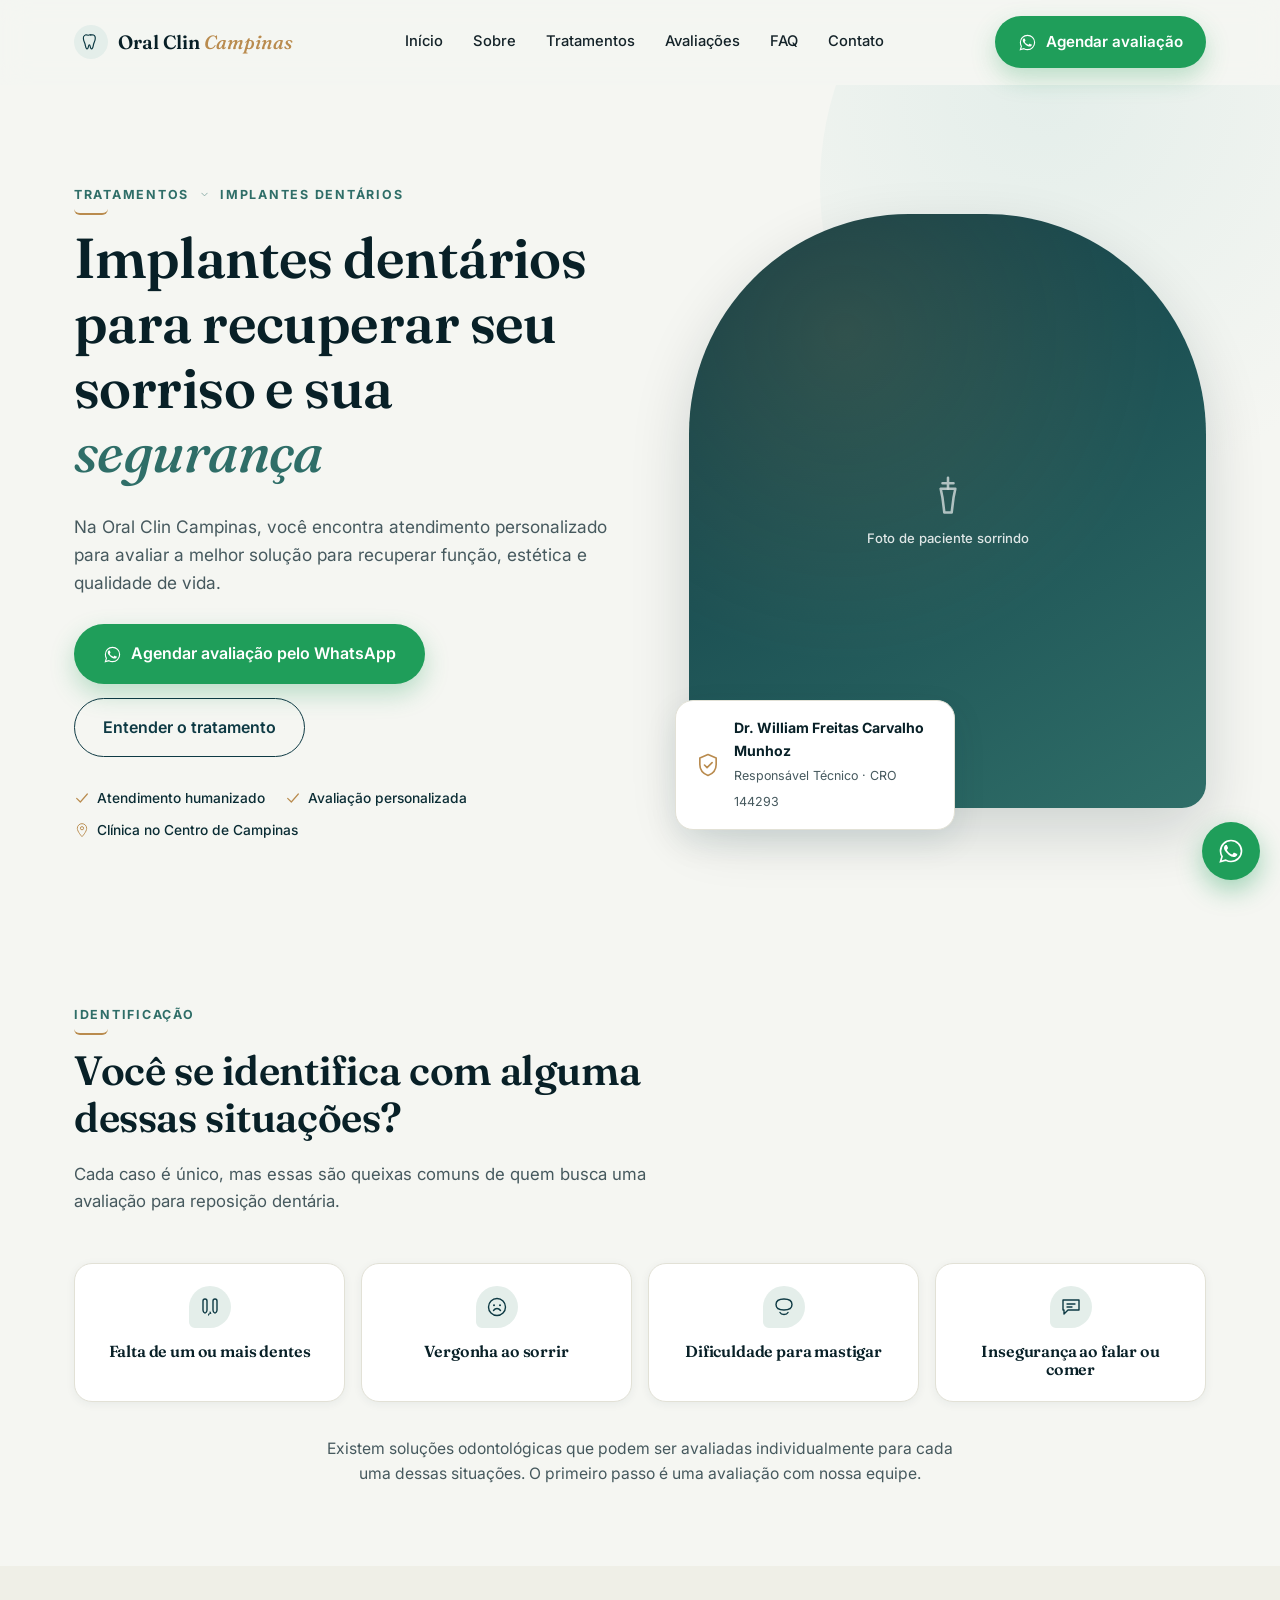
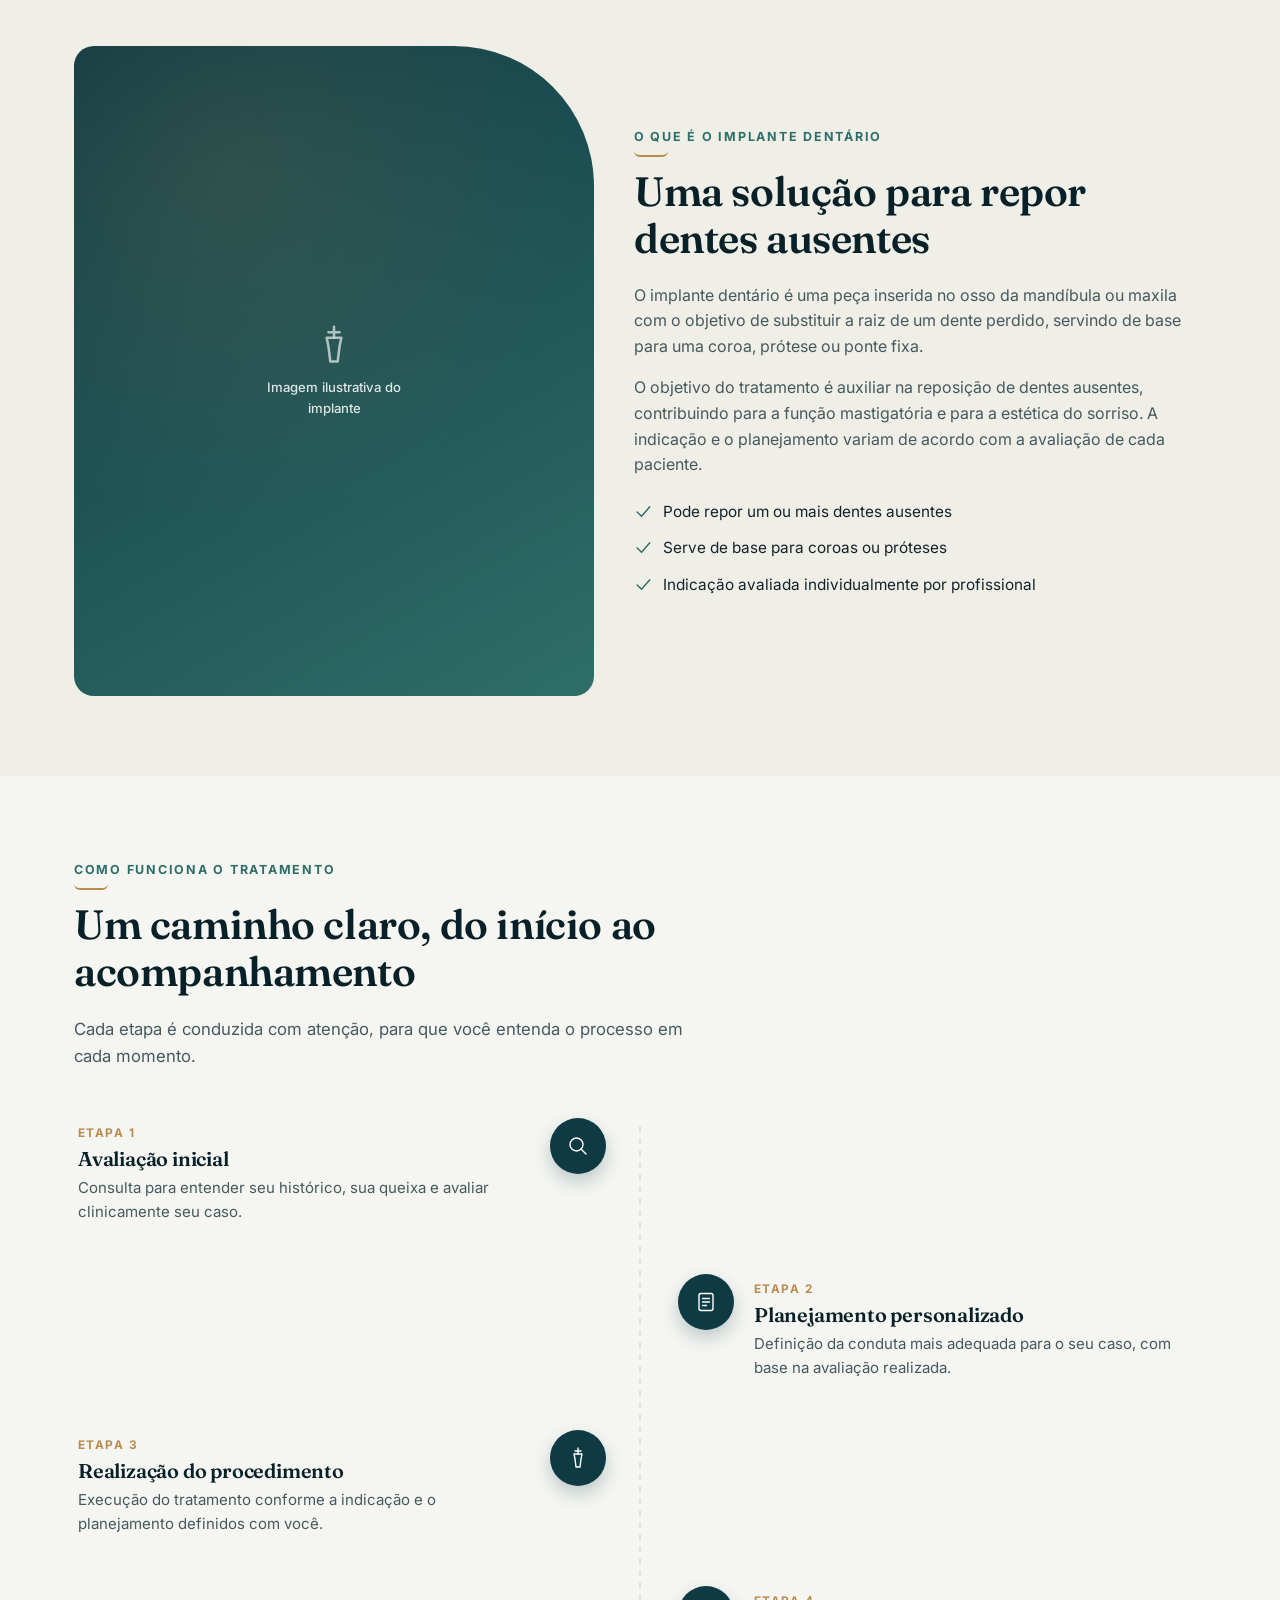
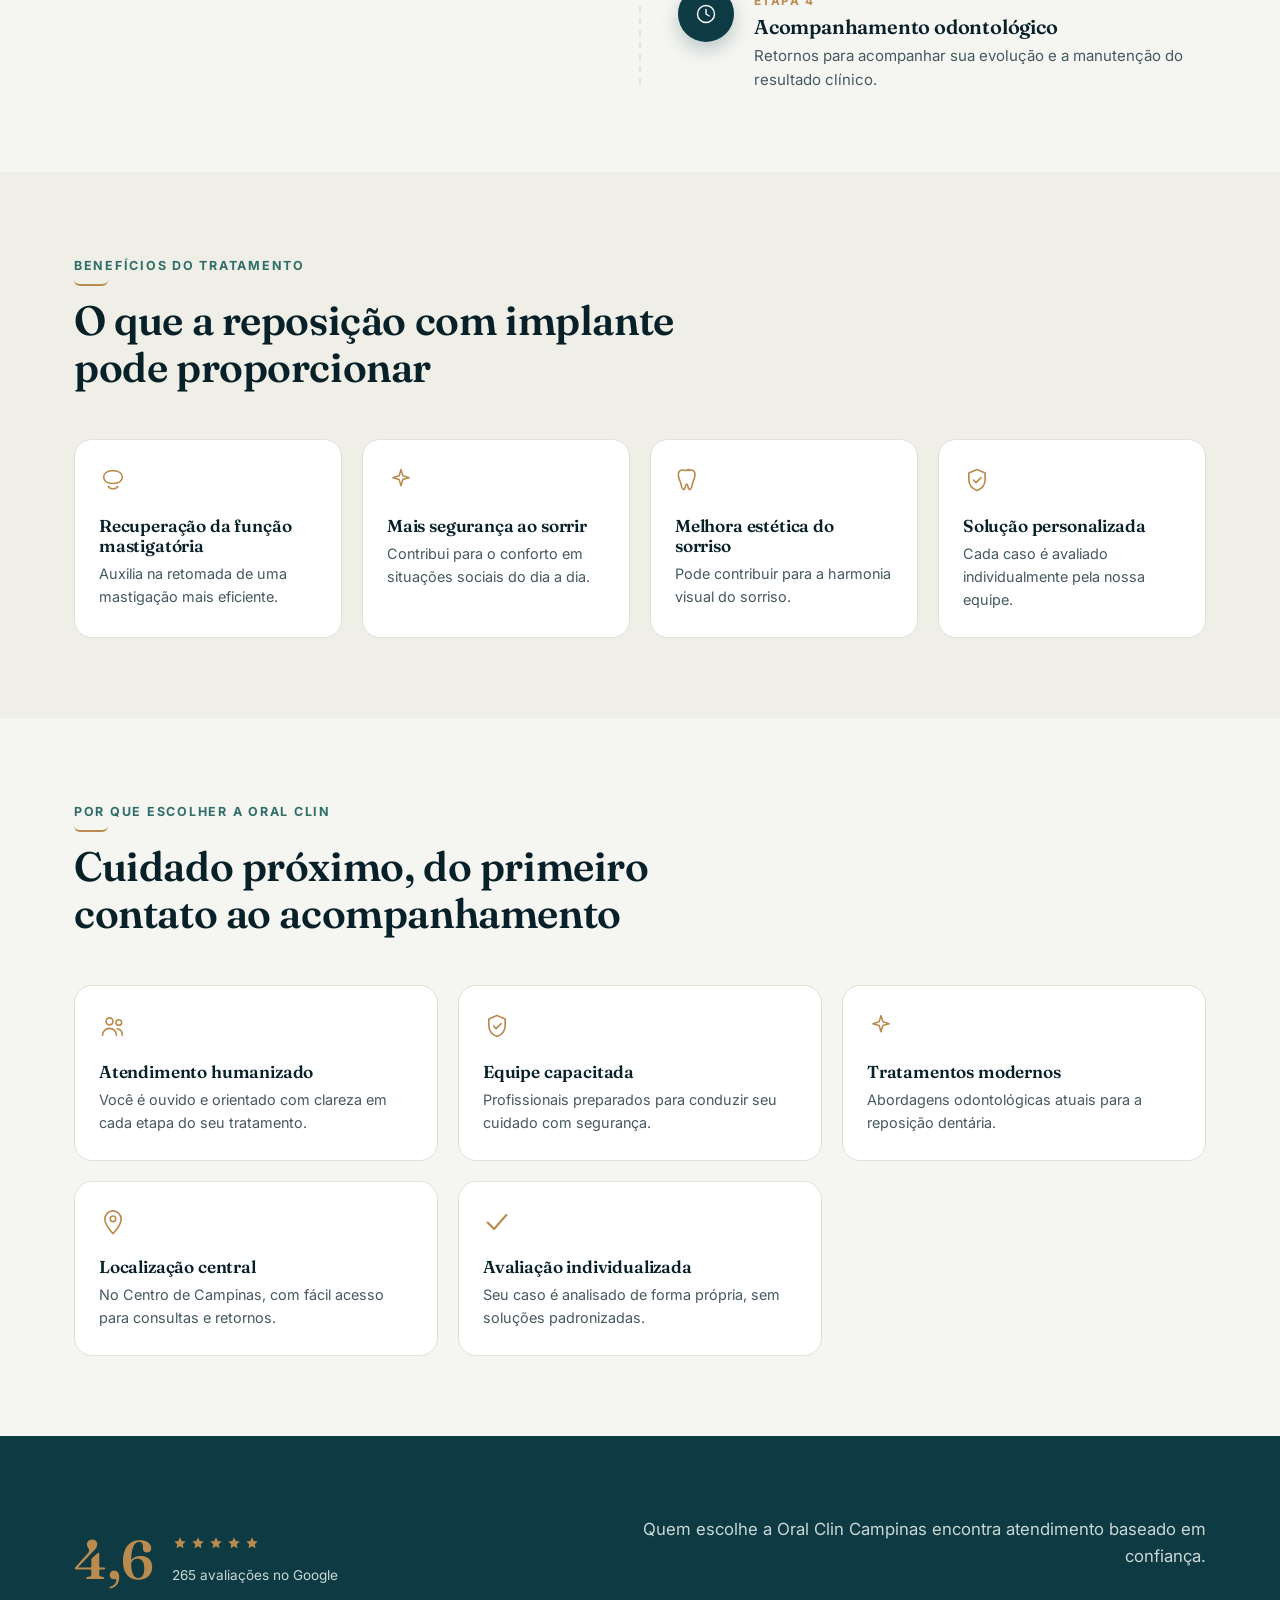
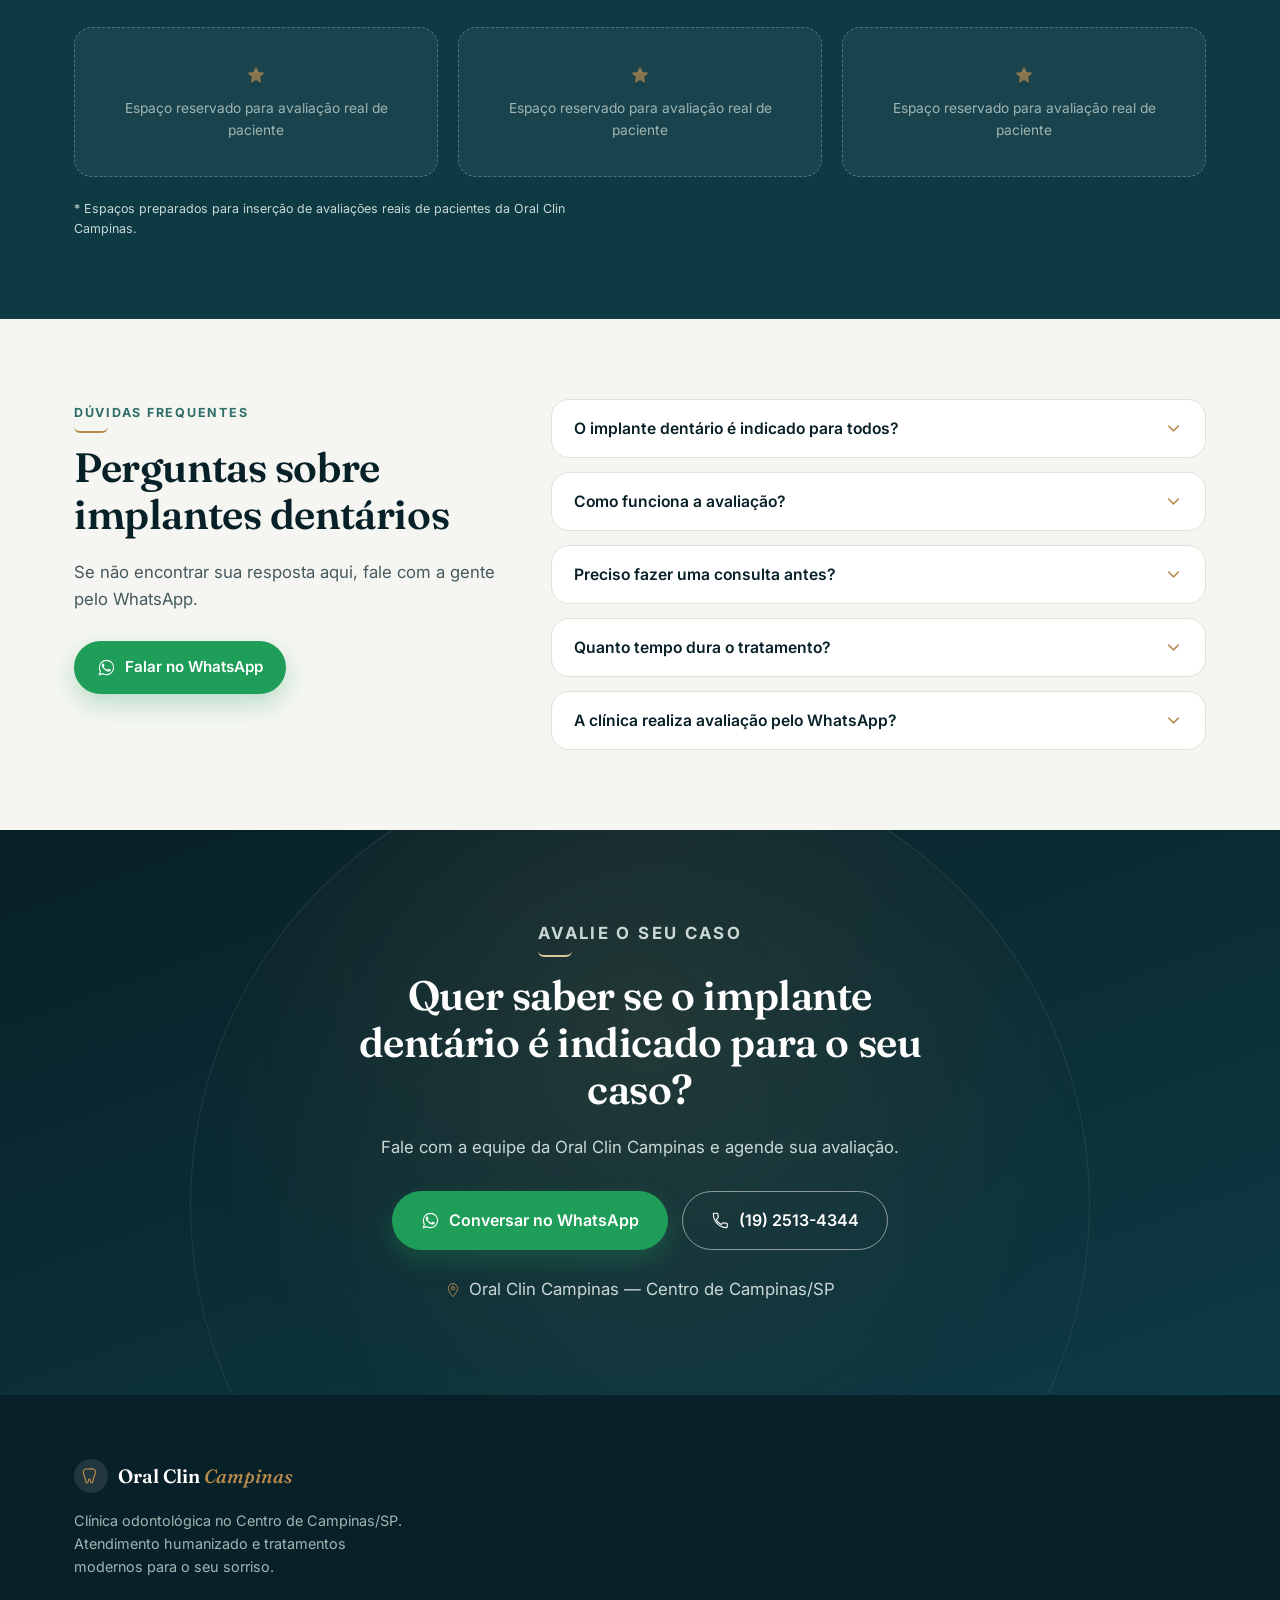
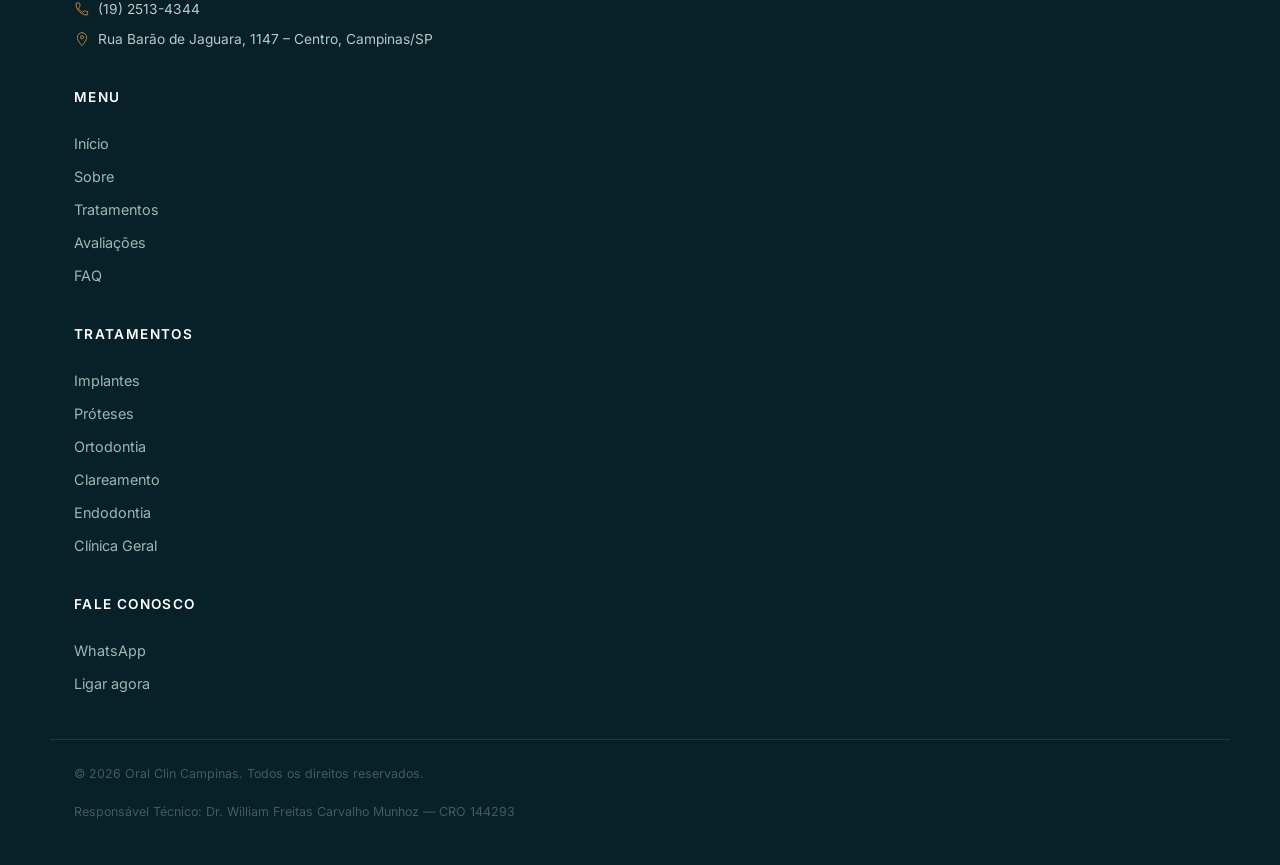
==== implantes/index.html @ 8b6126db "Add files via upload" ====
<!DOCTYPE html>
<html lang="pt-BR">
<head>
<meta charset="UTF-8">
<meta name="viewport" content="width=device-width, initial-scale=1.0">
<title>Implantes Dentários em Campinas | Oral Clin Campinas</title>
<meta name="description" content="Implantes dentários na Oral Clin Campinas: avaliação personalizada para recuperar função e estética do sorriso, com atendimento humanizado no Centro de Campinas/SP. Agende pelo WhatsApp.">
<meta name="theme-color" content="#0E3A44">

<!-- Google Fonts -->
<link rel="preconnect" href="https://fonts.googleapis.com">
<link rel="preconnect" href="https://fonts.gstatic.com" crossorigin>
<link href="https://fonts.googleapis.com/css2?family=Fraunces:ital,opsz,wght@0,9..144,400;0,9..144,500;0,9..144,600;0,9..144,700;1,9..144,500&family=Inter:wght@400;500;600;700;800&display=swap" rel="stylesheet">

<link rel="stylesheet" href="style.css">
</head>
<body>

<!-- ============ SPRITE DE ÍCONES (SVG interno, sem dependências externas) ============ -->
<svg style="display:none" aria-hidden="true">
  <symbol id="icon-tooth" viewBox="0 0 24 24"><path d="M12 3c-1.7 0-2.7.9-3.5.9C7.6 3.9 6.6 3 5 3.6 3 4.4 2.6 7 3.1 9.4c.4 2 1.4 3.6 1.9 5.6.4 1.7.5 4.2 1.8 5 .9.6 1.6-.4 1.9-1.6.3-1.2.4-3 1.3-3s1 1.8 1.3 3c.3 1.2 1 2.2 1.9 1.6 1.3-.8 1.4-3.3 1.8-5 .5-2 1.5-3.6 1.9-5.6.5-2.4.1-5-1.9-5.8-1.6-.6-2.6.3-3.5.3z" fill="none" stroke="currentColor" stroke-width="1.4" stroke-linejoin="round"/></symbol>
  <symbol id="icon-whatsapp" viewBox="0 0 24 24"><path d="M12 3C7 3 3 7 3 12c0 1.7.5 3.3 1.3 4.7L3 21l4.5-1.2C8.8 20.5 10.3 21 12 21c5 0 9-4 9-9s-4-9-9-9z" fill="none" stroke="currentColor" stroke-width="1.4"/><path d="M17 14.5c-.3-.1-1.7-.9-2-1-.3-.1-.5-.1-.7.1-.2.3-.7 1-.9 1.2-.2.2-.3.2-.6.1-.3-.1-1.3-.5-2.5-1.5-.9-.8-1.5-1.8-1.7-2.1-.2-.3 0-.5.1-.6.1-.1.3-.3.4-.5.1-.2.2-.3.3-.5.1-.2 0-.4 0-.5C9.3 9 8.8 7.8 8.6 7.3c-.2-.5-.4-.4-.5-.4h-.5c-.2 0-.5.1-.7.3-.2.3-.9.9-.9 2.2s1 2.6 1.1 2.7c.1.2 2 3 4.8 4.3.7.3 1.2.5 1.6.6.7.2 1.3.2 1.8.1.5-.1 1.7-.7 1.9-1.4.2-.7.2-1.2.2-1.3-.1-.1-.3-.2-.6-.3z" fill="currentColor" stroke="none"/></symbol>
  <symbol id="icon-phone" viewBox="0 0 24 24"><path d="M6.6 10.8c1.4 2.7 3.6 4.9 6.3 6.3l2.1-2.1c.3-.3.7-.4 1-.2 1.1.4 2.3.6 3.5.6.6 0 1 .4 1 1V20c0 .6-.4 1-1 1C10.7 21 3 13.3 3 3.9c0-.6.4-1 1-1h3.6c.6 0 1 .4 1 1 0 1.2.2 2.4.6 3.5.1.4 0 .8-.2 1z" fill="none" stroke="currentColor" stroke-width="1.4" stroke-linejoin="round"/></symbol>
  <symbol id="icon-pin" viewBox="0 0 24 24"><path d="M12 22s7-7.4 7-12.5A7 7 0 1 0 5 9.5C5 14.6 12 22 12 22z" fill="none" stroke="currentColor" stroke-width="1.4" stroke-linejoin="round"/><circle cx="12" cy="9.3" r="2.4" fill="none" stroke="currentColor" stroke-width="1.4"/></symbol>
  <symbol id="icon-check" viewBox="0 0 24 24"><path d="M4 12.5 9.5 18 20 6" fill="none" stroke="currentColor" stroke-width="1.8" stroke-linecap="round" stroke-linejoin="round"/></symbol>
  <symbol id="icon-star" viewBox="0 0 24 24"><path d="M12 3.5l2.6 5.4 5.9.8-4.3 4.2 1 5.9-5.2-2.8-5.2 2.8 1-5.9-4.3-4.2 5.9-.8L12 3.5z" fill="currentColor"/></symbol>
  <symbol id="icon-users" viewBox="0 0 24 24"><circle cx="9" cy="8" r="3" fill="none" stroke="currentColor" stroke-width="1.4"/><path d="M3 20c0-3.3 2.7-6 6-6s6 2.7 6 6" fill="none" stroke="currentColor" stroke-width="1.4" stroke-linecap="round"/><circle cx="17" cy="9" r="2.4" fill="none" stroke="currentColor" stroke-width="1.4"/><path d="M15.5 14.3c2.6.4 4.5 2.6 4.5 5.7" fill="none" stroke="currentColor" stroke-width="1.4" stroke-linecap="round"/></symbol>
  <symbol id="icon-clock" viewBox="0 0 24 24"><circle cx="12" cy="12" r="8.5" fill="none" stroke="currentColor" stroke-width="1.4"/><path d="M12 7.5V12l3.2 2" fill="none" stroke="currentColor" stroke-width="1.4" stroke-linecap="round" stroke-linejoin="round"/></symbol>
  <symbol id="icon-shield" viewBox="0 0 24 24"><path d="M12 3l7 3v5.5c0 4.8-3 7.9-7 9.5-4-1.6-7-4.7-7-9.5V6l7-3z" fill="none" stroke="currentColor" stroke-width="1.4" stroke-linejoin="round"/><path d="M9 12l2.2 2.2L15.5 10" fill="none" stroke="currentColor" stroke-width="1.4" stroke-linecap="round" stroke-linejoin="round"/></symbol>
  <symbol id="icon-chevron" viewBox="0 0 24 24"><path d="M6 9l6 6 6-6" fill="none" stroke="currentColor" stroke-width="1.8" stroke-linecap="round" stroke-linejoin="round"/></symbol>
  <symbol id="icon-menu" viewBox="0 0 24 24"><path d="M4 7h16M4 12h16M4 17h16" fill="none" stroke="currentColor" stroke-width="1.6" stroke-linecap="round"/></symbol>
  <symbol id="icon-close" viewBox="0 0 24 24"><path d="M5 5l14 14M19 5 5 19" fill="none" stroke="currentColor" stroke-width="1.6" stroke-linecap="round"/></symbol>
  <symbol id="icon-sparkle" viewBox="0 0 24 24"><path d="M12 3l1.6 5.4L19 10l-5.4 1.6L12 17l-1.6-5.4L5 10l5.4-1.6L12 3z" fill="none" stroke="currentColor" stroke-width="1.3" stroke-linejoin="round"/></symbol>
  <symbol id="icon-implant" viewBox="0 0 24 24"><path d="M12 2v6M9 5h6" fill="none" stroke="currentColor" stroke-width="1.4" stroke-linecap="round"/><path d="M8 8h8l-1 5-1 8h-4l-1-8-1-5z" fill="none" stroke="currentColor" stroke-width="1.4" stroke-linejoin="round"/></symbol>
  <symbol id="icon-gap" viewBox="0 0 24 24"><path d="M5 6c0-1.1.9-2 2-2s2 .9 2 2v9c0 1.7-1.3 3-2 3s-2-1.3-2-3V6z" fill="none" stroke="currentColor" stroke-width="1.4" stroke-linejoin="round"/><path d="M15 6c0-1.1.9-2 2-2s2 .9 2 2v9c0 1.7-1.3 3-2 3s-2-1.3-2-3V6z" fill="none" stroke="currentColor" stroke-width="1.4" stroke-linejoin="round"/><path d="M10.5 20 12 17l1.5 3" fill="none" stroke="currentColor" stroke-width="1.2" stroke-linecap="round" stroke-linejoin="round" stroke-dasharray="1.5 2"/></symbol>
  <symbol id="icon-shy" viewBox="0 0 24 24"><circle cx="12" cy="12" r="8.5" fill="none" stroke="currentColor" stroke-width="1.4"/><path d="M9 10.2h.01M15 10.2h.01" stroke="currentColor" stroke-width="2" stroke-linecap="round"/><path d="M8.5 15.5c1-1.4 2.2-2 3.5-2s2.5.6 3.5 2" fill="none" stroke="currentColor" stroke-width="1.4" stroke-linecap="round"/></symbol>
  <symbol id="icon-chew" viewBox="0 0 24 24"><path d="M4 9.5c0-3 2.7-5.5 8-5.5s8 2.5 8 5.5-2.7 5.5-8 5.5-8-2.5-8-5.5z" fill="none" stroke="currentColor" stroke-width="1.4"/><path d="M8 17.5c.6 1.3 1.8 2 4 2s3.4-.7 4-2" fill="none" stroke="currentColor" stroke-width="1.4" stroke-linecap="round"/></symbol>
  <symbol id="icon-talk" viewBox="0 0 24 24"><path d="M4 5h16v10H9l-4 4v-4H4z" fill="none" stroke="currentColor" stroke-width="1.4" stroke-linejoin="round"/><path d="M8 9h8M8 12h5" stroke="currentColor" stroke-width="1.3" stroke-linecap="round"/></symbol>
  <symbol id="icon-search" viewBox="0 0 24 24"><circle cx="10.5" cy="10.5" r="6.5" fill="none" stroke="currentColor" stroke-width="1.4"/><path d="M20 20l-5-5" stroke="currentColor" stroke-width="1.4" stroke-linecap="round"/></symbol>
  <symbol id="icon-plan" viewBox="0 0 24 24"><rect x="5" y="3.5" width="14" height="17" rx="2" fill="none" stroke="currentColor" stroke-width="1.4"/><path d="M8.5 8.5h7M8.5 12h7M8.5 15.5h4" stroke="currentColor" stroke-width="1.3" stroke-linecap="round"/></symbol>
  <symbol id="icon-arrow-right" viewBox="0 0 24 24"><path d="M4 12h15M13 6l6 6-6 6" fill="none" stroke="currentColor" stroke-width="1.6" stroke-linecap="round" stroke-linejoin="round"/></symbol>
</svg>

<!-- ============ HEADER ============ -->
<header class="site-header" id="siteHeader">
  <div class="container header-inner">
    <a href="index.html" class="logo">
      <svg class="logo-mark" viewBox="0 0 24 24" aria-hidden="true"><use href="#icon-tooth"/></svg>
      <span class="logo-text">Oral Clin <em>Campinas</em></span>
    </a>

    <nav class="nav-desktop" aria-label="Menu principal">
      <a href="index.html">Início</a>
      <a href="index.html#sobre">Sobre</a>
      <a href="index.html#tratamentos">Tratamentos</a>
      <a href="#avaliacoes">Avaliações</a>
      <a href="#faq">FAQ</a>
      <a href="#contato">Contato</a>
    </nav>

    <a href="https://wa.me/551925134344?text=Ol%C3%A1!%20Quero%20agendar%20uma%20avalia%C3%A7%C3%A3o%20sobre%20implantes%20dent%C3%A1rios%20na%20Oral%20Clin%20Campinas."
       class="btn btn-whatsapp header-cta" target="_blank" rel="noopener">
      <svg viewBox="0 0 24 24" aria-hidden="true"><use href="#icon-whatsapp"/></svg>
      <span>Agendar avaliação</span>
    </a>

    <button class="menu-toggle" id="menuToggle" aria-label="Abrir menu" aria-expanded="false" aria-controls="mobileNav">
      <svg viewBox="0 0 24 24" aria-hidden="true"><use href="#icon-menu"/></svg>
    </button>
  </div>

  <nav class="nav-mobile" id="mobileNav" aria-label="Menu mobile">
    <a href="index.html">Início</a>
    <a href="index.html#sobre">Sobre</a>
    <a href="index.html#tratamentos">Tratamentos</a>
    <a href="#avaliacoes">Avaliações</a>
    <a href="#faq">FAQ</a>
    <a href="#contato">Contato</a>
    <a href="https://wa.me/551925134344?text=Ol%C3%A1!%20Quero%20agendar%20uma%20avalia%C3%A7%C3%A3o%20sobre%20implantes%20dent%C3%A1rios%20na%20Oral%20Clin%20Campinas."
       class="btn btn-whatsapp" target="_blank" rel="noopener">
      <svg viewBox="0 0 24 24" aria-hidden="true"><use href="#icon-whatsapp"/></svg>
      <span>Agendar avaliação</span>
    </a>
  </nav>
</header>

<main>

  <!-- ============ HERO ============ -->
  <section class="hero" id="inicio">
    <div class="hero-arc" aria-hidden="true"></div>
    <div class="container hero-inner">
      <div class="hero-copy reveal">
        <p class="eyebrow"><a href="index.html#tratamentos" class="crumb-link">Tratamentos</a> <svg class="crumb-sep" viewBox="0 0 24 24" aria-hidden="true"><use href="#icon-chevron"/></svg> Implantes Dentários</p>
        <h1>Implantes dentários para recuperar seu sorriso e sua <em>segurança</em></h1>
        <p class="hero-lead">Na Oral Clin Campinas, você encontra atendimento personalizado para avaliar a melhor solução para recuperar função, estética e qualidade de vida.</p>

        <div class="hero-actions">
          <a href="https://wa.me/551925134344?text=Ol%C3%A1!%20Quero%20agendar%20uma%20avalia%C3%A7%C3%A3o%20sobre%20implantes%20dent%C3%A1rios%20na%20Oral%20Clin%20Campinas."
             class="btn btn-whatsapp btn-lg" target="_blank" rel="noopener">
            <svg viewBox="0 0 24 24" aria-hidden="true"><use href="#icon-whatsapp"/></svg>
            <span>Agendar avaliação pelo WhatsApp</span>
          </a>
          <a href="#sobre-tratamento" class="btn btn-ghost btn-lg">Entender o tratamento</a>
        </div>

        <div class="hero-trust">
          <div class="hero-quickfacts">
            <span><svg viewBox="0 0 24 24" aria-hidden="true"><use href="#icon-check"/></svg> Atendimento humanizado</span>
            <span><svg viewBox="0 0 24 24" aria-hidden="true"><use href="#icon-check"/></svg> Avaliação personalizada</span>
            <span><svg viewBox="0 0 24 24" aria-hidden="true"><use href="#icon-pin"/></svg> Clínica no Centro de Campinas</span>
          </div>
        </div>
      </div>

      <div class="hero-media reveal" style="--delay:.15s">
        <div class="hero-image-frame">
          <!-- SUBSTITUIR: foto de paciente sorrindo após tratamento / atendimento -->
          <div class="img-placeholder" role="img" aria-label="Foto de paciente sorrindo na Oral Clin Campinas">
            <svg viewBox="0 0 24 24" aria-hidden="true"><use href="#icon-implant"/></svg>
            <span>Foto de paciente sorrindo</span>
          </div>
        </div>
        <div class="hero-card">
          <svg viewBox="0 0 24 24" aria-hidden="true"><use href="#icon-shield"/></svg>
          <div>
            <strong>Dr. William Freitas Carvalho Munhoz</strong>
            <span>Responsável Técnico · CRO 144293</span>
          </div>
        </div>
      </div>
    </div>
  </section>

  <!-- ============ PROBLEMA DO PACIENTE ============ -->
  <section class="section" id="situacoes">
    <div class="container">
      <div class="section-head reveal">
        <p class="eyebrow">Identificação</p>
        <h2>Você se identifica com alguma dessas situações?</h2>
        <p class="section-lead">Cada caso é único, mas essas são queixas comuns de quem busca uma avaliação para reposição dentária.</p>
      </div>

      <div class="problem-grid">
        <div class="problem-card reveal">
          <svg viewBox="0 0 24 24" aria-hidden="true"><use href="#icon-gap"/></svg>
          <h3>Falta de um ou mais dentes</h3>
        </div>
        <div class="problem-card reveal" style="--delay:.05s">
          <svg viewBox="0 0 24 24" aria-hidden="true"><use href="#icon-shy"/></svg>
          <h3>Vergonha ao sorrir</h3>
        </div>
        <div class="problem-card reveal" style="--delay:.1s">
          <svg viewBox="0 0 24 24" aria-hidden="true"><use href="#icon-chew"/></svg>
          <h3>Dificuldade para mastigar</h3>
        </div>
        <div class="problem-card reveal" style="--delay:.15s">
          <svg viewBox="0 0 24 24" aria-hidden="true"><use href="#icon-talk"/></svg>
          <h3>Insegurança ao falar ou comer</h3>
        </div>
      </div>

      <p class="problem-note reveal" style="--delay:.2s">Existem soluções odontológicas que podem ser avaliadas individualmente para cada uma dessas situações. O primeiro passo é uma avaliação com nossa equipe.</p>
    </div>
  </section>

  <!-- ============ O QUE É O IMPLANTE ============ -->
  <section class="section section-muted" id="sobre-tratamento">
    <div class="container about-grid">
      <div class="about-media reveal">
        <!-- SUBSTITUIR: imagem ilustrativa de implante dentário -->
        <div class="img-placeholder img-placeholder--tall" role="img" aria-label="Ilustração de implante dentário">
          <svg viewBox="0 0 24 24" aria-hidden="true"><use href="#icon-implant"/></svg>
          <span>Imagem ilustrativa do implante</span>
        </div>
      </div>

      <div class="about-copy reveal" style="--delay:.1s">
        <p class="eyebrow">O que é o implante dentário</p>
        <h2>Uma solução para repor dentes ausentes</h2>
        <p>O implante dentário é uma peça inserida no osso da mandíbula ou maxila com o objetivo de substituir a raiz de um dente perdido, servindo de base para uma coroa, prótese ou ponte fixa.</p>
        <p>O objetivo do tratamento é auxiliar na reposição de dentes ausentes, contribuindo para a função mastigatória e para a estética do sorriso. A indicação e o planejamento variam de acordo com a avaliação de cada paciente.</p>

        <ul class="about-bullets">
          <li><svg viewBox="0 0 24 24" aria-hidden="true"><use href="#icon-check"/></svg> Pode repor um ou mais dentes ausentes</li>
          <li><svg viewBox="0 0 24 24" aria-hidden="true"><use href="#icon-check"/></svg> Serve de base para coroas ou próteses</li>
          <li><svg viewBox="0 0 24 24" aria-hidden="true"><use href="#icon-check"/></svg> Indicação avaliada individualmente por profissional</li>
        </ul>
      </div>
    </div>
  </section>

  <!-- ============ COMO FUNCIONA (TIMELINE) ============ -->
  <section class="section" id="como-funciona">
    <div class="container">
      <div class="section-head reveal">
        <p class="eyebrow">Como funciona o tratamento</p>
        <h2>Um caminho claro, do início ao acompanhamento</h2>
        <p class="section-lead">Cada etapa é conduzida com atenção, para que você entenda o processo em cada momento.</p>
      </div>

      <div class="timeline">
        <div class="timeline-step reveal">
          <div class="timeline-marker"><svg viewBox="0 0 24 24" aria-hidden="true"><use href="#icon-search"/></svg></div>
          <div class="timeline-content">
            <span class="timeline-number">Etapa 1</span>
            <h3>Avaliação inicial</h3>
            <p>Consulta para entender seu histórico, sua queixa e avaliar clinicamente seu caso.</p>
          </div>
        </div>
        <div class="timeline-step reveal" style="--delay:.08s">
          <div class="timeline-marker"><svg viewBox="0 0 24 24" aria-hidden="true"><use href="#icon-plan"/></svg></div>
          <div class="timeline-content">
            <span class="timeline-number">Etapa 2</span>
            <h3>Planejamento personalizado</h3>
            <p>Definição da conduta mais adequada para o seu caso, com base na avaliação realizada.</p>
          </div>
        </div>
        <div class="timeline-step reveal" style="--delay:.16s">
          <div class="timeline-marker"><svg viewBox="0 0 24 24" aria-hidden="true"><use href="#icon-implant"/></svg></div>
          <div class="timeline-content">
            <span class="timeline-number">Etapa 3</span>
            <h3>Realização do procedimento</h3>
            <p>Execução do tratamento conforme a indicação e o planejamento definidos com você.</p>
          </div>
        </div>
        <div class="timeline-step reveal" style="--delay:.24s">
          <div class="timeline-marker"><svg viewBox="0 0 24 24" aria-hidden="true"><use href="#icon-clock"/></svg></div>
          <div class="timeline-content">
            <span class="timeline-number">Etapa 4</span>
            <h3>Acompanhamento odontológico</h3>
            <p>Retornos para acompanhar sua evolução e a manutenção do resultado clínico.</p>
          </div>
        </div>
      </div>
    </div>
  </section>

  <!-- ============ BENEFÍCIOS ============ -->
  <section class="section section-muted" id="beneficios">
    <div class="container">
      <div class="section-head reveal">
        <p class="eyebrow">Benefícios do tratamento</p>
        <h2>O que a reposição com implante pode proporcionar</h2>
      </div>

      <div class="diff-grid diff-grid--4">
        <div class="diff-card reveal">
          <svg viewBox="0 0 24 24" aria-hidden="true"><use href="#icon-chew"/></svg>
          <h3>Recuperação da função mastigatória</h3>
          <p>Auxilia na retomada de uma mastigação mais eficiente.</p>
        </div>
        <div class="diff-card reveal" style="--delay:.05s">
          <svg viewBox="0 0 24 24" aria-hidden="true"><use href="#icon-sparkle"/></svg>
          <h3>Mais segurança ao sorrir</h3>
          <p>Contribui para o conforto em situações sociais do dia a dia.</p>
        </div>
        <div class="diff-card reveal" style="--delay:.1s">
          <svg viewBox="0 0 24 24" aria-hidden="true"><use href="#icon-tooth"/></svg>
          <h3>Melhora estética do sorriso</h3>
          <p>Pode contribuir para a harmonia visual do sorriso.</p>
        </div>
        <div class="diff-card reveal" style="--delay:.15s">
          <svg viewBox="0 0 24 24" aria-hidden="true"><use href="#icon-shield"/></svg>
          <h3>Solução personalizada</h3>
          <p>Cada caso é avaliado individualmente pela nossa equipe.</p>
        </div>
      </div>
    </div>
  </section>

  <!-- ============ POR QUE ESCOLHER A ORAL CLIN ============ -->
  <section class="section" id="diferenciais">
    <div class="container">
      <div class="section-head reveal">
        <p class="eyebrow">Por que escolher a Oral Clin</p>
        <h2>Cuidado próximo, do primeiro contato ao acompanhamento</h2>
      </div>

      <div class="diff-grid">
        <div class="diff-card reveal">
          <svg viewBox="0 0 24 24" aria-hidden="true"><use href="#icon-users"/></svg>
          <h3>Atendimento humanizado</h3>
          <p>Você é ouvido e orientado com clareza em cada etapa do seu tratamento.</p>
        </div>
        <div class="diff-card reveal" style="--delay:.05s">
          <svg viewBox="0 0 24 24" aria-hidden="true"><use href="#icon-shield"/></svg>
          <h3>Equipe capacitada</h3>
          <p>Profissionais preparados para conduzir seu cuidado com segurança.</p>
        </div>
        <div class="diff-card reveal" style="--delay:.1s">
          <svg viewBox="0 0 24 24" aria-hidden="true"><use href="#icon-sparkle"/></svg>
          <h3>Tratamentos modernos</h3>
          <p>Abordagens odontológicas atuais para a reposição dentária.</p>
        </div>
        <div class="diff-card reveal" style="--delay:.15s">
          <svg viewBox="0 0 24 24" aria-hidden="true"><use href="#icon-pin"/></svg>
          <h3>Localização central</h3>
          <p>No Centro de Campinas, com fácil acesso para consultas e retornos.</p>
        </div>
        <div class="diff-card reveal" style="--delay:.2s">
          <svg viewBox="0 0 24 24" aria-hidden="true"><use href="#icon-check"/></svg>
          <h3>Avaliação individualizada</h3>
          <p>Seu caso é analisado de forma própria, sem soluções padronizadas.</p>
        </div>
      </div>
    </div>
  </section>

  <!-- ============ PROVA SOCIAL ============ -->
  <section class="section section-dark" id="avaliacoes">
    <div class="container">
      <div class="reviews-head reveal">
        <div class="reviews-score">
          <span class="score-number">4,6</span>
          <div>
            <span class="stars" aria-hidden="true">
              <svg viewBox="0 0 24 24"><use href="#icon-star"/></svg>
              <svg viewBox="0 0 24 24"><use href="#icon-star"/></svg>
              <svg viewBox="0 0 24 24"><use href="#icon-star"/></svg>
              <svg viewBox="0 0 24 24"><use href="#icon-star"/></svg>
              <svg viewBox="0 0 24 24"><use href="#icon-star"/></svg>
            </span>
            <span class="score-caption">265 avaliações no Google</span>
          </div>
        </div>
        <p class="section-lead">Quem escolhe a Oral Clin Campinas encontra atendimento baseado em confiança.</p>
      </div>

      <div class="review-grid">
        <div class="review-placeholder reveal">
          <svg viewBox="0 0 24 24" aria-hidden="true"><use href="#icon-star"/></svg>
          <p>Espaço reservado para avaliação real de paciente</p>
        </div>
        <div class="review-placeholder reveal" style="--delay:.05s">
          <svg viewBox="0 0 24 24" aria-hidden="true"><use href="#icon-star"/></svg>
          <p>Espaço reservado para avaliação real de paciente</p>
        </div>
        <div class="review-placeholder reveal" style="--delay:.1s">
          <svg viewBox="0 0 24 24" aria-hidden="true"><use href="#icon-star"/></svg>
          <p>Espaço reservado para avaliação real de paciente</p>
        </div>
      </div>
      <p class="review-disclaimer">* Espaços preparados para inserção de avaliações reais de pacientes da Oral Clin Campinas.</p>
    </div>
  </section>

  <!-- ============ FAQ ============ -->
  <section class="section" id="faq">
    <div class="container faq-grid">
      <div class="faq-head reveal">
        <p class="eyebrow">Dúvidas frequentes</p>
        <h2>Perguntas sobre implantes dentários</h2>
        <p class="section-lead">Se não encontrar sua resposta aqui, fale com a gente pelo WhatsApp.</p>
        <a href="https://wa.me/551925134344?text=Ol%C3%A1!%20Tenho%20uma%20d%C3%BAvida%20sobre%20implantes%20dent%C3%A1rios%20na%20Oral%20Clin%20Campinas."
           class="btn btn-whatsapp" target="_blank" rel="noopener">
          <svg viewBox="0 0 24 24" aria-hidden="true"><use href="#icon-whatsapp"/></svg>
          <span>Falar no WhatsApp</span>
        </a>
      </div>

      <div class="faq-list reveal" style="--delay:.1s">
        <div class="faq-item">
          <button class="faq-question" aria-expanded="false">
            <span>O implante dentário é indicado para todos?</span>
            <svg viewBox="0 0 24 24" aria-hidden="true"><use href="#icon-chevron"/></svg>
          </button>
          <div class="faq-answer">
            <p>A indicação depende de uma avaliação clínica individual. Cada caso é analisado pela nossa equipe antes de qualquer definição de tratamento.</p>
          </div>
        </div>

        <div class="faq-item">
          <button class="faq-question" aria-expanded="false">
            <span>Como funciona a avaliação?</span>
            <svg viewBox="0 0 24 24" aria-hidden="true"><use href="#icon-chevron"/></svg>
          </button>
          <div class="faq-answer">
            <p>A avaliação inicial reúne seu histórico e um exame clínico, para que a equipe entenda sua situação e oriente os próximos passos.</p>
          </div>
        </div>

        <div class="faq-item">
          <button class="faq-question" aria-expanded="false">
            <span>Preciso fazer uma consulta antes?</span>
            <svg viewBox="0 0 24 24" aria-hidden="true"><use href="#icon-chevron"/></svg>
          </button>
          <div class="faq-answer">
            <p>Sim. A consulta de avaliação é a etapa inicial para que o tratamento seja planejado de acordo com o seu caso.</p>
          </div>
        </div>

        <div class="faq-item">
          <button class="faq-question" aria-expanded="false">
            <span>Quanto tempo dura o tratamento?</span>
            <svg viewBox="0 0 24 24" aria-hidden="true"><use href="#icon-chevron"/></svg>
          </button>
          <div class="faq-answer">
            <p>O tempo varia de acordo com cada caso e é definido durante o planejamento, após a avaliação inicial com a equipe.</p>
          </div>
        </div>

        <div class="faq-item">
          <button class="faq-question" aria-expanded="false">
            <span>A clínica realiza avaliação pelo WhatsApp?</span>
            <svg viewBox="0 0 24 24" aria-hidden="true"><use href="#icon-chevron"/></svg>
          </button>
          <div class="faq-answer">
            <p>Pelo WhatsApp você pode tirar dúvidas iniciais e agendar sua consulta de avaliação presencial com a nossa equipe.</p>
          </div>
        </div>
      </div>
    </div>
  </section>

  <!-- ============ CTA FINAL ============ -->
  <section class="cta-final" id="contato">
    <div class="cta-arc" aria-hidden="true"></div>
    <div class="container cta-final-inner reveal">
      <p class="eyebrow eyebrow-light">Avalie o seu caso</p>
      <h2>Quer saber se o implante dentário é indicado para o seu caso?</h2>
      <p>Fale com a equipe da Oral Clin Campinas e agende sua avaliação.</p>
      <div class="cta-final-actions">
        <a href="https://wa.me/551925134344?text=Ol%C3%A1!%20Quero%20agendar%20uma%20avalia%C3%A7%C3%A3o%20sobre%20implantes%20dent%C3%A1rios%20na%20Oral%20Clin%20Campinas."
           class="btn btn-whatsapp btn-lg" target="_blank" rel="noopener">
          <svg viewBox="0 0 24 24" aria-hidden="true"><use href="#icon-whatsapp"/></svg>
          <span>Conversar no WhatsApp</span>
        </a>
        <a href="tel:+551925134344" class="btn btn-outline-light btn-lg">
          <svg viewBox="0 0 24 24" aria-hidden="true"><use href="#icon-phone"/></svg>
          <span>(19) 2513-4344</span>
        </a>
      </div>
      <p class="cta-location"><svg viewBox="0 0 24 24" aria-hidden="true"><use href="#icon-pin"/></svg> Oral Clin Campinas — Centro de Campinas/SP</p>
    </div>
  </section>

</main>

<!-- ============ FOOTER ============ -->
<footer class="site-footer">
  <div class="container footer-grid">
    <div class="footer-brand">
      <a href="index.html" class="logo logo-footer">
        <svg class="logo-mark" viewBox="0 0 24 24" aria-hidden="true"><use href="#icon-tooth"/></svg>
        <span class="logo-text">Oral Clin <em>Campinas</em></span>
      </a>
      <p>Clínica odontológica no Centro de Campinas/SP. Atendimento humanizado e tratamentos modernos para o seu sorriso.</p>
      <div class="footer-contact">
        <span><svg viewBox="0 0 24 24" aria-hidden="true"><use href="#icon-phone"/></svg> (19) 2513-4344</span>
        <span><svg viewBox="0 0 24 24" aria-hidden="true"><use href="#icon-pin"/></svg> Rua Barão de Jaguara, 1147 – Centro, Campinas/SP</span>
      </div>
    </div>

    <div class="footer-col">
      <h4>Menu</h4>
      <a href="index.html">Início</a>
      <a href="index.html#sobre">Sobre</a>
      <a href="index.html#tratamentos">Tratamentos</a>
      <a href="#avaliacoes">Avaliações</a>
      <a href="#faq">FAQ</a>
    </div>

    <div class="footer-col">
      <h4>Tratamentos</h4>
      <a href="/implantes.html">Implantes</a>
      <a href="/proteses.html">Próteses</a>
      <a href="/ortodontia.html">Ortodontia</a>
      <a href="/clareamento.html">Clareamento</a>
      <a href="/endodontia.html">Endodontia</a>
      <a href="/clinica-geral.html">Clínica Geral</a>
    </div>

    <div class="footer-col">
      <h4>Fale conosco</h4>
      <a href="https://wa.me/551925134344" target="_blank" rel="noopener">WhatsApp</a>
      <a href="tel:+551925134344">Ligar agora</a>
    </div>
  </div>

  <div class="container footer-bottom">
    <p>&copy; <span id="year"></span> Oral Clin Campinas. Todos os direitos reservados.</p>
    <p>Responsável Técnico: Dr. William Freitas Carvalho Munhoz — CRO 144293</p>
  </div>
</footer>

<!-- ============ BOTÃO FLUTUANTE WHATSAPP ============ -->
<a href="https://wa.me/551925134344?text=Ol%C3%A1!%20Quero%20agendar%20uma%20avalia%C3%A7%C3%A3o%20sobre%20implantes%20dent%C3%A1rios%20na%20Oral%20Clin%20Campinas."
   class="whatsapp-float" target="_blank" rel="noopener" aria-label="Falar no WhatsApp">
  <svg viewBox="0 0 24 24" aria-hidden="true"><use href="#icon-whatsapp"/></svg>
</a>

<script src="script.js"></script>
</body>
</html>
---- implantes/style.css ----
/* =========================================================
   ORAL CLIN CAMPINAS — DESIGN SYSTEM
   Paleta: off-white + azul petróleo + dourado suave
   Tipografia: Fraunces (display) + Inter (corpo/UI)
   Assinatura visual: arco contínuo (referência ao arco do
   sorriso / arco dentário), usado em molduras, divisores e
   selos ao longo da página.
   ========================================================= */

:root{
  /* Cores */
  --color-paper:      #F5F6F2;
  --color-paper-alt:  #EFEFE7;
  --color-surface:    #FFFFFF;
  --color-ink:        #142329;
  --color-ink-soft:   #46595E;
  --color-border:     #E2E1D6;

  --color-primary:      #0E3A44;
  --color-primary-700:  #0A2C34;
  --color-primary-900:  #082027;
  --color-teal:          #2F6E68;
  --color-teal-soft:     #E4EEEA;
  --color-gold:           #B98B4E;
  --color-gold-soft:      #F3E7D3;

  --color-whatsapp: #1F9E5A;
  --color-whatsapp-dark: #17864B;

  /* Tipografia */
  --font-display: "Fraunces", ui-serif, Georgia, serif;
  --font-body: "Inter", ui-sans-serif, system-ui, sans-serif;

  /* Layout */
  --container-w: 1180px;
  --radius-sm: 10px;
  --radius-md: 18px;
  --radius-lg: 28px;
  --shadow-sm: 0 2px 10px rgba(14,58,68,.06);
  --shadow-md: 0 12px 32px rgba(14,58,68,.10);
  --shadow-lg: 0 24px 60px rgba(8,32,39,.16);

  --header-h: 84px;
}

/* =============== RESET =============== */
*,*::before,*::after{ box-sizing:border-box; }
html{ scroll-behavior:smooth; }
body{
  margin:0;
  font-family:var(--font-body);
  color:var(--color-ink);
  background:var(--color-paper);
  -webkit-font-smoothing:antialiased;
  line-height:1.6;
}
img{ max-width:100%; display:block; }
a{ color:inherit; text-decoration:none; }
ul{ list-style:none; margin:0; padding:0; }
button{ font-family:inherit; cursor:pointer; }
svg{ width:1em; height:1em; }

@media (prefers-reduced-motion: reduce){
  *{ animation-duration:.01ms !important; animation-iteration-count:1 !important; transition-duration:.01ms !important; scroll-behavior:auto !important; }
}

:focus-visible{
  outline:2.5px solid var(--color-gold);
  outline-offset:3px;
  border-radius:4px;
}

.container{
  width:100%;
  max-width:var(--container-w);
  margin:0 auto;
  padding:0 24px;
}

/* =============== TIPOGRAFIA =============== */
h1,h2,h3,h4{
  font-family:var(--font-display);
  color:var(--color-primary-900);
  line-height:1.15;
  margin:0 0 .5em;
  letter-spacing:-.01em;
  font-weight:600;
}
h1{ font-size:clamp(2.4rem, 4.4vw, 3.6rem); font-weight:600; }
h1 em, h2 em{ font-style:italic; font-weight:500; color:var(--color-teal); }
h2{ font-size:clamp(1.9rem, 3.2vw, 2.7rem); }
h3{ font-size:1.25rem; }
p{ margin:0 0 1em; color:var(--color-ink-soft); }

.eyebrow{
  display:inline-flex;
  align-items:center;
  gap:8px;
  font-family:var(--font-body);
  font-size:.78rem;
  font-weight:700;
  letter-spacing:.14em;
  text-transform:uppercase;
  color:var(--color-teal);
  margin:0 0 .9em;
  position:relative;
  padding-bottom:10px;
}
.eyebrow::after{
  content:"";
  position:absolute;
  left:0; bottom:0;
  width:34px; height:6px;
  background:none;
  border-bottom:2px solid var(--color-gold);
  border-radius:0 0 20px 20px;
}
.eyebrow-light{ color:#D8C69B; }
.eyebrow-light::after{ border-color:#D8C69B; }

.section-lead{ font-size:1.05rem; max-width:56ch; }

/* =============== BOTÕES =============== */
.btn{
  display:inline-flex;
  align-items:center;
  justify-content:center;
  gap:9px;
  padding:13px 22px;
  border-radius:999px;
  font-weight:600;
  font-size:.95rem;
  border:1.5px solid transparent;
  transition:transform .22s ease, box-shadow .22s ease, background .22s ease, color .22s ease, border-color .22s ease;
  white-space:nowrap;
}
.btn svg{ width:19px; height:19px; flex-shrink:0; }
.btn-lg{ padding:16px 28px; font-size:1rem; }

.btn-whatsapp{
  background:var(--color-whatsapp);
  color:#fff;
  box-shadow:0 10px 24px rgba(31,158,90,.28);
}
.btn-whatsapp:hover{ background:var(--color-whatsapp-dark); transform:translateY(-2px); box-shadow:0 14px 30px rgba(31,158,90,.34); }

.btn-ghost{
  background:transparent;
  color:var(--color-primary);
  border-color:var(--color-primary);
}
.btn-ghost:hover{ background:var(--color-primary); color:#fff; transform:translateY(-2px); }

.btn-outline{
  background:transparent;
  border-color:var(--color-primary);
  color:var(--color-primary);
}
.btn-outline:hover{ background:var(--color-primary); color:#fff; }

.btn-outline-light{
  background:transparent;
  border-color:rgba(255,255,255,.5);
  color:#fff;
}
.btn-outline-light:hover{ background:rgba(255,255,255,.12); border-color:#fff; transform:translateY(-2px); }

/* =============== HEADER =============== */
.site-header{
  position:sticky;
  top:0;
  z-index:100;
  background:rgba(245,246,242,.82);
  backdrop-filter:blur(14px) saturate(140%);
  border-bottom:1px solid transparent;
  transition:box-shadow .3s ease, border-color .3s ease, background .3s ease;
}
.site-header.is-scrolled{
  background:rgba(245,246,242,.95);
  border-color:var(--color-border);
  box-shadow:var(--shadow-sm);
}
.header-inner{
  display:flex;
  align-items:center;
  justify-content:space-between;
  gap:20px;
  height:var(--header-h);
}
.logo{ display:flex; align-items:center; gap:10px; flex-shrink:0; }
.logo-mark{
  width:34px; height:34px;
  color:var(--color-primary);
  background:var(--color-teal-soft);
  border-radius:50%;
  padding:7px;
}
.logo-text{ font-family:var(--font-display); font-weight:600; font-size:1.2rem; color:var(--color-primary-900); }
.logo-text em{ font-style:italic; color:var(--color-gold); font-weight:500; }

.nav-desktop{ display:none; align-items:center; gap:30px; }
.nav-desktop a{
  font-size:.92rem;
  font-weight:500;
  color:var(--color-ink);
  position:relative;
  padding:6px 0;
}
.nav-desktop a::after{
  content:"";
  position:absolute; left:0; right:0; bottom:0;
  height:2px; background:var(--color-gold);
  transform:scaleX(0); transform-origin:left;
  transition:transform .25s ease;
}
.nav-desktop a:hover::after{ transform:scaleX(1); }

.header-cta{ display:none; }
.menu-toggle{
  display:flex;
  align-items:center; justify-content:center;
  width:44px; height:44px;
  border-radius:50%;
  border:1.5px solid var(--color-border);
  background:var(--color-surface);
  color:var(--color-primary);
  flex-shrink:0;
}
.menu-toggle svg{ width:20px; height:20px; }

.nav-mobile{
  display:flex;
  flex-direction:column;
  gap:2px;
  max-height:0;
  overflow:hidden;
  background:var(--color-surface);
  border-top:1px solid transparent;
  transition:max-height .35s ease, border-color .35s ease;
}
.nav-mobile.is-open{
  max-height:600px;
  border-color:var(--color-border);
}
.nav-mobile a{
  padding:15px 24px;
  font-weight:500;
  border-bottom:1px solid var(--color-border);
}
.nav-mobile .btn{ margin:16px 24px; }

/* =============== HERO =============== */
.hero{
  position:relative;
  padding:64px 0 56px;
  overflow:hidden;
}
.hero-arc{
  position:absolute;
  top:-220px; right:-180px;
  width:640px; height:640px;
  border-radius:50%;
  background:radial-gradient(circle at 35% 35%, var(--color-teal-soft), transparent 70%);
  z-index:0;
}
.hero-inner{
  position:relative;
  z-index:1;
  display:grid;
  gap:44px;
}
.hero-copy .hero-lead{ font-size:1.08rem; max-width:52ch; }
.hero-actions{ display:flex; flex-wrap:wrap; gap:14px; margin:28px 0 30px; }

.hero-trust{ display:flex; flex-direction:column; gap:16px; }
.hero-rating{
  display:flex; align-items:center; gap:12px;
  font-size:.92rem;
}
.stars{ display:inline-flex; gap:2px; color:var(--color-gold); }
.stars svg{ width:16px; height:16px; }
.hero-quickfacts{ display:flex; flex-wrap:wrap; gap:10px 20px; }
.hero-quickfacts span{
  display:inline-flex; align-items:center; gap:7px;
  font-size:.86rem; font-weight:500; color:var(--color-primary-700);
}
.hero-quickfacts svg{ width:16px; height:16px; color:var(--color-gold); }

.hero-media{ position:relative; }
.hero-image-frame{
  position:relative;
  border-radius: 220px 220px 24px 24px;
  overflow:hidden;
  box-shadow:var(--shadow-lg);
  aspect-ratio: 4 / 4.6;
}
.hero-card{
  position:absolute;
  left:-14px; bottom:-22px;
  display:flex; align-items:center; gap:12px;
  background:var(--color-surface);
  padding:16px 18px;
  border-radius:var(--radius-md);
  box-shadow:var(--shadow-md);
  max-width:280px;
  border:1px solid var(--color-border);
}
.hero-card svg{ width:28px; height:28px; color:var(--color-gold); flex-shrink:0; }
.hero-card strong{ display:block; font-size:.88rem; color:var(--color-primary-900); }
.hero-card span{ font-size:.78rem; color:var(--color-ink-soft); }

/* Placeholder de imagem — estruturado para fácil substituição */
.img-placeholder{
  width:100%; height:100%;
  min-height:260px;
  display:flex; flex-direction:column; align-items:center; justify-content:center;
  gap:10px;
  background:
    radial-gradient(circle at 30% 20%, rgba(185,139,78,.16), transparent 55%),
    linear-gradient(150deg, var(--color-primary) 0%, var(--color-teal) 100%);
  color:rgba(255,255,255,.85);
  text-align:center;
  padding:24px;
}
.img-placeholder svg{ width:44px; height:44px; opacity:.75; }
.img-placeholder span{ font-size:.82rem; font-weight:500; max-width:22ch; }
.img-placeholder--tall{ border-radius:20px 140px 20px 20px; aspect-ratio:4/5; }

/* =============== TRUST BAR =============== */
.trust-bar{
  background:var(--color-primary);
  padding:26px 0;
}
.trust-grid{
  display:grid;
  grid-template-columns:1fr;
  gap:16px;
}
.trust-item{
  display:flex; align-items:center; gap:12px;
  color:#EAF1EF;
  font-weight:500;
  font-size:.92rem;
}
.trust-item svg{ width:22px; height:22px; color:var(--color-gold); flex-shrink:0; }

/* =============== SEÇÕES GERAIS =============== */
.section{ padding:80px 0; }
.section-muted{ background:var(--color-paper-alt); }
.section-dark{
  background:var(--color-primary);
  color:#fff;
}
.section-dark p{ color:#C9D8D5; }
.section-dark h2{ color:#fff; }

.section-head{ max-width:640px; margin:0 0 48px; }

/* =============== SOBRE =============== */
.about-grid{
  display:grid;
  gap:40px;
  align-items:center;
}
.about-bullets{ margin:22px 0; display:flex; flex-direction:column; gap:12px; }
.about-bullets li{ display:flex; gap:10px; align-items:flex-start; color:var(--color-ink); font-size:.96rem; }
.about-bullets svg{ width:19px; height:19px; color:var(--color-teal); flex-shrink:0; margin-top:2px; }

.rt-badge{
  display:flex; align-items:center; gap:14px;
  background:var(--color-surface);
  border:1px solid var(--color-border);
  border-radius:var(--radius-md);
  padding:16px 18px;
  margin-top:8px;
  box-shadow:var(--shadow-sm);
}
.rt-badge svg{ width:26px; height:26px; color:var(--color-gold); flex-shrink:0; }
.rt-badge strong{ display:block; font-size:.92rem; color:var(--color-primary-900); }
.rt-badge span{ font-size:.8rem; color:var(--color-ink-soft); }

/* =============== TRATAMENTOS =============== */
.treat-grid{
  display:grid;
  grid-template-columns:1fr;
  gap:22px;
}
.treat-card{
  display:flex;
  flex-direction:column;
  background:var(--color-surface);
  border:1px solid var(--color-border);
  border-radius:var(--radius-lg);
  padding:30px 26px;
  box-shadow:var(--shadow-sm);
  transition:transform .28s ease, box-shadow .28s ease, border-color .28s ease;
}
.treat-card:hover{
  transform:translateY(-6px);
  box-shadow:var(--shadow-md);
  border-color:var(--color-gold);
}
.treat-icon{
  width:54px; height:54px;
  border-radius:50% 50% 50% 6px;
  background:var(--color-teal-soft);
  color:var(--color-primary);
  display:flex; align-items:center; justify-content:center;
  margin-bottom:18px;
  transition:background .28s ease, color .28s ease;
}
.treat-icon svg{ width:26px; height:26px; }
.treat-card:hover .treat-icon{ background:var(--color-primary); color:#fff; }
.treat-card h3{ margin-bottom:.4em; }
.treat-card p{ font-size:.92rem; flex:1; }
.treat-link{
  display:inline-flex; align-items:center; gap:6px;
  font-size:.88rem; font-weight:700; color:var(--color-teal);
  margin-top:14px;
}
.treat-link svg{ width:16px; height:16px; transform:rotate(-90deg); transition:transform .25s ease; }
.treat-card:hover .treat-link svg{ transform:rotate(-90deg) translateX(3px); }

/* =============== DIFERENCIAIS =============== */
.diff-grid{
  display:grid;
  grid-template-columns:1fr;
  gap:20px;
}
.diff-card{
  background:var(--color-surface);
  border:1px solid var(--color-border);
  border-radius:var(--radius-md);
  padding:26px 24px;
}
.diff-card svg{ width:28px; height:28px; color:var(--color-gold); margin-bottom:14px; }
.diff-card h3{ font-size:1.08rem; margin-bottom:.35em; }
.diff-card p{ font-size:.9rem; margin:0; }

/* =============== AVALIAÇÕES =============== */
.reviews-head{
  display:flex;
  flex-direction:column;
  gap:26px;
  margin-bottom:40px;
}
.reviews-score{ display:flex; align-items:center; gap:18px; }
.score-number{
  font-family:var(--font-display);
  font-size:3.4rem;
  font-weight:600;
  color:var(--color-gold);
  line-height:1;
}
.score-caption{ display:block; margin-top:6px; font-size:.85rem; color:#C9D8D5; }

.review-grid{
  display:grid;
  grid-template-columns:1fr;
  gap:20px;
}
.review-card{
  background:rgba(255,255,255,.06);
  border:1px solid rgba(255,255,255,.14);
  border-radius:var(--radius-md);
  padding:26px 24px;
}
.quote-icon{ width:24px; height:24px; color:var(--color-gold); margin-bottom:12px; }
.review-card p{ color:#EAF1EF; font-size:.95rem; margin-bottom:14px; }
.review-name{ font-size:.8rem; color:#9FB6B2; font-weight:500; }

.review-disclaimer{
  font-size:.78rem;
  color:#9FB6B2;
  margin:22px 0 0;
  max-width:64ch;
}
.reviews-cta{ margin-top:34px; }

/* =============== CONVÊNIOS =============== */
.convenios{ padding:60px 0; }
.convenios-inner{
  display:flex;
  flex-direction:column;
  gap:20px;
  align-items:flex-start;
  background:var(--color-surface);
  border:1px solid var(--color-border);
  border-radius:var(--radius-lg);
  padding:34px 30px;
  box-shadow:var(--shadow-sm);
}
.convenios-inner svg{ width:36px; height:36px; color:var(--color-gold); flex-shrink:0; }
.convenios-inner h2{ font-size:1.5rem; margin-bottom:.3em; }
.convenios-inner p{ margin:0; }
.convenios-inner .btn{ flex-shrink:0; }

/* =============== FAQ =============== */
.faq-grid{
  display:grid;
  gap:40px;
}
.faq-head .btn{ margin-top:12px; }
.faq-list{ display:flex; flex-direction:column; gap:14px; }
.faq-item{
  background:var(--color-surface);
  border:1px solid var(--color-border);
  border-radius:var(--radius-md);
  overflow:hidden;
}
.faq-question{
  width:100%;
  display:flex; align-items:center; justify-content:space-between;
  gap:16px;
  background:none; border:none;
  padding:19px 22px;
  text-align:left;
  font-family:var(--font-body);
  font-weight:600;
  font-size:.98rem;
  color:var(--color-primary-900);
}
.faq-question svg{ width:19px; height:19px; color:var(--color-gold); flex-shrink:0; transition:transform .28s ease; }
.faq-item.is-open .faq-question svg{ transform:rotate(180deg); }
.faq-answer{
  max-height:0;
  overflow:hidden;
  transition:max-height .32s ease;
}
.faq-answer p{ padding:0 22px 20px; margin:0; font-size:.92rem; }
.faq-item.is-open .faq-answer{ max-height:240px; }

/* =============== CTA FINAL =============== */
.cta-final{
  position:relative;
  background:linear-gradient(160deg, var(--color-primary-900), var(--color-primary));
  padding:90px 0;
  overflow:hidden;
}
.cta-arc{
  position:absolute;
  bottom:-260px; left:50%;
  transform:translateX(-50%);
  width:900px; height:900px;
  border-radius:50%;
  border:1px solid rgba(255,255,255,.08);
  background:radial-gradient(circle at 50% 30%, rgba(185,139,78,.14), transparent 60%);
}
.cta-final-inner{
  position:relative; z-index:1;
  text-align:center;
  max-width:640px;
}
.cta-final h2{ color:#fff; }
.cta-final p{ color:#C9D8D5; font-size:1.05rem; }
.cta-final-actions{
  display:flex; flex-wrap:wrap; justify-content:center; gap:14px;
  margin:30px 0 26px;
}
.cta-location{
  display:inline-flex; align-items:center; gap:8px;
  font-size:.86rem; color:#9FB6B2; margin:0;
}
.cta-location svg{ width:16px; height:16px; color:var(--color-gold); }

/* =============== FOOTER =============== */
.site-footer{
  background:var(--color-primary-900);
  color:#B9C9C6;
  padding:64px 0 0;
}
.footer-grid{
  display:grid;
  gap:40px;
  padding-bottom:44px;
  border-bottom:1px solid rgba(255,255,255,.1);
}
.footer-brand p{ color:#9FB6B2; font-size:.9rem; max-width:38ch; margin:16px 0 20px; }
.logo-footer .logo-text{ color:#fff; }
.logo-footer .logo-mark{ background:rgba(255,255,255,.1); color:var(--color-gold); }
.footer-contact{ display:flex; flex-direction:column; gap:8px; font-size:.86rem; }
.footer-contact span{ display:flex; align-items:center; gap:8px; }
.footer-contact svg{ width:16px; height:16px; color:var(--color-gold); flex-shrink:0; }

.footer-col h4{
  color:#fff;
  font-family:var(--font-body);
  font-size:.85rem;
  text-transform:uppercase;
  letter-spacing:.1em;
  margin-bottom:16px;
}
.footer-col{ display:flex; flex-direction:column; gap:10px; }
.footer-col a{ font-size:.9rem; color:#9FB6B2; transition:color .2s ease; }
.footer-col a:hover{ color:var(--color-gold); }

.footer-bottom{
  display:flex; flex-direction:column; gap:6px;
  padding:24px 24px 30px;
  font-size:.78rem;
  color:#7E948F;
}

/* =============== BOTÃO FLUTUANTE WHATSAPP =============== */
.whatsapp-float{
  position:fixed;
  right:20px; bottom:20px;
  z-index:200;
  width:58px; height:58px;
  border-radius:50%;
  background:var(--color-whatsapp);
  color:#fff;
  display:flex; align-items:center; justify-content:center;
  box-shadow:0 10px 26px rgba(31,158,90,.4);
  animation:float-pulse 2.6s ease-in-out infinite;
}
.whatsapp-float svg{ width:28px; height:28px; }
.whatsapp-float:hover{ animation-play-state:paused; transform:scale(1.06); }
@keyframes float-pulse{
  0%,100%{ box-shadow:0 10px 26px rgba(31,158,90,.4); }
  50%{ box-shadow:0 10px 30px rgba(31,158,90,.65), 0 0 0 8px rgba(31,158,90,.12); }
}

/* =============== REVEAL ON SCROLL =============== */
.reveal{
  opacity:0;
  transform:translateY(22px);
  transition:opacity .7s ease, transform .7s ease;
  transition-delay:var(--delay, 0s);
}
.reveal.is-visible{ opacity:1; transform:translateY(0); }

/* =============================================================
   RESPONSIVIDADE
   ================================================================ */
@media (min-width: 640px){
  .trust-grid{ grid-template-columns:repeat(2,1fr); }
  .treat-grid{ grid-template-columns:repeat(2,1fr); }
  .diff-grid{ grid-template-columns:repeat(2,1fr); }
  .review-grid{ grid-template-columns:repeat(2,1fr); }
  .cta-final-actions{ flex-wrap:nowrap; }
}

@media (min-width: 860px){
  .about-grid{ grid-template-columns:1fr 1fr; }
  .convenios-inner{ flex-direction:row; align-items:center; }
}

@media (min-width: 1024px){
  .nav-desktop{ display:flex; }
  .header-cta{ display:inline-flex; }
  .menu-toggle{ display:none; }
  .nav-mobile{ display:none !important; }

  .hero-inner{ grid-template-columns:1.05fr .95fr; align-items:center; }
  .trust-grid{ grid-template-columns:repeat(4,1fr); }
  .treat-grid{ grid-template-columns:repeat(3,1fr); }
  .diff-grid{ grid-template-columns:repeat(3,1fr); }
  .review-grid{ grid-template-columns:repeat(3,1fr); }
  .reviews-head{ flex-direction:row; align-items:flex-end; justify-content:space-between; }
  .reviews-head .section-lead{ text-align:right; }
  .faq-grid{ grid-template-columns:.8fr 1.2fr; align-items:start; }
  .about-grid{ grid-template-columns:1fr 1.1fr; }
}

@media (min-width: 1180px){
  .hero{ padding:96px 0 80px; }
}

/* =========================================================
   COMPONENTES DE PÁGINAS DE TRATAMENTO (ex.: implantes.html)
   Reutilizam os tokens e componentes acima para manter a
   mesma identidade visual da home.
   ========================================================= */

/* Breadcrumb dentro do eyebrow do hero */
.crumb-link{ color:var(--color-teal); text-decoration:none; }
.crumb-link:hover{ text-decoration:underline; }
.crumb-sep{ width:11px; height:11px; margin:0 2px; vertical-align:-1px; opacity:.6; }

/* Seção "problema do paciente" */
.problem-grid{
  display:grid;
  grid-template-columns:1fr;
  gap:16px;
}
.problem-card{
  display:flex;
  align-items:center;
  gap:16px;
  background:var(--color-surface);
  border:1px solid var(--color-border);
  border-radius:var(--radius-md);
  padding:22px 22px;
  box-shadow:var(--shadow-sm);
  transition:transform .25s ease, box-shadow .25s ease, border-color .25s ease;
}
.problem-card:hover{ transform:translateY(-4px); box-shadow:var(--shadow-md); border-color:var(--color-gold); }
.problem-card svg{
  width:42px; height:42px;
  flex-shrink:0;
  color:var(--color-primary);
  background:var(--color-teal-soft);
  border-radius:50% 50% 50% 6px;
  padding:9px;
}
.problem-card h3{ margin:0; font-size:1rem; }
.problem-note{
  max-width:64ch;
  margin:34px auto 0;
  text-align:center;
  font-size:.98rem;
}

/* Timeline "como funciona o tratamento" */
.timeline{
  position:relative;
  display:flex;
  flex-direction:column;
  gap:0;
}
.timeline::before{
  content:"";
  position:absolute;
  left:27px; top:8px; bottom:8px;
  width:2px;
  background:repeating-linear-gradient(to bottom, var(--color-border) 0 6px, transparent 6px 12px);
}
.timeline-step{
  position:relative;
  display:flex;
  gap:20px;
  padding-bottom:36px;
}
.timeline-step:last-child{ padding-bottom:0; }
.timeline-marker{
  position:relative;
  z-index:1;
  flex-shrink:0;
  width:56px; height:56px;
  border-radius:50%;
  background:var(--color-primary);
  color:#fff;
  display:flex; align-items:center; justify-content:center;
  box-shadow:0 8px 18px rgba(14,58,68,.24);
}
.timeline-marker svg{ width:24px; height:24px; }
.timeline-content{ padding-top:6px; }
.timeline-number{
  display:block;
  font-size:.74rem;
  font-weight:700;
  letter-spacing:.12em;
  text-transform:uppercase;
  color:var(--color-gold);
  margin-bottom:4px;
}
.timeline-content h3{ margin-bottom:.3em; }
.timeline-content p{ margin:0; font-size:.94rem; max-width:52ch; }

/* Placeholder de avaliação real (páginas de tratamento) */
.review-placeholder{
  display:flex;
  flex-direction:column;
  align-items:center;
  justify-content:center;
  gap:10px;
  text-align:center;
  background:rgba(255,255,255,.05);
  border:1.5px dashed rgba(255,255,255,.25);
  border-radius:var(--radius-md);
  padding:34px 22px;
  min-height:150px;
}
.review-placeholder svg{ width:24px; height:24px; color:var(--color-gold); opacity:.7; }
.review-placeholder p{ margin:0; font-size:.86rem; color:#9FB6B2; }

@media (min-width: 640px){
  .problem-grid{ grid-template-columns:repeat(2,1fr); }
}

@media (min-width: 860px){
  .timeline{ padding-left:4px; }
}

@media (min-width: 1024px){
  .problem-grid{ grid-template-columns:repeat(4,1fr); }
  .problem-card{ flex-direction:column; text-align:center; gap:14px; }
  .diff-grid--4{ grid-template-columns:repeat(4,1fr); }

  .timeline::before{ left:50%; transform:translateX(-1px); }
  .timeline-step{ width:50%; padding-bottom:50px; }
  .timeline-step:nth-child(odd){ align-self:flex-start; flex-direction:row-reverse; padding-right:36px; }
  .timeline-step:nth-child(even){ align-self:flex-end; flex-direction:row; padding-left:36px; text-align:left; }
}
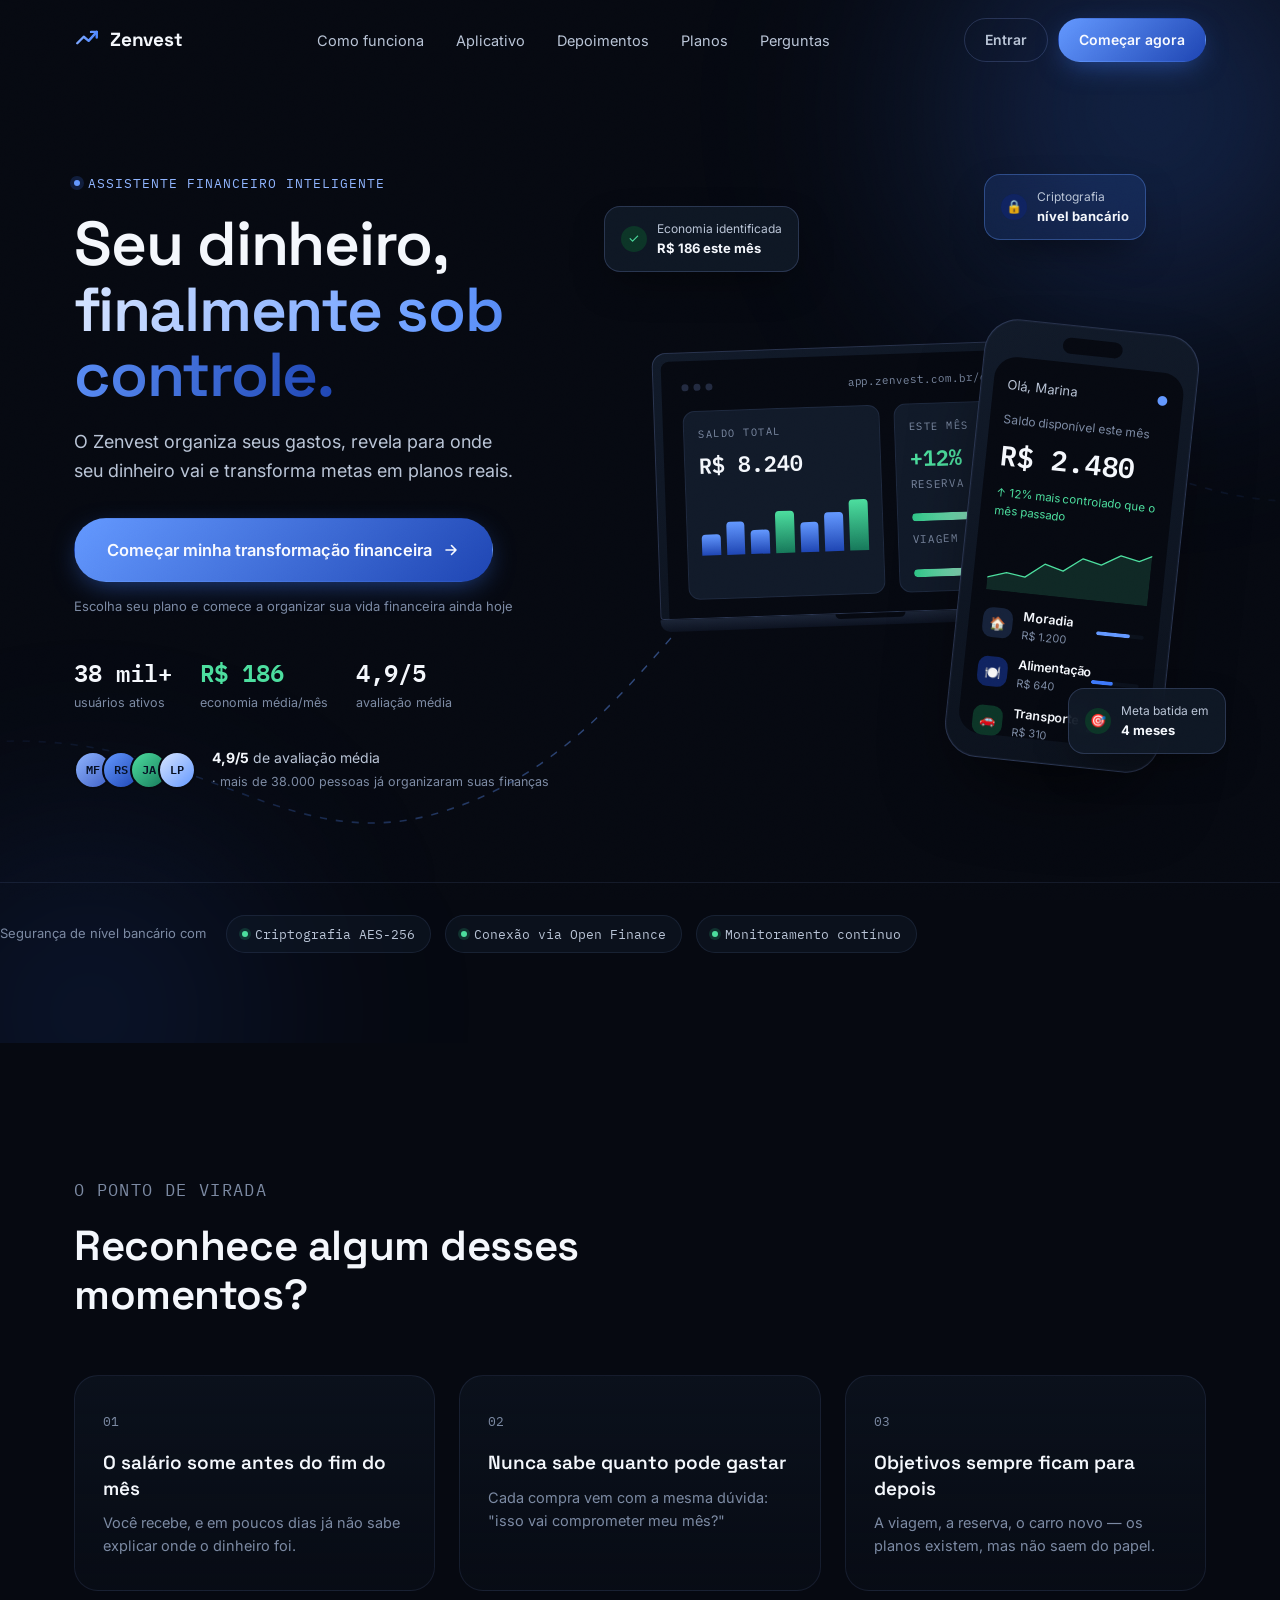
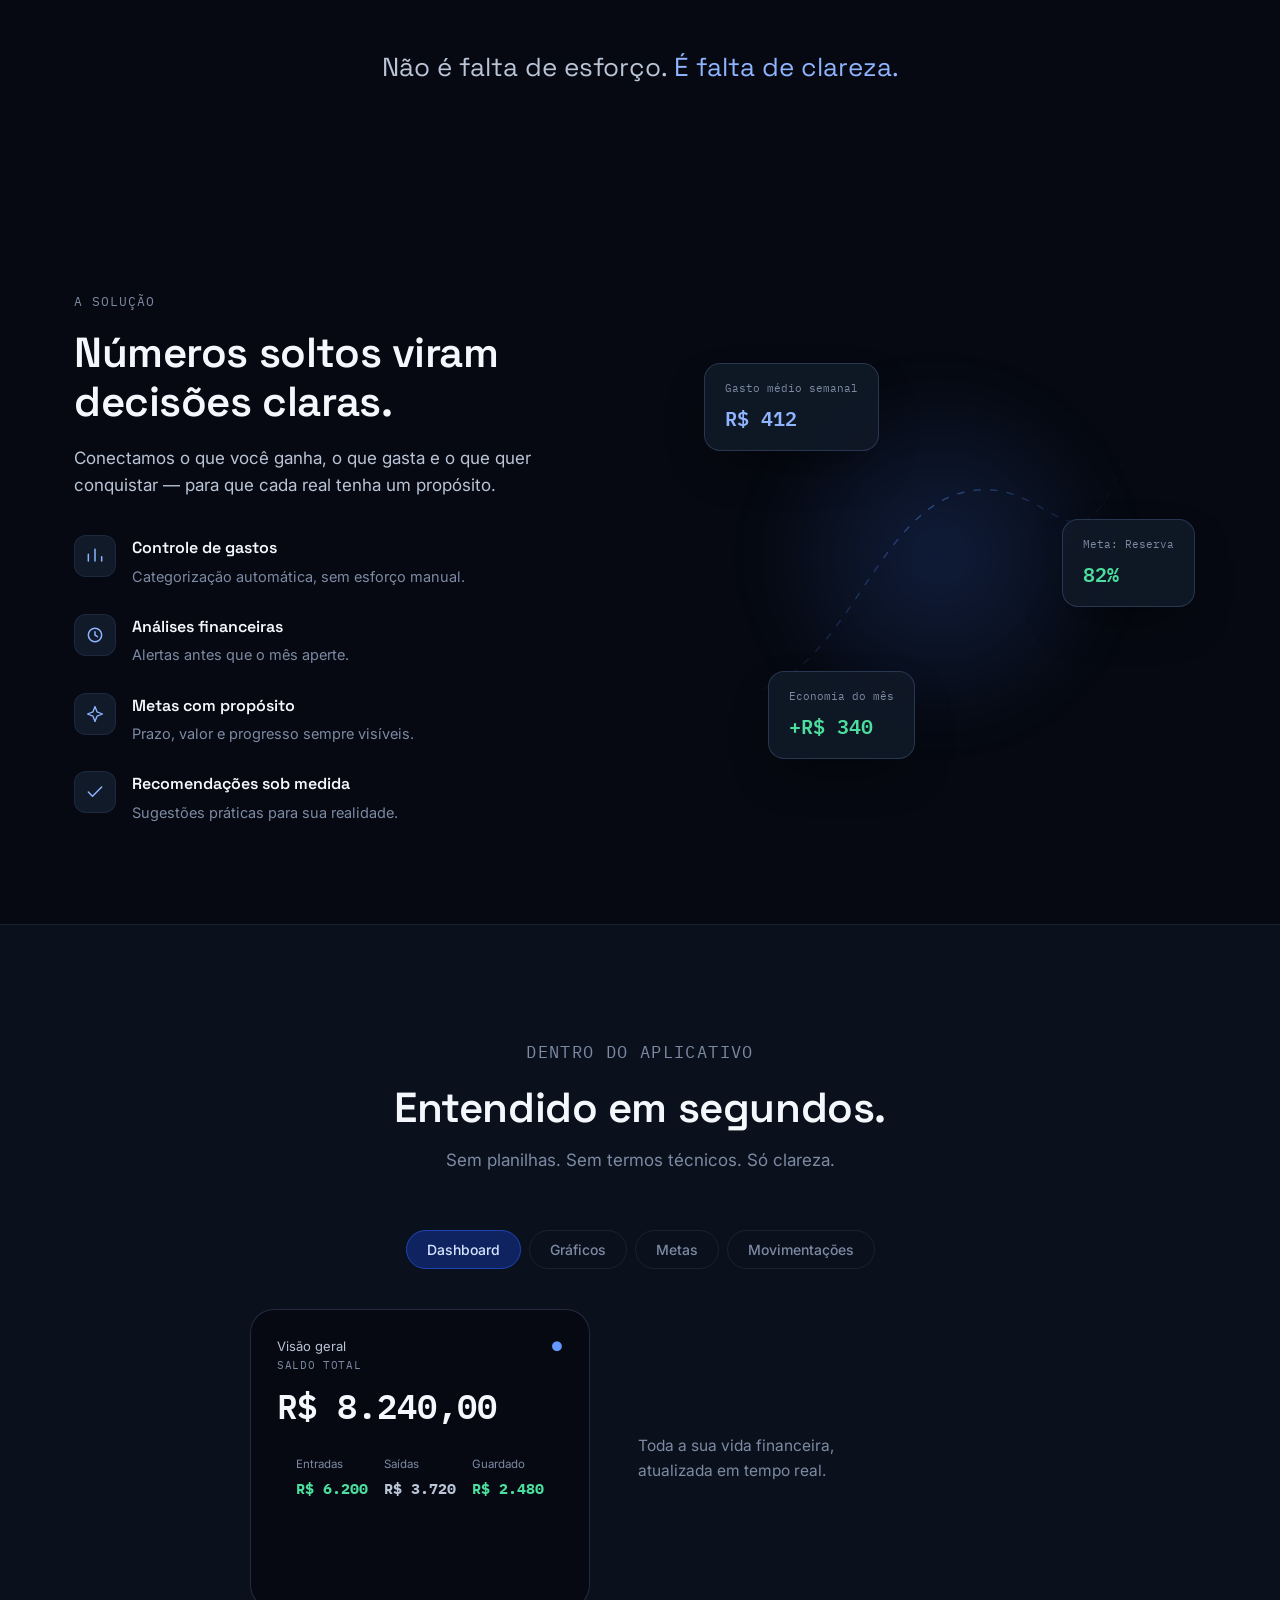
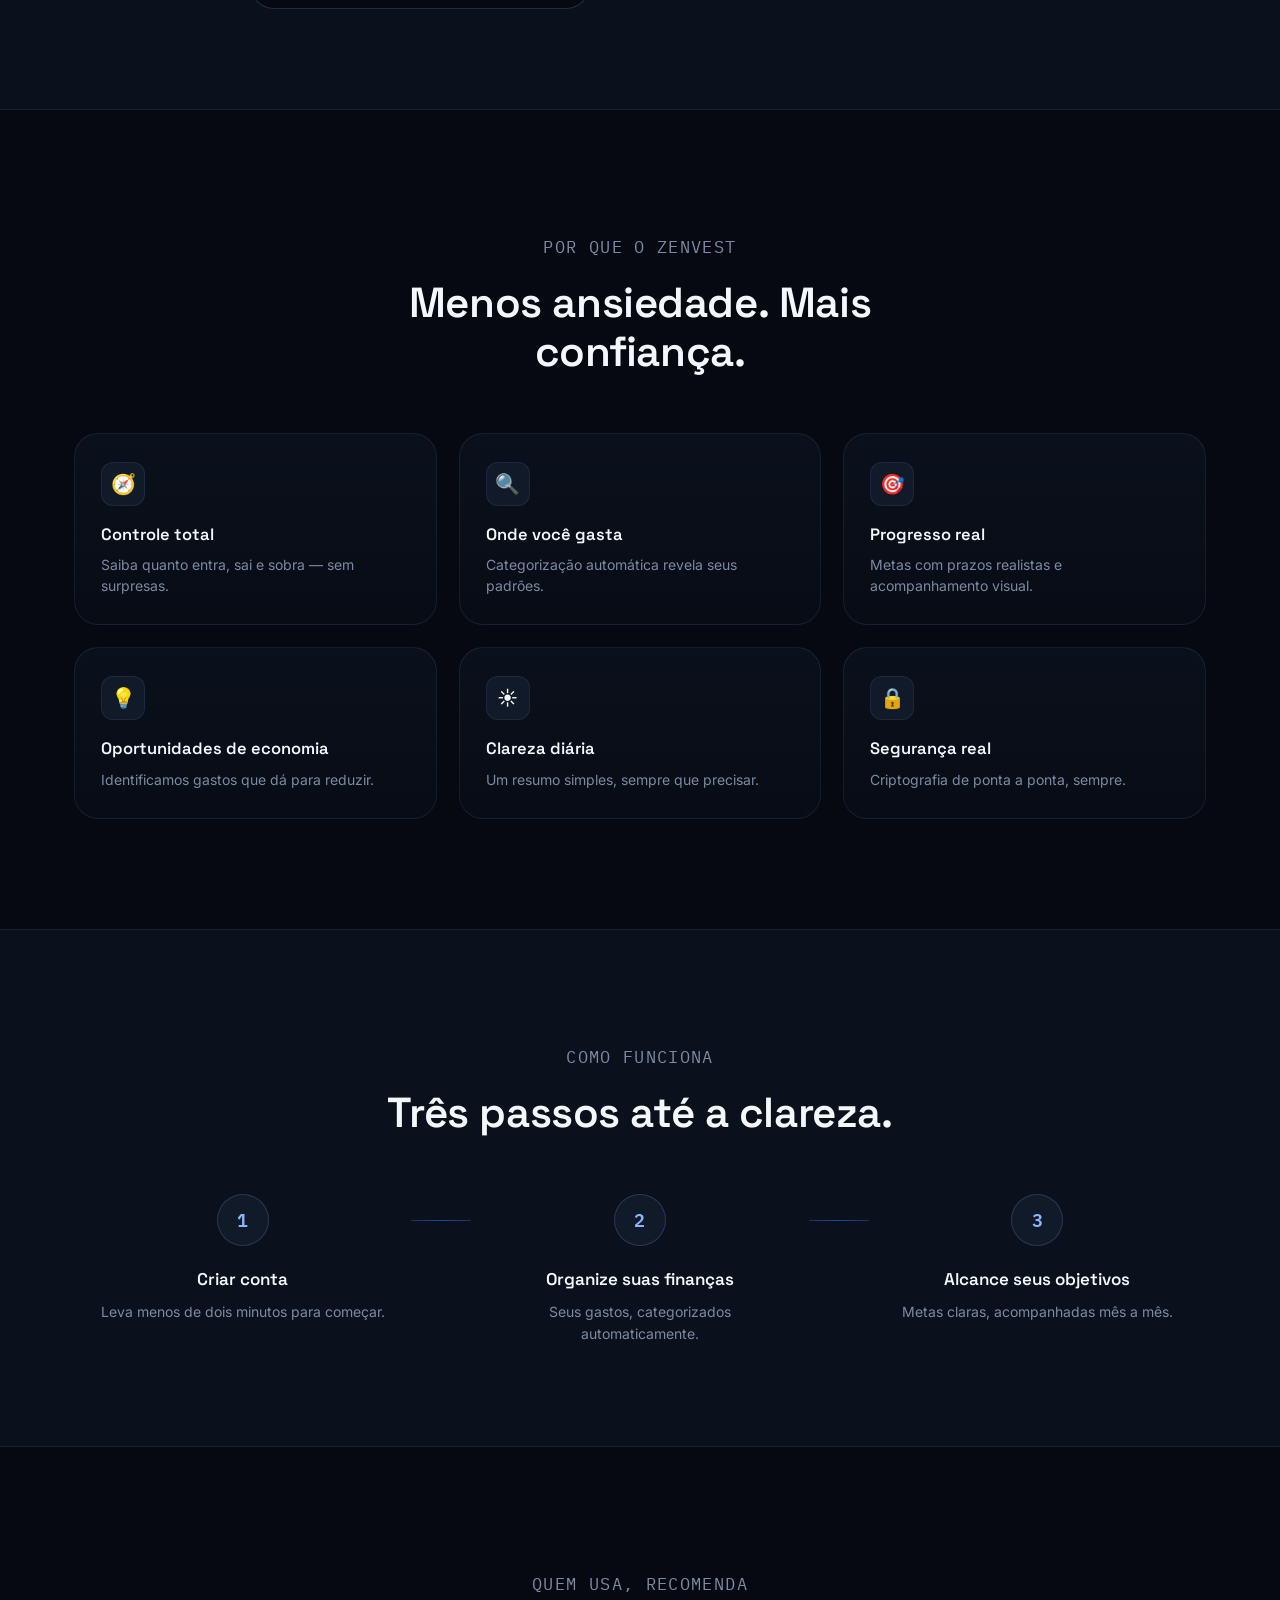
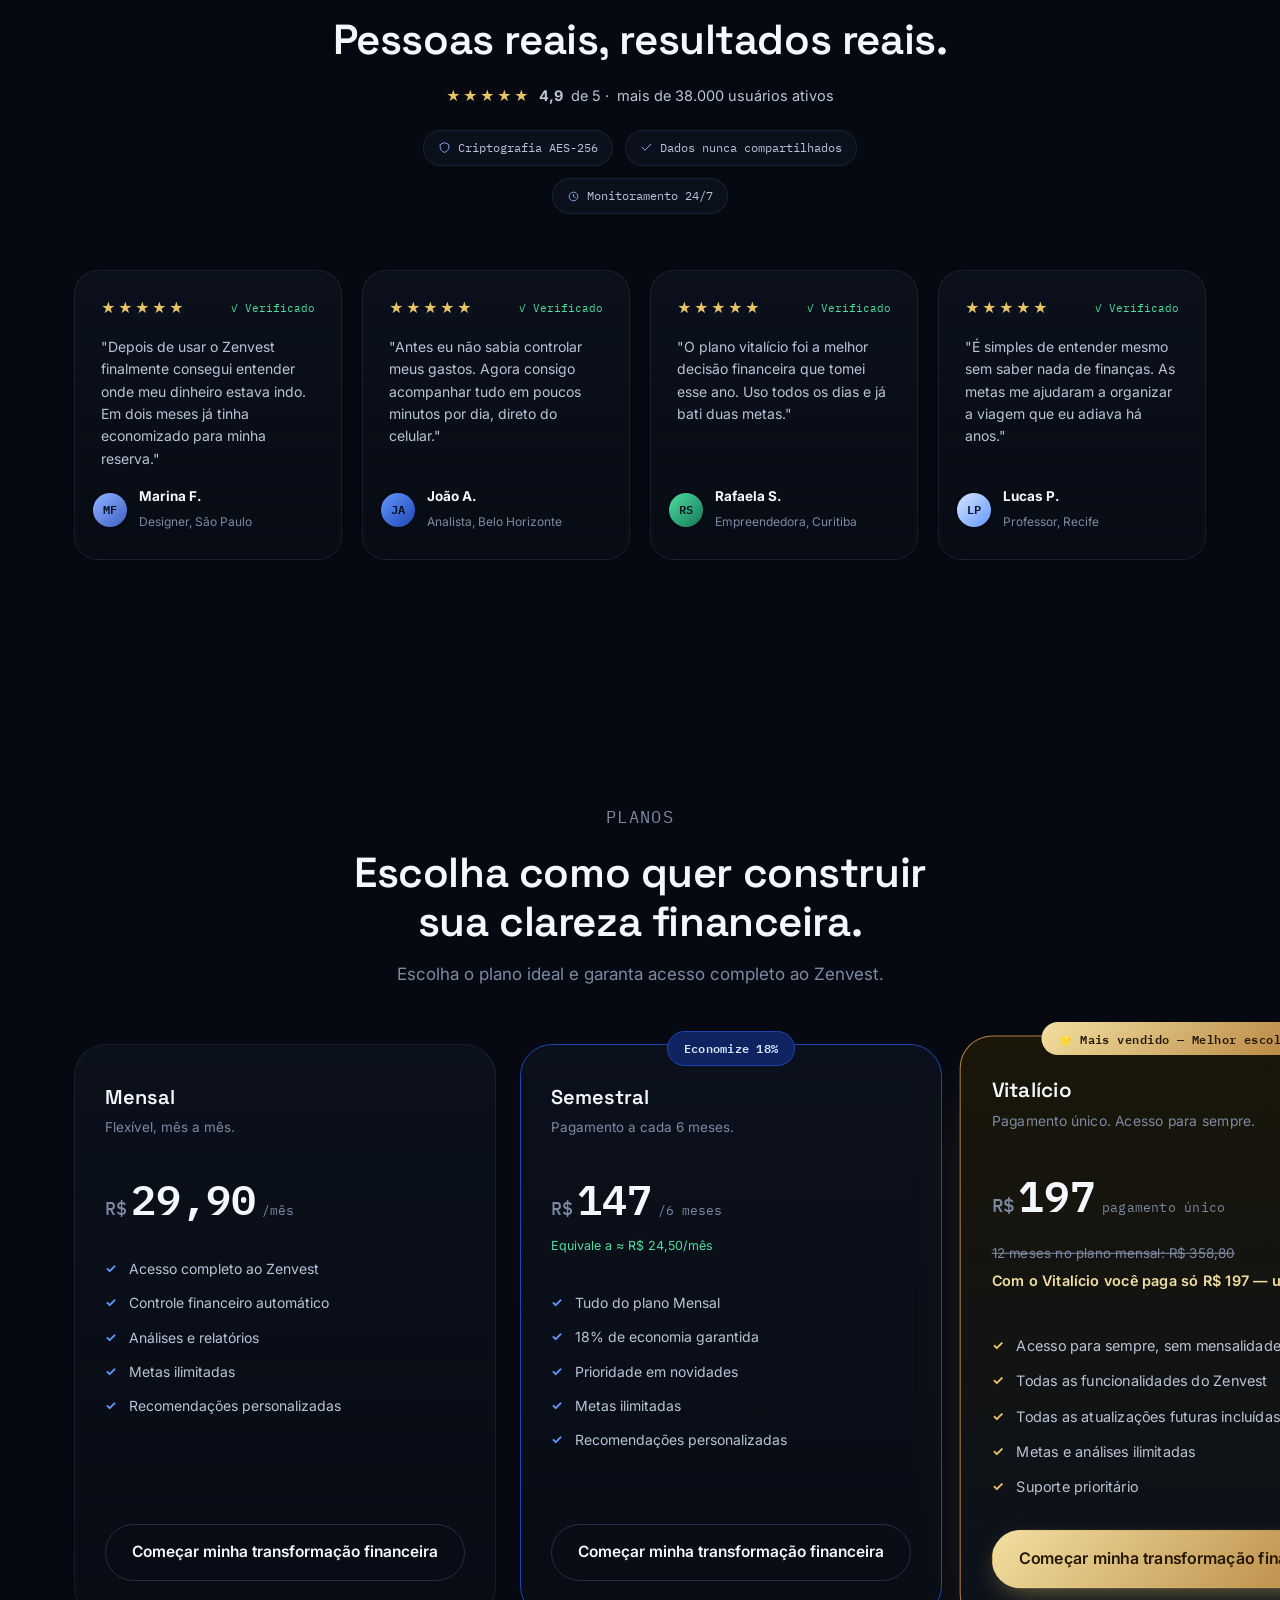
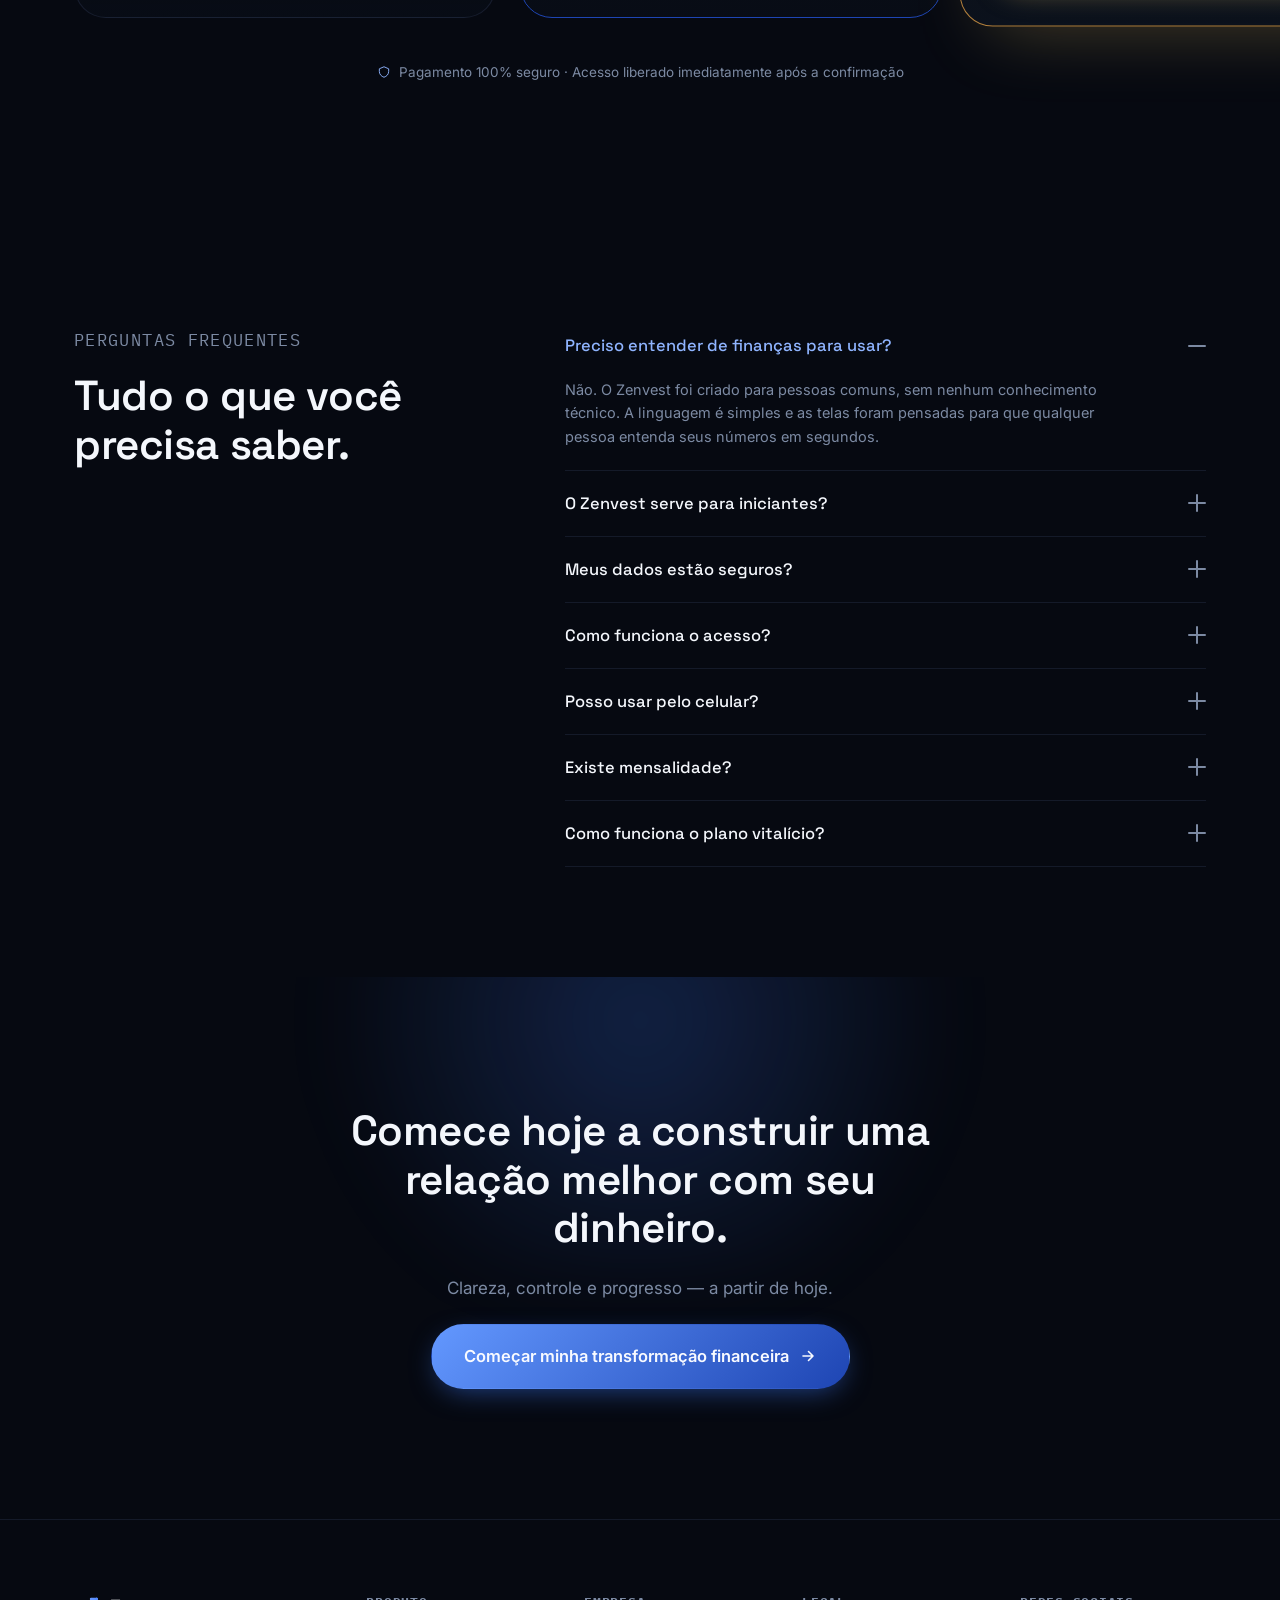
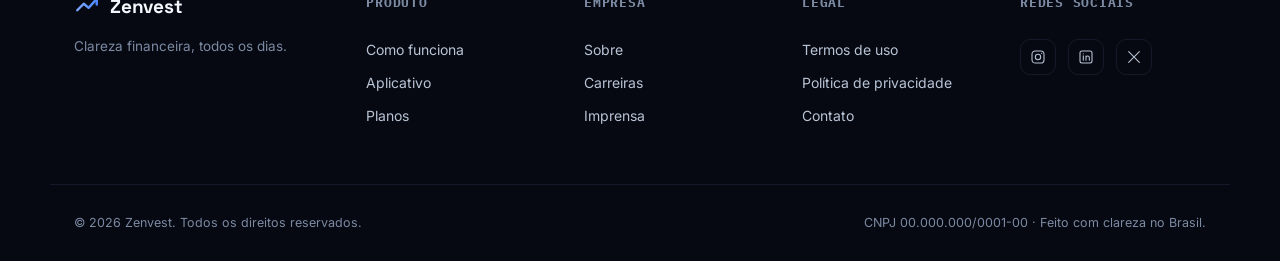
==== commit aaf271e6: "Add files via upload" ====
--- a/implantes/index.html
+++ b/implantes/index.html
@@ -3,492 +3,802 @@
 <head>
 <meta charset="UTF-8">
 <meta name="viewport" content="width=device-width, initial-scale=1.0">
-<title>Implantes Dentários em Campinas | Oral Clin Campinas</title>
-<meta name="description" content="Implantes dentários na Oral Clin Campinas: avaliação personalizada para recuperar função e estética do sorriso, com atendimento humanizado no Centro de Campinas/SP. Agende pelo WhatsApp.">
-<meta name="theme-color" content="#0E3A44">
-
-<!-- Google Fonts -->
+<title>Zenvest — Transforme seus gastos em um plano para alcançar seus objetivos</title>
+<meta name="description" content="O Zenvest organiza sua vida financeira, mostra para onde seu dinheiro vai e transforma seus objetivos em planos reais. Clareza, controle e liberdade financeira.">
+<meta name="theme-color" content="#060911">
+
+<!-- Open Graph -->
+<meta property="og:title" content="Zenvest — Clareza financeira, todos os dias.">
+<meta property="og:description" content="Transforme seus gastos em um plano para alcançar seus objetivos.">
+<meta property="og:type" content="website">
+
 <link rel="preconnect" href="https://fonts.googleapis.com">
 <link rel="preconnect" href="https://fonts.gstatic.com" crossorigin>
-<link href="https://fonts.googleapis.com/css2?family=Fraunces:ital,opsz,wght@0,9..144,400;0,9..144,500;0,9..144,600;0,9..144,700;1,9..144,500&family=Inter:wght@400;500;600;700;800&display=swap" rel="stylesheet">
+<link href="https://fonts.googleapis.com/css2?family=Space+Grotesk:wght@400;500;600;700&family=Inter:wght@400;500;600;700;800&family=IBM+Plex+Mono:wght@400;500;600&display=swap" rel="stylesheet">
 
 <link rel="stylesheet" href="style.css">
 </head>
 <body>
 
-<!-- ============ SPRITE DE ÍCONES (SVG interno, sem dependências externas) ============ -->
-<svg style="display:none" aria-hidden="true">
-  <symbol id="icon-tooth" viewBox="0 0 24 24"><path d="M12 3c-1.7 0-2.7.9-3.5.9C7.6 3.9 6.6 3 5 3.6 3 4.4 2.6 7 3.1 9.4c.4 2 1.4 3.6 1.9 5.6.4 1.7.5 4.2 1.8 5 .9.6 1.6-.4 1.9-1.6.3-1.2.4-3 1.3-3s1 1.8 1.3 3c.3 1.2 1 2.2 1.9 1.6 1.3-.8 1.4-3.3 1.8-5 .5-2 1.5-3.6 1.9-5.6.5-2.4.1-5-1.9-5.8-1.6-.6-2.6.3-3.5.3z" fill="none" stroke="currentColor" stroke-width="1.4" stroke-linejoin="round"/></symbol>
-  <symbol id="icon-whatsapp" viewBox="0 0 24 24"><path d="M12 3C7 3 3 7 3 12c0 1.7.5 3.3 1.3 4.7L3 21l4.5-1.2C8.8 20.5 10.3 21 12 21c5 0 9-4 9-9s-4-9-9-9z" fill="none" stroke="currentColor" stroke-width="1.4"/><path d="M17 14.5c-.3-.1-1.7-.9-2-1-.3-.1-.5-.1-.7.1-.2.3-.7 1-.9 1.2-.2.2-.3.2-.6.1-.3-.1-1.3-.5-2.5-1.5-.9-.8-1.5-1.8-1.7-2.1-.2-.3 0-.5.1-.6.1-.1.3-.3.4-.5.1-.2.2-.3.3-.5.1-.2 0-.4 0-.5C9.3 9 8.8 7.8 8.6 7.3c-.2-.5-.4-.4-.5-.4h-.5c-.2 0-.5.1-.7.3-.2.3-.9.9-.9 2.2s1 2.6 1.1 2.7c.1.2 2 3 4.8 4.3.7.3 1.2.5 1.6.6.7.2 1.3.2 1.8.1.5-.1 1.7-.7 1.9-1.4.2-.7.2-1.2.2-1.3-.1-.1-.3-.2-.6-.3z" fill="currentColor" stroke="none"/></symbol>
-  <symbol id="icon-phone" viewBox="0 0 24 24"><path d="M6.6 10.8c1.4 2.7 3.6 4.9 6.3 6.3l2.1-2.1c.3-.3.7-.4 1-.2 1.1.4 2.3.6 3.5.6.6 0 1 .4 1 1V20c0 .6-.4 1-1 1C10.7 21 3 13.3 3 3.9c0-.6.4-1 1-1h3.6c.6 0 1 .4 1 1 0 1.2.2 2.4.6 3.5.1.4 0 .8-.2 1z" fill="none" stroke="currentColor" stroke-width="1.4" stroke-linejoin="round"/></symbol>
-  <symbol id="icon-pin" viewBox="0 0 24 24"><path d="M12 22s7-7.4 7-12.5A7 7 0 1 0 5 9.5C5 14.6 12 22 12 22z" fill="none" stroke="currentColor" stroke-width="1.4" stroke-linejoin="round"/><circle cx="12" cy="9.3" r="2.4" fill="none" stroke="currentColor" stroke-width="1.4"/></symbol>
-  <symbol id="icon-check" viewBox="0 0 24 24"><path d="M4 12.5 9.5 18 20 6" fill="none" stroke="currentColor" stroke-width="1.8" stroke-linecap="round" stroke-linejoin="round"/></symbol>
-  <symbol id="icon-star" viewBox="0 0 24 24"><path d="M12 3.5l2.6 5.4 5.9.8-4.3 4.2 1 5.9-5.2-2.8-5.2 2.8 1-5.9-4.3-4.2 5.9-.8L12 3.5z" fill="currentColor"/></symbol>
-  <symbol id="icon-users" viewBox="0 0 24 24"><circle cx="9" cy="8" r="3" fill="none" stroke="currentColor" stroke-width="1.4"/><path d="M3 20c0-3.3 2.7-6 6-6s6 2.7 6 6" fill="none" stroke="currentColor" stroke-width="1.4" stroke-linecap="round"/><circle cx="17" cy="9" r="2.4" fill="none" stroke="currentColor" stroke-width="1.4"/><path d="M15.5 14.3c2.6.4 4.5 2.6 4.5 5.7" fill="none" stroke="currentColor" stroke-width="1.4" stroke-linecap="round"/></symbol>
-  <symbol id="icon-clock" viewBox="0 0 24 24"><circle cx="12" cy="12" r="8.5" fill="none" stroke="currentColor" stroke-width="1.4"/><path d="M12 7.5V12l3.2 2" fill="none" stroke="currentColor" stroke-width="1.4" stroke-linecap="round" stroke-linejoin="round"/></symbol>
-  <symbol id="icon-shield" viewBox="0 0 24 24"><path d="M12 3l7 3v5.5c0 4.8-3 7.9-7 9.5-4-1.6-7-4.7-7-9.5V6l7-3z" fill="none" stroke="currentColor" stroke-width="1.4" stroke-linejoin="round"/><path d="M9 12l2.2 2.2L15.5 10" fill="none" stroke="currentColor" stroke-width="1.4" stroke-linecap="round" stroke-linejoin="round"/></symbol>
-  <symbol id="icon-chevron" viewBox="0 0 24 24"><path d="M6 9l6 6 6-6" fill="none" stroke="currentColor" stroke-width="1.8" stroke-linecap="round" stroke-linejoin="round"/></symbol>
-  <symbol id="icon-menu" viewBox="0 0 24 24"><path d="M4 7h16M4 12h16M4 17h16" fill="none" stroke="currentColor" stroke-width="1.6" stroke-linecap="round"/></symbol>
-  <symbol id="icon-close" viewBox="0 0 24 24"><path d="M5 5l14 14M19 5 5 19" fill="none" stroke="currentColor" stroke-width="1.6" stroke-linecap="round"/></symbol>
-  <symbol id="icon-sparkle" viewBox="0 0 24 24"><path d="M12 3l1.6 5.4L19 10l-5.4 1.6L12 17l-1.6-5.4L5 10l5.4-1.6L12 3z" fill="none" stroke="currentColor" stroke-width="1.3" stroke-linejoin="round"/></symbol>
-  <symbol id="icon-implant" viewBox="0 0 24 24"><path d="M12 2v6M9 5h6" fill="none" stroke="currentColor" stroke-width="1.4" stroke-linecap="round"/><path d="M8 8h8l-1 5-1 8h-4l-1-8-1-5z" fill="none" stroke="currentColor" stroke-width="1.4" stroke-linejoin="round"/></symbol>
-  <symbol id="icon-gap" viewBox="0 0 24 24"><path d="M5 6c0-1.1.9-2 2-2s2 .9 2 2v9c0 1.7-1.3 3-2 3s-2-1.3-2-3V6z" fill="none" stroke="currentColor" stroke-width="1.4" stroke-linejoin="round"/><path d="M15 6c0-1.1.9-2 2-2s2 .9 2 2v9c0 1.7-1.3 3-2 3s-2-1.3-2-3V6z" fill="none" stroke="currentColor" stroke-width="1.4" stroke-linejoin="round"/><path d="M10.5 20 12 17l1.5 3" fill="none" stroke="currentColor" stroke-width="1.2" stroke-linecap="round" stroke-linejoin="round" stroke-dasharray="1.5 2"/></symbol>
-  <symbol id="icon-shy" viewBox="0 0 24 24"><circle cx="12" cy="12" r="8.5" fill="none" stroke="currentColor" stroke-width="1.4"/><path d="M9 10.2h.01M15 10.2h.01" stroke="currentColor" stroke-width="2" stroke-linecap="round"/><path d="M8.5 15.5c1-1.4 2.2-2 3.5-2s2.5.6 3.5 2" fill="none" stroke="currentColor" stroke-width="1.4" stroke-linecap="round"/></symbol>
-  <symbol id="icon-chew" viewBox="0 0 24 24"><path d="M4 9.5c0-3 2.7-5.5 8-5.5s8 2.5 8 5.5-2.7 5.5-8 5.5-8-2.5-8-5.5z" fill="none" stroke="currentColor" stroke-width="1.4"/><path d="M8 17.5c.6 1.3 1.8 2 4 2s3.4-.7 4-2" fill="none" stroke="currentColor" stroke-width="1.4" stroke-linecap="round"/></symbol>
-  <symbol id="icon-talk" viewBox="0 0 24 24"><path d="M4 5h16v10H9l-4 4v-4H4z" fill="none" stroke="currentColor" stroke-width="1.4" stroke-linejoin="round"/><path d="M8 9h8M8 12h5" stroke="currentColor" stroke-width="1.3" stroke-linecap="round"/></symbol>
-  <symbol id="icon-search" viewBox="0 0 24 24"><circle cx="10.5" cy="10.5" r="6.5" fill="none" stroke="currentColor" stroke-width="1.4"/><path d="M20 20l-5-5" stroke="currentColor" stroke-width="1.4" stroke-linecap="round"/></symbol>
-  <symbol id="icon-plan" viewBox="0 0 24 24"><rect x="5" y="3.5" width="14" height="17" rx="2" fill="none" stroke="currentColor" stroke-width="1.4"/><path d="M8.5 8.5h7M8.5 12h7M8.5 15.5h4" stroke="currentColor" stroke-width="1.3" stroke-linecap="round"/></symbol>
-  <symbol id="icon-arrow-right" viewBox="0 0 24 24"><path d="M4 12h15M13 6l6 6-6 6" fill="none" stroke="currentColor" stroke-width="1.6" stroke-linecap="round" stroke-linejoin="round"/></symbol>
+<!-- ================= NOISE / GRAIN OVERLAY ================= -->
+<div class="grain" aria-hidden="true"></div>
+
+<svg width="0" height="0" style="position:absolute" aria-hidden="true">
+  <defs>
+    <linearGradient id="flowGrad" x1="0" y1="0" x2="1" y2="0">
+      <stop offset="0%" stop-color="#3E7BFF" stop-opacity="0"/>
+      <stop offset="50%" stop-color="#6398FF" stop-opacity="0.9"/>
+      <stop offset="100%" stop-color="#3E7BFF" stop-opacity="0"/>
+    </linearGradient>
+  </defs>
 </svg>
 
-<!-- ============ HEADER ============ -->
-<header class="site-header" id="siteHeader">
-  <div class="container header-inner">
-    <a href="index.html" class="logo">
-      <svg class="logo-mark" viewBox="0 0 24 24" aria-hidden="true"><use href="#icon-tooth"/></svg>
-      <span class="logo-text">Oral Clin <em>Campinas</em></span>
+<!-- ================= HEADER ================= -->
+<header class="header" id="header">
+  <div class="container header__inner">
+    <a href="#top" class="logo" aria-label="Zenvest — página inicial">
+      <span class="logo__mark" aria-hidden="true">
+        <svg viewBox="0 0 32 32" fill="none" xmlns="http://www.w3.org/2000/svg">
+          <path d="M4 20L12 12L18 17L28 6" stroke="url(#logoGrad)" stroke-width="3" stroke-linecap="round" stroke-linejoin="round"/>
+          <path d="M21 6H28V13" stroke="url(#logoGrad)" stroke-width="3" stroke-linecap="round" stroke-linejoin="round"/>
+          <defs>
+            <linearGradient id="logoGrad" x1="4" y1="6" x2="28" y2="20" gradientUnits="userSpaceOnUse">
+              <stop stop-color="#8FB4FF"/>
+              <stop offset="1" stop-color="#3E7BFF"/>
+            </linearGradient>
+          </defs>
+        </svg>
+      </span>
+      <span class="logo__text">Zenvest</span>
     </a>
 
-    <nav class="nav-desktop" aria-label="Menu principal">
-      <a href="index.html">Início</a>
-      <a href="index.html#sobre">Sobre</a>
-      <a href="index.html#tratamentos">Tratamentos</a>
-      <a href="#avaliacoes">Avaliações</a>
-      <a href="#faq">FAQ</a>
-      <a href="#contato">Contato</a>
+    <nav class="nav" aria-label="Navegação principal">
+      <a href="#solucao">Como funciona</a>
+      <a href="#demonstracao">Aplicativo</a>
+      <a href="#depoimentos">Depoimentos</a>
+      <a href="#planos">Planos</a>
+      <a href="#faq">Perguntas</a>
     </nav>
 
-    <a href="https://wa.me/551925134344?text=Ol%C3%A1!%20Quero%20agendar%20uma%20avalia%C3%A7%C3%A3o%20sobre%20implantes%20dent%C3%A1rios%20na%20Oral%20Clin%20Campinas."
-       class="btn btn-whatsapp header-cta" target="_blank" rel="noopener">
-      <svg viewBox="0 0 24 24" aria-hidden="true"><use href="#icon-whatsapp"/></svg>
-      <span>Agendar avaliação</span>
-    </a>
-
-    <button class="menu-toggle" id="menuToggle" aria-label="Abrir menu" aria-expanded="false" aria-controls="mobileNav">
-      <svg viewBox="0 0 24 24" aria-hidden="true"><use href="#icon-menu"/></svg>
+    <div class="header__cta">
+      <a href="#planos" class="btn btn--ghost btn--sm">Entrar</a>
+      <a href="#planos" class="btn btn--primary btn--sm">Começar agora</a>
+    </div>
+
+    <button class="menu-toggle" id="menuToggle" aria-label="Abrir menu" aria-expanded="false">
+      <span></span><span></span><span></span>
     </button>
   </div>
 
-  <nav class="nav-mobile" id="mobileNav" aria-label="Menu mobile">
-    <a href="index.html">Início</a>
-    <a href="index.html#sobre">Sobre</a>
-    <a href="index.html#tratamentos">Tratamentos</a>
-    <a href="#avaliacoes">Avaliações</a>
-    <a href="#faq">FAQ</a>
-    <a href="#contato">Contato</a>
-    <a href="https://wa.me/551925134344?text=Ol%C3%A1!%20Quero%20agendar%20uma%20avalia%C3%A7%C3%A3o%20sobre%20implantes%20dent%C3%A1rios%20na%20Oral%20Clin%20Campinas."
-       class="btn btn-whatsapp" target="_blank" rel="noopener">
-      <svg viewBox="0 0 24 24" aria-hidden="true"><use href="#icon-whatsapp"/></svg>
-      <span>Agendar avaliação</span>
-    </a>
-  </nav>
+  <div class="mobile-nav" id="mobileNav">
+    <a href="#solucao">Como funciona</a>
+    <a href="#demonstracao">Aplicativo</a>
+    <a href="#depoimentos">Depoimentos</a>
+    <a href="#planos">Planos</a>
+    <a href="#faq">Perguntas</a>
+    <a href="#planos" class="btn btn--primary">Começar agora</a>
+  </div>
 </header>
 
-<main>
-
-  <!-- ============ HERO ============ -->
-  <section class="hero" id="inicio">
-    <div class="hero-arc" aria-hidden="true"></div>
-    <div class="container hero-inner">
-      <div class="hero-copy reveal">
-        <p class="eyebrow"><a href="index.html#tratamentos" class="crumb-link">Tratamentos</a> <svg class="crumb-sep" viewBox="0 0 24 24" aria-hidden="true"><use href="#icon-chevron"/></svg> Implantes Dentários</p>
-        <h1>Implantes dentários para recuperar seu sorriso e sua <em>segurança</em></h1>
-        <p class="hero-lead">Na Oral Clin Campinas, você encontra atendimento personalizado para avaliar a melhor solução para recuperar função, estética e qualidade de vida.</p>
-
-        <div class="hero-actions">
-          <a href="https://wa.me/551925134344?text=Ol%C3%A1!%20Quero%20agendar%20uma%20avalia%C3%A7%C3%A3o%20sobre%20implantes%20dent%C3%A1rios%20na%20Oral%20Clin%20Campinas."
-             class="btn btn-whatsapp btn-lg" target="_blank" rel="noopener">
-            <svg viewBox="0 0 24 24" aria-hidden="true"><use href="#icon-whatsapp"/></svg>
-            <span>Agendar avaliação pelo WhatsApp</span>
+<main id="top">
+
+  <!-- ================= HERO ================= -->
+  <section class="hero" id="hero">
+    <div class="hero__glow hero__glow--a" aria-hidden="true"></div>
+    <div class="hero__glow hero__glow--b" aria-hidden="true"></div>
+
+    <svg class="flow-line flow-line--hero" viewBox="0 0 1440 900" preserveAspectRatio="none" aria-hidden="true">
+      <path id="flowPathHero" d="M-100,650 C 200,600 300,750 500,700 C 750,640 800,420 1050,380 C 1250,350 1350,470 1550,420" />
+    </svg>
+
+    <div class="container hero__inner">
+      <div class="hero__copy">
+        <p class="eyebrow" data-reveal>
+          <span class="eyebrow__dot"></span>Assistente financeiro inteligente
+        </p>
+        <h1 class="hero__title" data-reveal>
+          Seu dinheiro,<br>
+          <span class="text-gradient">finalmente sob controle.</span>
+        </h1>
+        <p class="hero__subtitle" data-reveal>
+          O Zenvest organiza seus gastos, revela para onde seu dinheiro vai
+          e transforma metas em planos reais.
+        </p>
+
+        <div class="hero__actions" data-reveal>
+          <a href="#planos" class="btn btn--primary btn--lg">
+            Começar minha transformação financeira
+            <svg width="18" height="18" viewBox="0 0 18 18" fill="none"><path d="M4 9H14M14 9L9.5 4.5M14 9L9.5 13.5" stroke="currentColor" stroke-width="1.6" stroke-linecap="round" stroke-linejoin="round"/></svg>
           </a>
-          <a href="#sobre-tratamento" class="btn btn-ghost btn-lg">Entender o tratamento</a>
-        </div>
-
-        <div class="hero-trust">
-          <div class="hero-quickfacts">
-            <span><svg viewBox="0 0 24 24" aria-hidden="true"><use href="#icon-check"/></svg> Atendimento humanizado</span>
-            <span><svg viewBox="0 0 24 24" aria-hidden="true"><use href="#icon-check"/></svg> Avaliação personalizada</span>
-            <span><svg viewBox="0 0 24 24" aria-hidden="true"><use href="#icon-pin"/></svg> Clínica no Centro de Campinas</span>
-          </div>
-        </div>
-      </div>
-
-      <div class="hero-media reveal" style="--delay:.15s">
-        <div class="hero-image-frame">
-          <!-- SUBSTITUIR: foto de paciente sorrindo após tratamento / atendimento -->
-          <div class="img-placeholder" role="img" aria-label="Foto de paciente sorrindo na Oral Clin Campinas">
-            <svg viewBox="0 0 24 24" aria-hidden="true"><use href="#icon-implant"/></svg>
-            <span>Foto de paciente sorrindo</span>
-          </div>
-        </div>
-        <div class="hero-card">
-          <svg viewBox="0 0 24 24" aria-hidden="true"><use href="#icon-shield"/></svg>
-          <div>
-            <strong>Dr. William Freitas Carvalho Munhoz</strong>
-            <span>Responsável Técnico · CRO 144293</span>
-          </div>
-        </div>
-      </div>
-    </div>
-  </section>
-
-  <!-- ============ PROBLEMA DO PACIENTE ============ -->
-  <section class="section" id="situacoes">
+          <p class="hero__microcopy">Escolha seu plano e comece a organizar sua vida financeira ainda hoje</p>
+        </div>
+
+        <div class="hero__stats" data-reveal>
+          <div class="hero__stat">
+            <strong>38 mil+</strong>
+            <span>usuários ativos</span>
+          </div>
+          <div class="hero__stat">
+            <strong class="is-positive">R$ 186</strong>
+            <span>economia média/mês</span>
+          </div>
+          <div class="hero__stat">
+            <strong>4,9/5</strong>
+            <span>avaliação média</span>
+          </div>
+        </div>
+
+        <div class="hero__proof" data-reveal>
+          <div class="avatar-stack" aria-hidden="true">
+            <span class="avatar" style="--c1:#8FB4FF;--c2:#3E5FC4;">MF</span>
+            <span class="avatar" style="--c1:#6398FF;--c2:#1E45B3;">RS</span>
+            <span class="avatar" style="--c1:#4CDE9E;--c2:#16785A;">JA</span>
+            <span class="avatar" style="--c1:#D6E4FF;--c2:#6398FF;">LP</span>
+          </div>
+          <div class="hero__proof-text">
+            <strong>4,9/5</strong> de avaliação média
+            <span>· mais de 38.000 pessoas já organizaram suas finanças</span>
+          </div>
+        </div>
+      </div>
+
+      <div class="hero__visual" data-reveal>
+        <div class="device-stage">
+          <!-- Laptop: dashboard view -->
+          <div class="laptop">
+            <div class="laptop__screen">
+              <div class="laptop__inner">
+                <div class="laptop__topbar">
+                  <div class="laptop__dots"><span></span><span></span><span></span></div>
+                  <span class="laptop__label">app.zenvest.com.br/dashboard</span>
+                </div>
+                <div class="laptop__grid">
+                  <div class="laptop__card">
+                    <p class="laptop__card-label">Saldo total</p>
+                    <p class="laptop__card-value">R$ 8.240</p>
+                    <div class="laptop__bars" aria-hidden="true">
+                      <span style="height:35%"></span>
+                      <span style="height:55%"></span>
+                      <span style="height:40%"></span>
+                      <span style="height:70%"></span>
+                      <span style="height:50%"></span>
+                      <span style="height:65%"></span>
+                      <span style="height:85%"></span>
+                    </div>
+                  </div>
+                  <div class="laptop__card">
+                    <p class="laptop__card-label">Este mês</p>
+                    <p class="laptop__card-value is-positive">+12%</p>
+                    <div class="laptop__goal">
+                      <p class="mini-label">Reserva</p>
+                      <div class="mini-progress"><span style="width:82%"></span></div>
+                    </div>
+                    <div class="laptop__goal">
+                      <p class="mini-label">Viagem</p>
+                      <div class="mini-progress"><span style="width:64%"></span></div>
+                    </div>
+                  </div>
+                </div>
+              </div>
+            </div>
+            <div class="laptop__base" aria-hidden="true"></div>
+          </div>
+
+          <!-- Phone: mobile app view -->
+          <div class="phone">
+            <div class="phone__notch"></div>
+            <div class="phone__screen">
+              <div class="app-topbar">
+                <span>Olá, Marina</span>
+                <span class="app-topbar__icon" aria-hidden="true">●</span>
+              </div>
+
+              <div class="app-balance">
+                <p class="app-balance__label">Saldo disponível este mês</p>
+                <p class="app-balance__value">R$ <span id="counterBalance">2.480</span></p>
+                <p class="app-balance__delta">↑ 12% mais controlado que o mês passado</p>
+              </div>
+
+              <div class="app-chart" aria-hidden="true">
+                <svg viewBox="0 0 260 90" preserveAspectRatio="none">
+                  <path class="app-chart__area" d="M0,70 L30,60 L60,64 L90,40 L120,48 L150,25 L180,32 L210,14 L240,20 L260,10 L260,90 L0,90 Z"/>
+                  <path class="app-chart__line" d="M0,70 L30,60 L60,64 L90,40 L120,48 L150,25 L180,32 L210,14 L240,20 L260,10"/>
+                </svg>
+              </div>
+
+              <div class="app-list">
+                <div class="app-list__item">
+                  <span class="app-list__icon" style="--bg:#16223A;--fg:#8FB4FF;">🏠</span>
+                  <span class="app-list__info"><strong>Moradia</strong><em>R$ 1.200</em></span>
+                  <span class="app-list__bar"><i style="width:70%;background:#6398FF;"></i></span>
+                </div>
+                <div class="app-list__item">
+                  <span class="app-list__icon" style="--bg:#0F2361;--fg:#3E7BFF;">🍽️</span>
+                  <span class="app-list__info"><strong>Alimentação</strong><em>R$ 640</em></span>
+                  <span class="app-list__bar"><i style="width:45%;background:#3E7BFF;"></i></span>
+                </div>
+                <div class="app-list__item">
+                  <span class="app-list__icon" style="--bg:#0C3527;--fg:#4CDE9E;">🚗</span>
+                  <span class="app-list__info"><strong>Transporte</strong><em>R$ 310</em></span>
+                  <span class="app-list__bar"><i style="width:24%;background:#4CDE9E;"></i></span>
+                </div>
+              </div>
+            </div>
+          </div>
+
+          <!-- Floating chips -->
+          <div class="float-chip float-chip--save">
+            <span class="float-chip__icon">✓</span>
+            <span>Economia identificada<br><strong>R$ 186 este mês</strong></span>
+          </div>
+          <div class="float-chip float-chip--goal">
+            <span class="float-chip__icon">🎯</span>
+            <span>Meta batida em<br><strong>4 meses</strong></span>
+          </div>
+          <div class="float-chip float-chip--badge">
+            <span class="float-chip__icon">🔒</span>
+            <span>Criptografia<br><strong>nível bancário</strong></span>
+          </div>
+        </div>
+      </div>
+    </div>
+
+    <div class="hero__logos" data-reveal>
+      <p>Segurança de nível bancário com</p>
+      <div class="hero__logos-row">
+        <span>Criptografia AES-256</span>
+        <span>Conexão via Open Finance</span>
+        <span>Monitoramento contínuo</span>
+      </div>
+    </div>
+  </section>
+
+  <!-- ================= PROBLEMA ================= -->
+  <section class="problem" id="problema">
     <div class="container">
-      <div class="section-head reveal">
-        <p class="eyebrow">Identificação</p>
-        <h2>Você se identifica com alguma dessas situações?</h2>
-        <p class="section-lead">Cada caso é único, mas essas são queixas comuns de quem busca uma avaliação para reposição dentária.</p>
-      </div>
-
-      <div class="problem-grid">
-        <div class="problem-card reveal">
-          <svg viewBox="0 0 24 24" aria-hidden="true"><use href="#icon-gap"/></svg>
-          <h3>Falta de um ou mais dentes</h3>
-        </div>
-        <div class="problem-card reveal" style="--delay:.05s">
-          <svg viewBox="0 0 24 24" aria-hidden="true"><use href="#icon-shy"/></svg>
-          <h3>Vergonha ao sorrir</h3>
-        </div>
-        <div class="problem-card reveal" style="--delay:.1s">
-          <svg viewBox="0 0 24 24" aria-hidden="true"><use href="#icon-chew"/></svg>
-          <h3>Dificuldade para mastigar</h3>
-        </div>
-        <div class="problem-card reveal" style="--delay:.15s">
-          <svg viewBox="0 0 24 24" aria-hidden="true"><use href="#icon-talk"/></svg>
-          <h3>Insegurança ao falar ou comer</h3>
-        </div>
-      </div>
-
-      <p class="problem-note reveal" style="--delay:.2s">Existem soluções odontológicas que podem ser avaliadas individualmente para cada uma dessas situações. O primeiro passo é uma avaliação com nossa equipe.</p>
-    </div>
-  </section>
-
-  <!-- ============ O QUE É O IMPLANTE ============ -->
-  <section class="section section-muted" id="sobre-tratamento">
-    <div class="container about-grid">
-      <div class="about-media reveal">
-        <!-- SUBSTITUIR: imagem ilustrativa de implante dentário -->
-        <div class="img-placeholder img-placeholder--tall" role="img" aria-label="Ilustração de implante dentário">
-          <svg viewBox="0 0 24 24" aria-hidden="true"><use href="#icon-implant"/></svg>
-          <span>Imagem ilustrativa do implante</span>
-        </div>
-      </div>
-
-      <div class="about-copy reveal" style="--delay:.1s">
-        <p class="eyebrow">O que é o implante dentário</p>
-        <h2>Uma solução para repor dentes ausentes</h2>
-        <p>O implante dentário é uma peça inserida no osso da mandíbula ou maxila com o objetivo de substituir a raiz de um dente perdido, servindo de base para uma coroa, prótese ou ponte fixa.</p>
-        <p>O objetivo do tratamento é auxiliar na reposição de dentes ausentes, contribuindo para a função mastigatória e para a estética do sorriso. A indicação e o planejamento variam de acordo com a avaliação de cada paciente.</p>
-
-        <ul class="about-bullets">
-          <li><svg viewBox="0 0 24 24" aria-hidden="true"><use href="#icon-check"/></svg> Pode repor um ou mais dentes ausentes</li>
-          <li><svg viewBox="0 0 24 24" aria-hidden="true"><use href="#icon-check"/></svg> Serve de base para coroas ou próteses</li>
-          <li><svg viewBox="0 0 24 24" aria-hidden="true"><use href="#icon-check"/></svg> Indicação avaliada individualmente por profissional</li>
+      <div class="section-head" data-reveal>
+        <p class="eyebrow eyebrow--muted">O ponto de virada</p>
+        <h2>Reconhece algum desses momentos?</h2>
+      </div>
+
+      <div class="problem__grid">
+        <article class="problem__card" data-reveal>
+          <span class="problem__mark">01</span>
+          <h3>O salário some antes do fim do mês</h3>
+          <p>Você recebe, e em poucos dias já não sabe explicar onde o dinheiro foi.</p>
+        </article>
+        <article class="problem__card" data-reveal>
+          <span class="problem__mark">02</span>
+          <h3>Nunca sabe quanto pode gastar</h3>
+          <p>Cada compra vem com a mesma dúvida: "isso vai comprometer meu mês?"</p>
+        </article>
+        <article class="problem__card" data-reveal>
+          <span class="problem__mark">03</span>
+          <h3>Objetivos sempre ficam para depois</h3>
+          <p>A viagem, a reserva, o carro novo — os planos existem, mas não saem do papel.</p>
+        </article>
+      </div>
+
+      <p class="problem__bridge" data-reveal>
+        Não é falta de esforço. <span>É falta de clareza.</span>
+      </p>
+    </div>
+  </section>
+
+  <!-- ================= SOLUÇÃO ================= -->
+  <section class="solution" id="solucao">
+    <div class="container solution__inner">
+      <div class="solution__copy" data-reveal>
+        <p class="eyebrow eyebrow--muted">A solução</p>
+        <h2>Números soltos viram decisões claras.</h2>
+        <p class="solution__lede">
+          Conectamos o que você ganha, o que gasta e o que quer conquistar —
+          para que cada real tenha um propósito.
+        </p>
+
+        <ul class="solution__list">
+          <li>
+            <span class="solution__icon">
+              <svg viewBox="0 0 24 24" fill="none"><path d="M4 18V10M12 18V4M20 18V13" stroke="currentColor" stroke-width="1.8" stroke-linecap="round"/></svg>
+            </span>
+            <div><strong>Controle de gastos</strong><p>Categorização automática, sem esforço manual.</p></div>
+          </li>
+          <li>
+            <span class="solution__icon">
+              <svg viewBox="0 0 24 24" fill="none"><circle cx="12" cy="12" r="8" stroke="currentColor" stroke-width="1.8"/><path d="M12 8V12L15 14" stroke="currentColor" stroke-width="1.8" stroke-linecap="round"/></svg>
+            </span>
+            <div><strong>Análises financeiras</strong><p>Alertas antes que o mês aperte.</p></div>
+          </li>
+          <li>
+            <span class="solution__icon">
+              <svg viewBox="0 0 24 24" fill="none"><path d="M12 3L14.5 9.5L21 12L14.5 14.5L12 21L9.5 14.5L3 12L9.5 9.5L12 3Z" stroke="currentColor" stroke-width="1.6" stroke-linejoin="round"/></svg>
+            </span>
+            <div><strong>Metas com propósito</strong><p>Prazo, valor e progresso sempre visíveis.</p></div>
+          </li>
+          <li>
+            <span class="solution__icon">
+              <svg viewBox="0 0 24 24" fill="none"><path d="M4 12L9 17L20 6" stroke="currentColor" stroke-width="1.8" stroke-linecap="round" stroke-linejoin="round"/></svg>
+            </span>
+            <div><strong>Recomendações sob medida</strong><p>Sugestões práticas para sua realidade.</p></div>
+          </li>
         </ul>
       </div>
-    </div>
-  </section>
-
-  <!-- ============ COMO FUNCIONA (TIMELINE) ============ -->
-  <section class="section" id="como-funciona">
+
+      <div class="solution__visual" data-reveal>
+        <div class="orbit-card orbit-card--1">
+          <span class="orbit-card__label">Gasto médio semanal</span>
+          <span class="orbit-card__value">R$ 412</span>
+        </div>
+        <div class="orbit-card orbit-card--2">
+          <span class="orbit-card__label">Meta: Reserva</span>
+          <span class="orbit-card__value">82%</span>
+        </div>
+        <div class="orbit-card orbit-card--3">
+          <span class="orbit-card__label">Economia do mês</span>
+          <span class="orbit-card__value">+R$ 340</span>
+        </div>
+        <svg class="flow-line flow-line--solution" viewBox="0 0 500 500" aria-hidden="true">
+          <path d="M40,400 C 150,380 180,200 280,180 C 380,160 400,300 460,120" />
+        </svg>
+        <div class="ring-glow" aria-hidden="true"></div>
+      </div>
+    </div>
+  </section>
+
+  <!-- ================= DEMONSTRAÇÃO DO APLICATIVO ================= -->
+  <section class="demo" id="demonstracao">
     <div class="container">
-      <div class="section-head reveal">
-        <p class="eyebrow">Como funciona o tratamento</p>
-        <h2>Um caminho claro, do início ao acompanhamento</h2>
-        <p class="section-lead">Cada etapa é conduzida com atenção, para que você entenda o processo em cada momento.</p>
-      </div>
-
-      <div class="timeline">
-        <div class="timeline-step reveal">
-          <div class="timeline-marker"><svg viewBox="0 0 24 24" aria-hidden="true"><use href="#icon-search"/></svg></div>
-          <div class="timeline-content">
-            <span class="timeline-number">Etapa 1</span>
-            <h3>Avaliação inicial</h3>
-            <p>Consulta para entender seu histórico, sua queixa e avaliar clinicamente seu caso.</p>
-          </div>
-        </div>
-        <div class="timeline-step reveal" style="--delay:.08s">
-          <div class="timeline-marker"><svg viewBox="0 0 24 24" aria-hidden="true"><use href="#icon-plan"/></svg></div>
-          <div class="timeline-content">
-            <span class="timeline-number">Etapa 2</span>
-            <h3>Planejamento personalizado</h3>
-            <p>Definição da conduta mais adequada para o seu caso, com base na avaliação realizada.</p>
-          </div>
-        </div>
-        <div class="timeline-step reveal" style="--delay:.16s">
-          <div class="timeline-marker"><svg viewBox="0 0 24 24" aria-hidden="true"><use href="#icon-implant"/></svg></div>
-          <div class="timeline-content">
-            <span class="timeline-number">Etapa 3</span>
-            <h3>Realização do procedimento</h3>
-            <p>Execução do tratamento conforme a indicação e o planejamento definidos com você.</p>
-          </div>
-        </div>
-        <div class="timeline-step reveal" style="--delay:.24s">
-          <div class="timeline-marker"><svg viewBox="0 0 24 24" aria-hidden="true"><use href="#icon-clock"/></svg></div>
-          <div class="timeline-content">
-            <span class="timeline-number">Etapa 4</span>
-            <h3>Acompanhamento odontológico</h3>
-            <p>Retornos para acompanhar sua evolução e a manutenção do resultado clínico.</p>
-          </div>
-        </div>
-      </div>
-    </div>
-  </section>
-
-  <!-- ============ BENEFÍCIOS ============ -->
-  <section class="section section-muted" id="beneficios">
+      <div class="section-head section-head--center" data-reveal>
+        <p class="eyebrow eyebrow--muted">Dentro do aplicativo</p>
+        <h2>Entendido em segundos.</h2>
+        <p>Sem planilhas. Sem termos técnicos. Só clareza.</p>
+      </div>
+
+      <div class="demo__tabs" role="tablist" data-reveal>
+        <button class="demo__tab is-active" data-tab="dashboard" role="tab" aria-selected="true">Dashboard</button>
+        <button class="demo__tab" data-tab="graficos" role="tab" aria-selected="false">Gráficos</button>
+        <button class="demo__tab" data-tab="metas" role="tab" aria-selected="false">Metas</button>
+        <button class="demo__tab" data-tab="movimentacoes" role="tab" aria-selected="false">Movimentações</button>
+      </div>
+
+      <div class="demo__stage" data-reveal>
+        <div class="demo__panel is-active" data-panel="dashboard">
+          <div class="demo__frame">
+            <div class="app-topbar"><span>Visão geral</span><span class="app-topbar__icon">●</span></div>
+            <p class="mini-label">Saldo total</p>
+            <p class="app-balance__value app-balance__value--dark">R$ 8.240,00</p>
+            <div class="demo__row">
+              <div class="demo__stat"><em>Entradas</em><strong class="up">R$ 6.200</strong></div>
+              <div class="demo__stat"><em>Saídas</em><strong class="down">R$ 3.720</strong></div>
+              <div class="demo__stat"><em>Guardado</em><strong class="up">R$ 2.480</strong></div>
+            </div>
+          </div>
+          <p class="demo__caption">Toda a sua vida financeira, atualizada em tempo real.</p>
+        </div>
+
+        <div class="demo__panel" data-panel="graficos">
+          <div class="demo__frame">
+            <div class="app-topbar"><span>Gastos por categoria</span><span class="app-topbar__icon">●</span></div>
+            <div class="donut-wrap">
+              <svg viewBox="0 0 120 120" class="donut">
+                <circle cx="60" cy="60" r="46" fill="none" stroke="#111A29" stroke-width="16"/>
+                <circle cx="60" cy="60" r="46" fill="none" stroke="#3E7BFF" stroke-width="16" stroke-dasharray="289" stroke-dashoffset="120" stroke-linecap="round" transform="rotate(-90 60 60)"/>
+                <circle cx="60" cy="60" r="46" fill="none" stroke="#8FB4FF" stroke-width="16" stroke-dasharray="289" stroke-dashoffset="230" stroke-linecap="round" transform="rotate(45 60 60)"/>
+              </svg>
+              <ul class="donut__legend">
+                <li><i style="background:#3E7BFF"></i>Moradia — 41%</li>
+                <li><i style="background:#8FB4FF"></i>Alimentação — 26%</li>
+                <li><i style="background:#111A29;border:1px solid #26324a"></i>Outros — 33%</li>
+              </ul>
+            </div>
+          </div>
+          <p class="demo__caption">Gráficos simples que mostram para onde seu dinheiro vai.</p>
+        </div>
+
+        <div class="demo__panel" data-panel="metas">
+          <div class="demo__frame">
+            <div class="app-topbar"><span>Minhas metas</span><span class="app-topbar__icon">●</span></div>
+            <div class="goal-row">
+              <p class="mini-title">Reserva de emergência</p>
+              <div class="mini-progress"><span style="width:82%"></span></div>
+              <p class="mini-value">R$ 8.200 <em>de R$ 10.000</em></p>
+            </div>
+            <div class="goal-row">
+              <p class="mini-title">Viagem para Lisboa</p>
+              <div class="mini-progress"><span style="width:64%"></span></div>
+              <p class="mini-value">R$ 3.840 <em>de R$ 6.000</em></p>
+            </div>
+          </div>
+          <p class="demo__caption">Cada objetivo com prazo e valor sempre à vista.</p>
+        </div>
+
+        <div class="demo__panel" data-panel="movimentacoes">
+          <div class="demo__frame">
+            <div class="app-topbar"><span>Movimentações</span><span class="app-topbar__icon">●</span></div>
+            <div class="app-list">
+              <div class="app-list__item"><span class="app-list__icon" style="--bg:#16223A;--fg:#8FB4FF;">💳</span><span class="app-list__info"><strong>Supermercado</strong><em>Hoje, 14:20</em></span><span class="app-list__value down">-R$ 186</span></div>
+              <div class="app-list__item"><span class="app-list__icon" style="--bg:#0C3527;--fg:#4CDE9E;">💼</span><span class="app-list__info"><strong>Salário</strong><em>Ontem, 09:00</em></span><span class="app-list__value up">+R$ 4.800</span></div>
+              <div class="app-list__item"><span class="app-list__icon" style="--bg:#0F2361;--fg:#3E7BFF;">☕</span><span class="app-list__info"><strong>Cafeteria</strong><em>Ontem, 08:15</em></span><span class="app-list__value down">-R$ 24</span></div>
+            </div>
+          </div>
+          <p class="demo__caption">Transações organizadas automaticamente, sem lançar nada na mão.</p>
+        </div>
+      </div>
+    </div>
+  </section>
+
+  <!-- ================= BENEFÍCIOS ================= -->
+  <section class="benefits" id="beneficios">
     <div class="container">
-      <div class="section-head reveal">
-        <p class="eyebrow">Benefícios do tratamento</p>
-        <h2>O que a reposição com implante pode proporcionar</h2>
-      </div>
-
-      <div class="diff-grid diff-grid--4">
-        <div class="diff-card reveal">
-          <svg viewBox="0 0 24 24" aria-hidden="true"><use href="#icon-chew"/></svg>
-          <h3>Recuperação da função mastigatória</h3>
-          <p>Auxilia na retomada de uma mastigação mais eficiente.</p>
-        </div>
-        <div class="diff-card reveal" style="--delay:.05s">
-          <svg viewBox="0 0 24 24" aria-hidden="true"><use href="#icon-sparkle"/></svg>
-          <h3>Mais segurança ao sorrir</h3>
-          <p>Contribui para o conforto em situações sociais do dia a dia.</p>
-        </div>
-        <div class="diff-card reveal" style="--delay:.1s">
-          <svg viewBox="0 0 24 24" aria-hidden="true"><use href="#icon-tooth"/></svg>
-          <h3>Melhora estética do sorriso</h3>
-          <p>Pode contribuir para a harmonia visual do sorriso.</p>
-        </div>
-        <div class="diff-card reveal" style="--delay:.15s">
-          <svg viewBox="0 0 24 24" aria-hidden="true"><use href="#icon-shield"/></svg>
-          <h3>Solução personalizada</h3>
-          <p>Cada caso é avaliado individualmente pela nossa equipe.</p>
-        </div>
-      </div>
-    </div>
-  </section>
-
-  <!-- ============ POR QUE ESCOLHER A ORAL CLIN ============ -->
-  <section class="section" id="diferenciais">
+      <div class="section-head section-head--center" data-reveal>
+        <p class="eyebrow eyebrow--muted">Por que o Zenvest</p>
+        <h2>Menos ansiedade. Mais confiança.</h2>
+      </div>
+
+      <div class="benefits__grid">
+        <article class="benefit-card" data-reveal>
+          <span class="benefit-card__icon">🧭</span>
+          <h3>Controle total</h3>
+          <p>Saiba quanto entra, sai e sobra — sem surpresas.</p>
+        </article>
+        <article class="benefit-card" data-reveal>
+          <span class="benefit-card__icon">🔍</span>
+          <h3>Onde você gasta</h3>
+          <p>Categorização automática revela seus padrões.</p>
+        </article>
+        <article class="benefit-card" data-reveal>
+          <span class="benefit-card__icon">🎯</span>
+          <h3>Progresso real</h3>
+          <p>Metas com prazos realistas e acompanhamento visual.</p>
+        </article>
+        <article class="benefit-card" data-reveal>
+          <span class="benefit-card__icon">💡</span>
+          <h3>Oportunidades de economia</h3>
+          <p>Identificamos gastos que dá para reduzir.</p>
+        </article>
+        <article class="benefit-card" data-reveal>
+          <span class="benefit-card__icon">☀️</span>
+          <h3>Clareza diária</h3>
+          <p>Um resumo simples, sempre que precisar.</p>
+        </article>
+        <article class="benefit-card" data-reveal>
+          <span class="benefit-card__icon">🔒</span>
+          <h3>Segurança real</h3>
+          <p>Criptografia de ponta a ponta, sempre.</p>
+        </article>
+      </div>
+    </div>
+  </section>
+
+  <!-- ================= COMO FUNCIONA ================= -->
+  <section class="how" id="como-funciona">
     <div class="container">
-      <div class="section-head reveal">
-        <p class="eyebrow">Por que escolher a Oral Clin</p>
-        <h2>Cuidado próximo, do primeiro contato ao acompanhamento</h2>
-      </div>
-
-      <div class="diff-grid">
-        <div class="diff-card reveal">
-          <svg viewBox="0 0 24 24" aria-hidden="true"><use href="#icon-users"/></svg>
-          <h3>Atendimento humanizado</h3>
-          <p>Você é ouvido e orientado com clareza em cada etapa do seu tratamento.</p>
-        </div>
-        <div class="diff-card reveal" style="--delay:.05s">
-          <svg viewBox="0 0 24 24" aria-hidden="true"><use href="#icon-shield"/></svg>
-          <h3>Equipe capacitada</h3>
-          <p>Profissionais preparados para conduzir seu cuidado com segurança.</p>
-        </div>
-        <div class="diff-card reveal" style="--delay:.1s">
-          <svg viewBox="0 0 24 24" aria-hidden="true"><use href="#icon-sparkle"/></svg>
-          <h3>Tratamentos modernos</h3>
-          <p>Abordagens odontológicas atuais para a reposição dentária.</p>
-        </div>
-        <div class="diff-card reveal" style="--delay:.15s">
-          <svg viewBox="0 0 24 24" aria-hidden="true"><use href="#icon-pin"/></svg>
-          <h3>Localização central</h3>
-          <p>No Centro de Campinas, com fácil acesso para consultas e retornos.</p>
-        </div>
-        <div class="diff-card reveal" style="--delay:.2s">
-          <svg viewBox="0 0 24 24" aria-hidden="true"><use href="#icon-check"/></svg>
-          <h3>Avaliação individualizada</h3>
-          <p>Seu caso é analisado de forma própria, sem soluções padronizadas.</p>
-        </div>
-      </div>
-    </div>
-  </section>
-
-  <!-- ============ PROVA SOCIAL ============ -->
-  <section class="section section-dark" id="avaliacoes">
+      <div class="section-head section-head--center" data-reveal>
+        <p class="eyebrow eyebrow--muted">Como funciona</p>
+        <h2>Três passos até a clareza.</h2>
+      </div>
+
+      <div class="how__steps">
+        <div class="how__step" data-reveal>
+          <span class="how__num">1</span>
+          <h3>Criar conta</h3>
+          <p>Leva menos de dois minutos para começar.</p>
+        </div>
+        <div class="how__connector" aria-hidden="true"></div>
+        <div class="how__step" data-reveal>
+          <span class="how__num">2</span>
+          <h3>Organize suas finanças</h3>
+          <p>Seus gastos, categorizados automaticamente.</p>
+        </div>
+        <div class="how__connector" aria-hidden="true"></div>
+        <div class="how__step" data-reveal>
+          <span class="how__num">3</span>
+          <h3>Alcance seus objetivos</h3>
+          <p>Metas claras, acompanhadas mês a mês.</p>
+        </div>
+      </div>
+    </div>
+  </section>
+
+  <!-- ================= PROVA SOCIAL ================= -->
+  <section class="social" id="depoimentos">
     <div class="container">
-      <div class="reviews-head reveal">
-        <div class="reviews-score">
-          <span class="score-number">4,6</span>
-          <div>
-            <span class="stars" aria-hidden="true">
-              <svg viewBox="0 0 24 24"><use href="#icon-star"/></svg>
-              <svg viewBox="0 0 24 24"><use href="#icon-star"/></svg>
-              <svg viewBox="0 0 24 24"><use href="#icon-star"/></svg>
-              <svg viewBox="0 0 24 24"><use href="#icon-star"/></svg>
-              <svg viewBox="0 0 24 24"><use href="#icon-star"/></svg>
-            </span>
-            <span class="score-caption">265 avaliações no Google</span>
-          </div>
-        </div>
-        <p class="section-lead">Quem escolhe a Oral Clin Campinas encontra atendimento baseado em confiança.</p>
-      </div>
-
-      <div class="review-grid">
-        <div class="review-placeholder reveal">
-          <svg viewBox="0 0 24 24" aria-hidden="true"><use href="#icon-star"/></svg>
-          <p>Espaço reservado para avaliação real de paciente</p>
-        </div>
-        <div class="review-placeholder reveal" style="--delay:.05s">
-          <svg viewBox="0 0 24 24" aria-hidden="true"><use href="#icon-star"/></svg>
-          <p>Espaço reservado para avaliação real de paciente</p>
-        </div>
-        <div class="review-placeholder reveal" style="--delay:.1s">
-          <svg viewBox="0 0 24 24" aria-hidden="true"><use href="#icon-star"/></svg>
-          <p>Espaço reservado para avaliação real de paciente</p>
-        </div>
-      </div>
-      <p class="review-disclaimer">* Espaços preparados para inserção de avaliações reais de pacientes da Oral Clin Campinas.</p>
-    </div>
-  </section>
-
-  <!-- ============ FAQ ============ -->
-  <section class="section" id="faq">
-    <div class="container faq-grid">
-      <div class="faq-head reveal">
-        <p class="eyebrow">Dúvidas frequentes</p>
-        <h2>Perguntas sobre implantes dentários</h2>
-        <p class="section-lead">Se não encontrar sua resposta aqui, fale com a gente pelo WhatsApp.</p>
-        <a href="https://wa.me/551925134344?text=Ol%C3%A1!%20Tenho%20uma%20d%C3%BAvida%20sobre%20implantes%20dent%C3%A1rios%20na%20Oral%20Clin%20Campinas."
-           class="btn btn-whatsapp" target="_blank" rel="noopener">
-          <svg viewBox="0 0 24 24" aria-hidden="true"><use href="#icon-whatsapp"/></svg>
-          <span>Falar no WhatsApp</span>
+      <div class="section-head section-head--center" data-reveal>
+        <p class="eyebrow eyebrow--muted">Quem usa, recomenda</p>
+        <h2>Pessoas reais, resultados reais.</h2>
+        <div class="rating-summary">
+          <div class="stars" aria-hidden="true">★★★★★</div>
+          <strong>4,9</strong> de 5 · <span>mais de 38.000 usuários ativos</span>
+        </div>
+        <div class="trust-badges">
+          <span class="trust-badge"><svg viewBox="0 0 24 24" fill="none"><path d="M12 3L20 6.5V11C20 16 16.5 19.5 12 21C7.5 19.5 4 16 4 11V6.5L12 3Z" stroke="currentColor" stroke-width="1.6" stroke-linejoin="round"/></svg>Criptografia AES-256</span>
+          <span class="trust-badge"><svg viewBox="0 0 24 24" fill="none"><path d="M4 12L9 17L20 6" stroke="currentColor" stroke-width="1.8" stroke-linecap="round" stroke-linejoin="round"/></svg>Dados nunca compartilhados</span>
+          <span class="trust-badge"><svg viewBox="0 0 24 24" fill="none"><circle cx="12" cy="12" r="8" stroke="currentColor" stroke-width="1.6"/><path d="M12 8V12L15 14" stroke="currentColor" stroke-width="1.6" stroke-linecap="round"/></svg>Monitoramento 24/7</span>
+        </div>
+      </div>
+
+      <div class="testimonials" data-reveal>
+        <article class="testimonial-card">
+          <div class="testimonial-card__top">
+            <div class="stars" aria-hidden="true">★★★★★</div>
+            <span class="verified-badge">✓ Verificado</span>
+          </div>
+          <p>"Depois de usar o Zenvest finalmente consegui entender onde meu dinheiro estava indo. Em dois meses já tinha economizado para minha reserva."</p>
+          <div class="testimonial-card__author">
+            <span class="avatar" style="--c1:#8FB4FF;--c2:#3E5FC4;">MF</span>
+            <div><strong>Marina F.</strong><em>Designer, São Paulo</em></div>
+          </div>
+        </article>
+        <article class="testimonial-card">
+          <div class="testimonial-card__top">
+            <div class="stars" aria-hidden="true">★★★★★</div>
+            <span class="verified-badge">✓ Verificado</span>
+          </div>
+          <p>"Antes eu não sabia controlar meus gastos. Agora consigo acompanhar tudo em poucos minutos por dia, direto do celular."</p>
+          <div class="testimonial-card__author">
+            <span class="avatar" style="--c1:#6398FF;--c2:#1E45B3;">JA</span>
+            <div><strong>João A.</strong><em>Analista, Belo Horizonte</em></div>
+          </div>
+        </article>
+        <article class="testimonial-card">
+          <div class="testimonial-card__top">
+            <div class="stars" aria-hidden="true">★★★★★</div>
+            <span class="verified-badge">✓ Verificado</span>
+          </div>
+          <p>"O plano vitalício foi a melhor decisão financeira que tomei esse ano. Uso todos os dias e já bati duas metas."</p>
+          <div class="testimonial-card__author">
+            <span class="avatar" style="--c1:#4CDE9E;--c2:#16785A;">RS</span>
+            <div><strong>Rafaela S.</strong><em>Empreendedora, Curitiba</em></div>
+          </div>
+        </article>
+        <article class="testimonial-card">
+          <div class="testimonial-card__top">
+            <div class="stars" aria-hidden="true">★★★★★</div>
+            <span class="verified-badge">✓ Verificado</span>
+          </div>
+          <p>"É simples de entender mesmo sem saber nada de finanças. As metas me ajudaram a organizar a viagem que eu adiava há anos."</p>
+          <div class="testimonial-card__author">
+            <span class="avatar" style="--c1:#D6E4FF;--c2:#6398FF;">LP</span>
+            <div><strong>Lucas P.</strong><em>Professor, Recife</em></div>
+          </div>
+        </article>
+      </div>
+    </div>
+  </section>
+
+  <!-- ================= PLANOS ================= -->
+  <section class="pricing" id="planos">
+    <div class="container">
+      <div class="section-head section-head--center" data-reveal>
+        <p class="eyebrow eyebrow--muted">Planos</p>
+        <h2>Escolha como quer construir sua clareza financeira.</h2>
+        <p>Escolha o plano ideal e garanta acesso completo ao Zenvest.</p>
+      </div>
+
+      <div class="pricing__grid" data-reveal>
+        <!-- MENSAL -->
+        <article class="plan-card">
+          <div class="plan-card__head">
+            <h3>Mensal</h3>
+            <p>Flexível, mês a mês.</p>
+          </div>
+          <p class="plan-card__price"><span>R$</span>29,90<em>/mês</em></p>
+          <ul class="plan-card__list">
+            <li>Acesso completo ao Zenvest</li>
+            <li>Controle financeiro automático</li>
+            <li>Análises e relatórios</li>
+            <li>Metas ilimitadas</li>
+            <li>Recomendações personalizadas</li>
+          </ul>
+          <a href="/mensal" class="btn btn--outline btn--block">Começar minha transformação financeira</a>
+        </article>
+
+        <!-- SEMESTRAL -->
+        <article class="plan-card plan-card--highlight-secondary">
+          <span class="plan-card__badge plan-card__badge--secondary">Economize 18%</span>
+          <div class="plan-card__head">
+            <h3>Semestral</h3>
+            <p>Pagamento a cada 6 meses.</p>
+          </div>
+          <p class="plan-card__price"><span>R$</span>147<em>/6 meses</em></p>
+          <p class="plan-card__equiv">Equivale a ≈ R$ 24,50/mês</p>
+          <ul class="plan-card__list">
+            <li>Tudo do plano Mensal</li>
+            <li>18% de economia garantida</li>
+            <li>Prioridade em novidades</li>
+            <li>Metas ilimitadas</li>
+            <li>Recomendações personalizadas</li>
+          </ul>
+          <a href="/semestral" class="btn btn--outline btn--block">Começar minha transformação financeira</a>
+        </article>
+
+        <!-- VITALÍCIO -->
+        <article class="plan-card plan-card--featured">
+          <span class="plan-card__badge">⭐ Mais vendido — Melhor escolha</span>
+          <div class="plan-card__head">
+            <h3>Vitalício</h3>
+            <p>Pagamento único. Acesso para sempre.</p>
+          </div>
+          <p class="plan-card__price"><span>R$</span>197<em>pagamento único</em></p>
+          <div class="plan-card__compare">
+            <p><s>12 meses no plano mensal: R$ 358,80</s></p>
+            <p class="plan-card__save">Com o Vitalício você paga só R$ 197 — uma vez.</p>
+          </div>
+          <ul class="plan-card__list">
+            <li>Acesso para sempre, sem mensalidades</li>
+            <li>Todas as funcionalidades do Zenvest</li>
+            <li>Todas as atualizações futuras incluídas</li>
+            <li>Metas e análises ilimitadas</li>
+            <li>Suporte prioritário</li>
+          </ul>
+          <a href="/vitalicio" class="btn btn--gold btn--block">Começar minha transformação financeira</a>
+        </article>
+      </div>
+
+      <p class="pricing__footnote" data-reveal>
+        <svg viewBox="0 0 24 24" fill="none"><path d="M12 3L20 6.5V11C20 16 16.5 19.5 12 21C7.5 19.5 4 16 4 11V6.5L12 3Z" stroke="currentColor" stroke-width="1.6" stroke-linejoin="round"/></svg>
+        Pagamento 100% seguro · Acesso liberado imediatamente após a confirmação
+      </p>
+    </div>
+  </section>
+
+  <!-- ================= FAQ ================= -->
+  <section class="faq" id="faq">
+    <div class="container faq__inner">
+      <div class="section-head" data-reveal>
+        <p class="eyebrow eyebrow--muted">Perguntas frequentes</p>
+        <h2>Tudo o que você precisa saber.</h2>
+      </div>
+
+      <div class="accordion" data-reveal>
+        <div class="accordion__item is-open">
+          <button class="accordion__trigger" aria-expanded="true">
+            Preciso entender de finanças para usar?
+            <span class="accordion__icon"></span>
+          </button>
+          <div class="accordion__panel">
+            <p>Não. O Zenvest foi criado para pessoas comuns, sem nenhum conhecimento técnico. A linguagem é simples e as telas foram pensadas para que qualquer pessoa entenda seus números em segundos.</p>
+          </div>
+        </div>
+        <div class="accordion__item">
+          <button class="accordion__trigger" aria-expanded="false">
+            O Zenvest serve para iniciantes?
+            <span class="accordion__icon"></span>
+          </button>
+          <div class="accordion__panel">
+            <p>Sim, principalmente. A maioria das pessoas que usam o Zenvest nunca tinha controlado as finanças antes. O aplicativo guia você passo a passo, desde o primeiro dia.</p>
+          </div>
+        </div>
+        <div class="accordion__item">
+          <button class="accordion__trigger" aria-expanded="false">
+            Meus dados estão seguros?
+            <span class="accordion__icon"></span>
+          </button>
+          <div class="accordion__panel">
+            <p>Sim. Usamos criptografia de nível bancário e nunca compartilhamos suas informações com terceiros. A segurança dos seus dados é prioridade em cada decisão que tomamos.</p>
+          </div>
+        </div>
+        <div class="accordion__item">
+          <button class="accordion__trigger" aria-expanded="false">
+            Como funciona o acesso?
+            <span class="accordion__icon"></span>
+          </button>
+          <div class="accordion__panel">
+            <p>Após escolher seu plano, você recebe acesso imediato ao aplicativo Zenvest, disponível para uso em qualquer dispositivo conectado à internet.</p>
+          </div>
+        </div>
+        <div class="accordion__item">
+          <button class="accordion__trigger" aria-expanded="false">
+            Posso usar pelo celular?
+            <span class="accordion__icon"></span>
+          </button>
+          <div class="accordion__panel">
+            <p>Sim. O Zenvest foi desenhado primeiro para o celular, para que você acompanhe suas finanças de onde estiver, a qualquer momento.</p>
+          </div>
+        </div>
+        <div class="accordion__item">
+          <button class="accordion__trigger" aria-expanded="false">
+            Existe mensalidade?
+            <span class="accordion__icon"></span>
+          </button>
+          <div class="accordion__panel">
+            <p>Depende do plano escolhido. Os planos Mensal e Semestral são assinaturas com cobrança recorrente, feita automaticamente no período contratado. O plano Vitalício é pago uma única vez e não gera nenhuma cobrança recorrente.</p>
+          </div>
+        </div>
+        <div class="accordion__item">
+          <button class="accordion__trigger" aria-expanded="false">
+            Como funciona o plano vitalício?
+            <span class="accordion__icon"></span>
+          </button>
+          <div class="accordion__panel">
+            <p>Você paga uma única vez e garante acesso ao Zenvest para sempre, incluindo todas as atualizações e funcionalidades futuras — sem nenhuma cobrança adicional.</p>
+          </div>
+        </div>
+      </div>
+    </div>
+  </section>
+
+  <!-- ================= CTA FINAL ================= -->
+  <section class="final-cta">
+    <div class="final-cta__glow" aria-hidden="true"></div>
+    <div class="container final-cta__inner" data-reveal>
+      <h2>Comece hoje a construir uma relação melhor com seu dinheiro.</h2>
+      <p>Clareza, controle e progresso — a partir de hoje.</p>
+      <a href="#planos" class="btn btn--primary btn--lg">
+        Começar minha transformação financeira
+        <svg width="18" height="18" viewBox="0 0 18 18" fill="none"><path d="M4 9H14M14 9L9.5 4.5M14 9L9.5 13.5" stroke="currentColor" stroke-width="1.6" stroke-linecap="round" stroke-linejoin="round"/></svg>
+      </a>
+    </div>
+  </section>
+
+</main>
+
+<!-- ================= FOOTER ================= -->
+<footer class="footer">
+  <div class="container footer__inner">
+    <div class="footer__brand">
+      <a href="#top" class="logo">
+        <span class="logo__mark" aria-hidden="true">
+          <svg viewBox="0 0 32 32" fill="none" xmlns="http://www.w3.org/2000/svg">
+            <path d="M4 20L12 12L18 17L28 6" stroke="url(#logoGradFooter)" stroke-width="3" stroke-linecap="round" stroke-linejoin="round"/>
+            <path d="M21 6H28V13" stroke="url(#logoGradFooter)" stroke-width="3" stroke-linecap="round" stroke-linejoin="round"/>
+            <defs>
+              <linearGradient id="logoGradFooter" x1="4" y1="6" x2="28" y2="20" gradientUnits="userSpaceOnUse">
+                <stop stop-color="#8FB4FF"/><stop offset="1" stop-color="#3E7BFF"/>
+              </linearGradient>
+            </defs>
+          </svg>
+        </span>
+        <span class="logo__text">Zenvest</span>
+      </a>
+      <p>Clareza financeira, todos os dias.</p>
+    </div>
+
+    <nav class="footer__col" aria-label="Produto">
+      <h4>Produto</h4>
+      <a href="#solucao">Como funciona</a>
+      <a href="#demonstracao">Aplicativo</a>
+      <a href="#planos">Planos</a>
+    </nav>
+
+    <nav class="footer__col" aria-label="Empresa">
+      <h4>Empresa</h4>
+      <a href="#">Sobre</a>
+      <a href="#">Carreiras</a>
+      <a href="#">Imprensa</a>
+    </nav>
+
+    <nav class="footer__col" aria-label="Legal">
+      <h4>Legal</h4>
+      <a href="#">Termos de uso</a>
+      <a href="#">Política de privacidade</a>
+      <a href="#">Contato</a>
+    </nav>
+
+    <div class="footer__col footer__col--social">
+      <h4>Redes sociais</h4>
+      <div class="social-icons">
+        <a href="#" aria-label="Instagram">
+          <svg viewBox="0 0 24 24" fill="none"><rect x="3" y="3" width="18" height="18" rx="5" stroke="currentColor" stroke-width="1.6"/><circle cx="12" cy="12" r="4" stroke="currentColor" stroke-width="1.6"/><circle cx="17.5" cy="6.5" r="1" fill="currentColor"/></svg>
         </a>
-      </div>
-
-      <div class="faq-list reveal" style="--delay:.1s">
-        <div class="faq-item">
-          <button class="faq-question" aria-expanded="false">
-            <span>O implante dentário é indicado para todos?</span>
-            <svg viewBox="0 0 24 24" aria-hidden="true"><use href="#icon-chevron"/></svg>
-          </button>
-          <div class="faq-answer">
-            <p>A indicação depende de uma avaliação clínica individual. Cada caso é analisado pela nossa equipe antes de qualquer definição de tratamento.</p>
-          </div>
-        </div>
-
-        <div class="faq-item">
-          <button class="faq-question" aria-expanded="false">
-            <span>Como funciona a avaliação?</span>
-            <svg viewBox="0 0 24 24" aria-hidden="true"><use href="#icon-chevron"/></svg>
-          </button>
-          <div class="faq-answer">
-            <p>A avaliação inicial reúne seu histórico e um exame clínico, para que a equipe entenda sua situação e oriente os próximos passos.</p>
-          </div>
-        </div>
-
-        <div class="faq-item">
-          <button class="faq-question" aria-expanded="false">
-            <span>Preciso fazer uma consulta antes?</span>
-            <svg viewBox="0 0 24 24" aria-hidden="true"><use href="#icon-chevron"/></svg>
-          </button>
-          <div class="faq-answer">
-            <p>Sim. A consulta de avaliação é a etapa inicial para que o tratamento seja planejado de acordo com o seu caso.</p>
-          </div>
-        </div>
-
-        <div class="faq-item">
-          <button class="faq-question" aria-expanded="false">
-            <span>Quanto tempo dura o tratamento?</span>
-            <svg viewBox="0 0 24 24" aria-hidden="true"><use href="#icon-chevron"/></svg>
-          </button>
-          <div class="faq-answer">
-            <p>O tempo varia de acordo com cada caso e é definido durante o planejamento, após a avaliação inicial com a equipe.</p>
-          </div>
-        </div>
-
-        <div class="faq-item">
-          <button class="faq-question" aria-expanded="false">
-            <span>A clínica realiza avaliação pelo WhatsApp?</span>
-            <svg viewBox="0 0 24 24" aria-hidden="true"><use href="#icon-chevron"/></svg>
-          </button>
-          <div class="faq-answer">
-            <p>Pelo WhatsApp você pode tirar dúvidas iniciais e agendar sua consulta de avaliação presencial com a nossa equipe.</p>
-          </div>
-        </div>
-      </div>
-    </div>
-  </section>
-
-  <!-- ============ CTA FINAL ============ -->
-  <section class="cta-final" id="contato">
-    <div class="cta-arc" aria-hidden="true"></div>
-    <div class="container cta-final-inner reveal">
-      <p class="eyebrow eyebrow-light">Avalie o seu caso</p>
-      <h2>Quer saber se o implante dentário é indicado para o seu caso?</h2>
-      <p>Fale com a equipe da Oral Clin Campinas e agende sua avaliação.</p>
-      <div class="cta-final-actions">
-        <a href="https://wa.me/551925134344?text=Ol%C3%A1!%20Quero%20agendar%20uma%20avalia%C3%A7%C3%A3o%20sobre%20implantes%20dent%C3%A1rios%20na%20Oral%20Clin%20Campinas."
-           class="btn btn-whatsapp btn-lg" target="_blank" rel="noopener">
-          <svg viewBox="0 0 24 24" aria-hidden="true"><use href="#icon-whatsapp"/></svg>
-          <span>Conversar no WhatsApp</span>
+        <a href="#" aria-label="LinkedIn">
+          <svg viewBox="0 0 24 24" fill="none"><rect x="3" y="3" width="18" height="18" rx="3" stroke="currentColor" stroke-width="1.6"/><path d="M8 10V17M8 7V7.01M12 17V13C12 11.5 13 10.5 14.5 10.5C16 10.5 17 11.5 17 13V17M12 10.5V17" stroke="currentColor" stroke-width="1.6" stroke-linecap="round"/></svg>
         </a>
-        <a href="tel:+551925134344" class="btn btn-outline-light btn-lg">
-          <svg viewBox="0 0 24 24" aria-hidden="true"><use href="#icon-phone"/></svg>
-          <span>(19) 2513-4344</span>
+        <a href="#" aria-label="X / Twitter">
+          <svg viewBox="0 0 24 24" fill="none"><path d="M4 4L20 20M20 4L4 20" stroke="currentColor" stroke-width="1.6" stroke-linecap="round"/></svg>
         </a>
       </div>
-      <p class="cta-location"><svg viewBox="0 0 24 24" aria-hidden="true"><use href="#icon-pin"/></svg> Oral Clin Campinas — Centro de Campinas/SP</p>
-    </div>
-  </section>
-
-</main>
-
-<!-- ============ FOOTER ============ -->
-<footer class="site-footer">
-  <div class="container footer-grid">
-    <div class="footer-brand">
-      <a href="index.html" class="logo logo-footer">
-        <svg class="logo-mark" viewBox="0 0 24 24" aria-hidden="true"><use href="#icon-tooth"/></svg>
-        <span class="logo-text">Oral Clin <em>Campinas</em></span>
-      </a>
-      <p>Clínica odontológica no Centro de Campinas/SP. Atendimento humanizado e tratamentos modernos para o seu sorriso.</p>
-      <div class="footer-contact">
-        <span><svg viewBox="0 0 24 24" aria-hidden="true"><use href="#icon-phone"/></svg> (19) 2513-4344</span>
-        <span><svg viewBox="0 0 24 24" aria-hidden="true"><use href="#icon-pin"/></svg> Rua Barão de Jaguara, 1147 – Centro, Campinas/SP</span>
-      </div>
-    </div>
-
-    <div class="footer-col">
-      <h4>Menu</h4>
-      <a href="index.html">Início</a>
-      <a href="index.html#sobre">Sobre</a>
-      <a href="index.html#tratamentos">Tratamentos</a>
-      <a href="#avaliacoes">Avaliações</a>
-      <a href="#faq">FAQ</a>
-    </div>
-
-    <div class="footer-col">
-      <h4>Tratamentos</h4>
-      <a href="/implantes.html">Implantes</a>
-      <a href="/proteses.html">Próteses</a>
-      <a href="/ortodontia.html">Ortodontia</a>
-      <a href="/clareamento.html">Clareamento</a>
-      <a href="/endodontia.html">Endodontia</a>
-      <a href="/clinica-geral.html">Clínica Geral</a>
-    </div>
-
-    <div class="footer-col">
-      <h4>Fale conosco</h4>
-      <a href="https://wa.me/551925134344" target="_blank" rel="noopener">WhatsApp</a>
-      <a href="tel:+551925134344">Ligar agora</a>
     </div>
   </div>
 
-  <div class="container footer-bottom">
-    <p>&copy; <span id="year"></span> Oral Clin Campinas. Todos os direitos reservados.</p>
-    <p>Responsável Técnico: Dr. William Freitas Carvalho Munhoz — CRO 144293</p>
+  <div class="container footer__bottom">
+    <p>© 2026 Zenvest. Todos os direitos reservados.</p>
+    <p>CNPJ 00.000.000/0001-00 · Feito com clareza no Brasil.</p>
   </div>
 </footer>
 
-<!-- ============ BOTÃO FLUTUANTE WHATSAPP ============ -->
-<a href="https://wa.me/551925134344?text=Ol%C3%A1!%20Quero%20agendar%20uma%20avalia%C3%A7%C3%A3o%20sobre%20implantes%20dent%C3%A1rios%20na%20Oral%20Clin%20Campinas."
-   class="whatsapp-float" target="_blank" rel="noopener" aria-label="Falar no WhatsApp">
-  <svg viewBox="0 0 24 24" aria-hidden="true"><use href="#icon-whatsapp"/></svg>
-</a>
+<!-- Botão flutuante mobile -->
+<a href="#planos" class="sticky-cta">Começar minha transformação financeira</a>
 
 <script src="script.js"></script>
 </body>
--- a/implantes/style.css
+++ b/implantes/style.css
@@ -1,795 +1,1016 @@
 /* =========================================================
-   ORAL CLIN CAMPINAS — DESIGN SYSTEM
-   Paleta: off-white + azul petróleo + dourado suave
-   Tipografia: Fraunces (display) + Inter (corpo/UI)
-   Assinatura visual: arco contínuo (referência ao arco do
-   sorriso / arco dentário), usado em molduras, divisores e
-   selos ao longo da página.
+   ZENVEST — Design tokens
+   Palette: deep tech-navy void + electric blue as the ONE
+   dominant brand color (buttons, gradients, glow, highlights).
+   Green is reserved exclusively for positive financial signals:
+   balance growth, savings found, goals reached, income up.
+   Gold stays isolated to the lifetime plan only.
+   Type: Space Grotesk (display) / Inter (body) / IBM Plex Mono (numbers)
    ========================================================= */
 
 :root{
-  /* Cores */
-  --color-paper:      #F5F6F2;
-  --color-paper-alt:  #EFEFE7;
-  --color-surface:    #FFFFFF;
-  --color-ink:        #142329;
-  --color-ink-soft:   #46595E;
-  --color-border:     #E2E1D6;
-
-  --color-primary:      #0E3A44;
-  --color-primary-700:  #0A2C34;
-  --color-primary-900:  #082027;
-  --color-teal:          #2F6E68;
-  --color-teal-soft:     #E4EEEA;
-  --color-gold:           #B98B4E;
-  --color-gold-soft:      #F3E7D3;
-
-  --color-whatsapp: #1F9E5A;
-  --color-whatsapp-dark: #17864B;
-
-  /* Tipografia */
-  --font-display: "Fraunces", ui-serif, Georgia, serif;
-  --font-body: "Inter", ui-sans-serif, system-ui, sans-serif;
+  /* Core surfaces */
+  --bg-void:      #060911;
+  --bg-surface:   #0B111C;
+  --bg-elevated:  #111A29;
+  --bg-elevated-2:#16223357;
+  --line:         rgba(148,177,255,0.10);
+  --line-strong:  rgba(148,177,255,0.20);
+
+  --text-primary: #F4F7FC;
+  --text-secondary:#B9C4D6;
+  --text-muted:   #7C8AA3;
+
+  /* Brand blue — dominant color */
+  --blue-100:     #D6E4FF;
+  --blue-300:     #8FB4FF;
+  --blue-400:     #6398FF;
+  --blue-500:     #3E7BFF;
+  --blue-600:     #2C5FE0;
+  --blue-700:     #1E45B3;
+  --blue-900:     #0F2361;
+
+  /* Positive financial indicator ONLY (growth, savings, goals hit) */
+  --positive-100: #C9FBE6;
+  --positive-400: #4CDE9E;
+  --positive-500: #2FC788;
+  --positive-700: #16785A;
+  --positive-900: #0C3527;
+
+  /* Lifetime plan accent only */
+  --gold-300:     #F2DFA0;
+  --gold-500:     #E8C468;
+  --gold-700:     #B4813C;
+
+  --danger:       #FF8577;
+
+  /* Type */
+  --font-display: 'Space Grotesk', 'Inter', sans-serif;
+  --font-body:    'Inter', sans-serif;
+  --font-mono:    'IBM Plex Mono', monospace;
 
   /* Layout */
-  --container-w: 1180px;
+  --container: 1180px;
   --radius-sm: 10px;
-  --radius-md: 18px;
-  --radius-lg: 28px;
-  --shadow-sm: 0 2px 10px rgba(14,58,68,.06);
-  --shadow-md: 0 12px 32px rgba(14,58,68,.10);
-  --shadow-lg: 0 24px 60px rgba(8,32,39,.16);
-
-  --header-h: 84px;
-}
-
-/* =============== RESET =============== */
-*,*::before,*::after{ box-sizing:border-box; }
-html{ scroll-behavior:smooth; }
+  --radius-md: 16px;
+  --radius-lg: 24px;
+  --radius-xl: 32px;
+
+  --ease: cubic-bezier(.22,.61,.36,1);
+  --ease-spring: cubic-bezier(.34,1.56,.64,1);
+}
+
+/* =========================================================
+   RESET
+   ========================================================= */
+*, *::before, *::after{ box-sizing: border-box; }
+html{
+  scroll-behavior: smooth;
+  overflow-x: hidden;
+  width: 100%;
+}
 body{
   margin:0;
-  font-family:var(--font-body);
-  color:var(--color-ink);
-  background:var(--color-paper);
-  -webkit-font-smoothing:antialiased;
-  line-height:1.6;
+  background: var(--bg-void);
+  color: var(--text-primary);
+  font-family: var(--font-body);
+  font-size: 16px;
+  line-height: 1.6;
+  -webkit-font-smoothing: antialiased;
+  overflow-x: hidden;
+  width: 100%;
+  position: relative;
 }
 img{ max-width:100%; display:block; }
-a{ color:inherit; text-decoration:none; }
-ul{ list-style:none; margin:0; padding:0; }
-button{ font-family:inherit; cursor:pointer; }
-svg{ width:1em; height:1em; }
+svg{ display:block; max-width: 100%; }
+a{ color: inherit; text-decoration: none; }
+ul{ margin:0; padding:0; list-style:none; }
+button{ font-family: inherit; cursor:pointer; }
+h1,h2,h3,h4,p{ margin:0; }
 
 @media (prefers-reduced-motion: reduce){
-  *{ animation-duration:.01ms !important; animation-iteration-count:1 !important; transition-duration:.01ms !important; scroll-behavior:auto !important; }
+  *{ animation-duration: 0.001ms !important; animation-iteration-count: 1 !important; transition-duration: 0.001ms !important; scroll-behavior:auto !important; }
 }
 
 :focus-visible{
-  outline:2.5px solid var(--color-gold);
-  outline-offset:3px;
-  border-radius:4px;
+  outline: 2px solid var(--blue-400);
+  outline-offset: 3px;
+  border-radius: 4px;
 }
 
 .container{
+  width: 100%;
+  max-width: var(--container);
+  margin: 0 auto;
+  padding: 0 20px;
+}
+@media (min-width: 640px){
+  .container{ padding: 0 32px; }
+}
+@media (min-width: 1080px){
+  .container{ padding: 0 24px; }
+}
+
+/* subtle film grain for a premium, non-flat surface */
+.grain{
+  position: fixed; inset:0; pointer-events:none; z-index: 999;
+  opacity: 0.03;
+  background-image: url("data:image/svg+xml,%3Csvg xmlns='http://www.w3.org/2000/svg' width='120' height='120'%3E%3Cfilter id='n'%3E%3CfeTurbulence type='fractalNoise' baseFrequency='0.85' numOctaves='2' stitchTiles='stitch'/%3E%3C/filter%3E%3Crect width='100%25' height='100%25' filter='url(%23n)'/%3E%3C/svg%3E");
+  mix-blend-mode: overlay;
+}
+
+/* =========================================================
+   TYPOGRAPHY
+   ========================================================= */
+.eyebrow{
+  display:inline-flex; align-items:center; gap:8px;
+  font-family: var(--font-mono);
+  font-size: 12.5px;
+  letter-spacing: 0.08em;
+  text-transform: uppercase;
+  color: var(--blue-300);
+  margin-bottom: 18px;
+}
+.eyebrow__dot{
+  width:6px; height:6px; border-radius:50%;
+  background: var(--blue-400);
+  box-shadow: 0 0 0 4px rgba(62,123,255,0.18);
+}
+.eyebrow--muted{ color: var(--text-muted); }
+.eyebrow--muted .eyebrow__dot{ background: var(--text-muted); box-shadow:0 0 0 4px rgba(124,138,163,0.14); }
+
+h2{
+  font-family: var(--font-display);
+  font-weight: 600;
+  font-size: clamp(28px, 4vw, 42px);
+  line-height: 1.16;
+  letter-spacing: -0.01em;
+  color: var(--text-primary);
+}
+
+.text-gradient{
+  background: linear-gradient(100deg, var(--blue-100), var(--blue-400) 55%, var(--blue-700));
+  -webkit-background-clip: text;
+  background-clip: text;
+  color: transparent;
+}
+
+.section-head{ max-width: 640px; margin-bottom: 56px; }
+.section-head p{ color: var(--text-muted); font-size: 17px; margin-top: 14px; }
+.section-head--center{ max-width: 620px; margin-left:auto; margin-right:auto; text-align:center; }
+
+/* =========================================================
+   BUTTONS
+   ========================================================= */
+.btn{
+  display:inline-flex; align-items:center; justify-content:center; gap:10px;
+  font-family: var(--font-body);
+  font-weight: 600;
+  font-size: 15.5px;
+  padding: 15px 26px;
+  border-radius: 100px;
+  border: 1px solid transparent;
+  position: relative;
+  transition: transform .35s var(--ease), box-shadow .35s var(--ease), background .35s var(--ease), border-color .35s var(--ease);
+  white-space: nowrap;
+}
+.btn svg{ transition: transform .3s var(--ease); }
+.btn:hover svg{ transform: translateX(3px); }
+.btn:active{ transform: scale(0.97); }
+
+.btn--primary{
+  background: linear-gradient(135deg, var(--blue-400), var(--blue-700));
+  color: #F8FAFF;
+  box-shadow: 0 8px 28px -8px rgba(62,123,255,0.55);
+}
+.btn--primary:hover{
+  transform: translateY(-2px) scale(1.015);
+  box-shadow: 0 18px 42px -12px rgba(62,123,255,0.7), 0 0 0 1px rgba(143,180,255,0.35) inset;
+}
+
+.btn--ghost{
+  background: transparent; color: var(--text-secondary); border-color: var(--line-strong);
+}
+.btn--ghost:hover{ color: var(--text-primary); border-color: var(--blue-300); }
+
+.btn--outline{
   width:100%;
-  max-width:var(--container-w);
-  margin:0 auto;
-  padding:0 24px;
-}
-
-/* =============== TIPOGRAFIA =============== */
-h1,h2,h3,h4{
-  font-family:var(--font-display);
-  color:var(--color-primary-900);
-  line-height:1.15;
-  margin:0 0 .5em;
-  letter-spacing:-.01em;
-  font-weight:600;
-}
-h1{ font-size:clamp(2.4rem, 4.4vw, 3.6rem); font-weight:600; }
-h1 em, h2 em{ font-style:italic; font-weight:500; color:var(--color-teal); }
-h2{ font-size:clamp(1.9rem, 3.2vw, 2.7rem); }
-h3{ font-size:1.25rem; }
-p{ margin:0 0 1em; color:var(--color-ink-soft); }
-
-.eyebrow{
-  display:inline-flex;
-  align-items:center;
-  gap:8px;
-  font-family:var(--font-body);
-  font-size:.78rem;
-  font-weight:700;
-  letter-spacing:.14em;
-  text-transform:uppercase;
-  color:var(--color-teal);
-  margin:0 0 .9em;
+  background: transparent;
+  color: var(--text-primary);
+  border-color: var(--line-strong);
+}
+.btn--outline:hover{ border-color: var(--blue-400); color: var(--blue-100); background: rgba(62,123,255,0.08); transform: translateY(-2px); }
+
+.btn--gold{
+  width:100%;
+  background: linear-gradient(135deg, var(--gold-300), var(--gold-700));
+  color: #241804;
+  box-shadow: 0 10px 28px -10px rgba(232,196,104,0.55);
+}
+.btn--gold:hover{ transform: translateY(-2px) scale(1.015); box-shadow: 0 20px 44px -12px rgba(232,196,104,0.7); }
+
+.btn--block{ width:100%; }
+.btn--sm{ padding: 10px 20px; font-size: 14px; }
+.btn--lg{ padding: 18px 32px; font-size: 16.5px; }
+
+/* =========================================================
+   HEADER
+   ========================================================= */
+.header{
+  position: fixed; top:0; left:0; right:0; z-index: 500;
+  padding: 18px 0;
+  transition: background .4s var(--ease), border-color .4s var(--ease), padding .4s var(--ease);
+  border-bottom: 1px solid transparent;
+}
+.header.is-scrolled{
+  background: rgba(6,9,17,0.78);
+  backdrop-filter: blur(18px) saturate(150%);
+  -webkit-backdrop-filter: blur(18px) saturate(150%);
+  border-bottom: 1px solid var(--line);
+  padding: 12px 0;
+}
+.header__inner{ display:flex; align-items:center; justify-content:space-between; gap: 24px; }
+
+.logo{ display:flex; align-items:center; gap:10px; }
+.logo__mark{ width:26px; height:26px; }
+.logo__mark svg{ width:100%; height:100%; }
+.logo__text{ font-family: var(--font-display); font-weight:700; font-size: 19px; letter-spacing: -0.01em; }
+
+.nav{ display:flex; align-items:center; gap: 32px; }
+.nav a{ font-size: 14.5px; color: var(--text-secondary); position:relative; transition: color .3s; }
+.nav a::after{
+  content:''; position:absolute; left:0; bottom:-6px; width:0; height:1px; background: var(--blue-400);
+  transition: width .3s var(--ease);
+}
+.nav a:hover{ color: var(--text-primary); }
+.nav a:hover::after{ width:100%; }
+
+.header__cta{ display:flex; align-items:center; gap:10px; }
+
+.menu-toggle{ display:none; flex-direction:column; gap:5px; background:none; border:none; padding:6px; }
+.menu-toggle span{ width:22px; height:2px; background: var(--text-primary); border-radius: 2px; transition: transform .3s, opacity .3s; }
+.menu-toggle[aria-expanded="true"] span:nth-child(1){ transform: translateY(7px) rotate(45deg); }
+.menu-toggle[aria-expanded="true"] span:nth-child(2){ opacity:0; }
+.menu-toggle[aria-expanded="true"] span:nth-child(3){ transform: translateY(-7px) rotate(-45deg); }
+
+.mobile-nav{
+  display:none; flex-direction:column; gap:2px;
+  position: fixed; top:64px; left:16px; right:16px; z-index: 499;
+  background: var(--bg-elevated); border:1px solid var(--line); border-radius: var(--radius-md);
+  padding: 12px; box-shadow: 0 20px 50px -20px rgba(0,0,0,0.6);
+  transform: translateY(-12px); opacity:0; pointer-events:none;
+  transition: transform .3s var(--ease), opacity .3s var(--ease);
+}
+.mobile-nav.is-open{ transform: translateY(0); opacity:1; pointer-events:auto; }
+.mobile-nav a{ padding: 12px 10px; font-size:15px; color: var(--text-secondary); border-radius:8px; }
+.mobile-nav a:hover{ background: var(--bg-elevated-2); color: var(--text-primary); }
+.mobile-nav .btn{ margin-top:8px; }
+
+/* =========================================================
+   HERO
+   ========================================================= */
+.hero{
+  position: relative;
+  padding: 168px 0 90px;
+  overflow: clip;
+}
+.hero__glow{ position:absolute; border-radius:50%; filter: blur(100px); pointer-events:none; z-index:0; }
+.hero__glow--a{ width:620px; height:620px; top:-200px; right:-180px; background: radial-gradient(circle, rgba(62,123,255,0.32), transparent 70%); }
+.hero__glow--b{ width:500px; height:500px; bottom:-220px; left:-160px; background: radial-gradient(circle, rgba(44,95,224,0.20), transparent 70%); }
+
+.flow-line{ position:absolute; inset:0; width:100%; height:100%; z-index:0; pointer-events:none; }
+.flow-line path{
+  fill:none; stroke: url(#flowGrad); stroke-width:1.4; opacity:0.5;
+  stroke-dasharray: 8 10;
+  animation: flowDash 14s linear infinite;
+}
+@keyframes flowDash{ to{ stroke-dashoffset: -400; } }
+
+.hero__inner{
+  position:relative; z-index:1;
+  display:grid; grid-template-columns: 1fr 1.1fr; gap: 48px; align-items:center;
+}
+
+.hero__title{
+  font-family: var(--font-display);
+  font-weight: 600;
+  font-size: clamp(36px, 5.4vw, 62px);
+  line-height: 1.06;
+  letter-spacing: -0.02em;
+  margin: 0 0 20px;
+}
+.hero__subtitle{
+  font-size: 18px;
+  color: var(--text-secondary);
+  max-width: 440px;
+  margin-bottom: 32px;
+}
+.hero__actions{ display:flex; flex-direction:column; align-items:flex-start; gap:14px; margin-bottom:36px; }
+.hero__microcopy{ font-size: 13px; color: var(--text-muted); }
+
+.hero__stats{ display:flex; gap: 28px; flex-wrap:wrap; margin-bottom: 34px; }
+.hero__stat{ display:flex; flex-direction:column; gap:2px; }
+.hero__stat strong{ font-family: var(--font-mono); font-size: 24px; font-weight:600; color: var(--text-primary); }
+.hero__stat strong.is-positive{ color: var(--positive-400); }
+.hero__stat span{ font-size: 12.5px; color: var(--text-muted); }
+
+.hero__proof{ display:flex; align-items:center; gap:16px; }
+.avatar-stack{ display:flex; }
+.avatar{
+  width:38px; height:38px; border-radius:50%;
+  display:flex; align-items:center; justify-content:center;
+  font-family: var(--font-mono); font-size:12px; font-weight:600;
+  color: #061024;
+  background: linear-gradient(135deg, var(--c1), var(--c2));
+  border: 2px solid var(--bg-void);
+  margin-left:-10px;
+}
+.avatar-stack .avatar:first-child{ margin-left:0; }
+.hero__proof-text{ font-size: 14px; color: var(--text-secondary); }
+.hero__proof-text strong{ color: var(--text-primary); }
+.hero__proof-text span{ display:block; color: var(--text-muted); font-size:12.5px; margin-top:2px; }
+
+.hero__logos{
+  position:relative; z-index:1;
+  margin-top: 90px; padding-top: 32px; border-top: 1px solid var(--line);
+  display:flex; align-items:center; gap:20px; flex-wrap:wrap;
+}
+.hero__logos p{ font-size:13px; color: var(--text-muted); }
+.hero__logos-row{ display:flex; gap: 14px; flex-wrap:wrap; }
+.hero__logos-row span{
+  display:inline-flex; align-items:center; gap:7px;
+  font-family: var(--font-mono); font-size: 12.5px; color: var(--text-secondary);
+  padding: 8px 15px; border:1px solid var(--line); border-radius: 100px;
+  background: rgba(17,26,41,0.5);
+}
+.hero__logos-row span::before{
+  content:''; width:6px; height:6px; border-radius:50%; background: var(--positive-400);
+  box-shadow: 0 0 0 3px rgba(47,199,136,0.18);
+  flex-shrink:0;
+}
+
+/* --- Device stage: laptop + phone composition --- */
+.hero__visual{ position:relative; z-index:1; }
+.device-stage{ position:relative; height: 600px; display:flex; align-items:center; justify-content:center; }
+
+/* Laptop */
+.laptop{
+  position:absolute;
+  width: 420px;
+  transform: translate(-56px, 6px) rotate(-2deg);
+  animation: floatSlow 8s ease-in-out infinite;
+  --base-transform: translate(-56px, 6px) rotate(-2deg);
+  filter: drop-shadow(0 40px 70px -24px rgba(0,0,0,0.65));
+}
+.laptop__screen{
+  background: linear-gradient(160deg, var(--bg-elevated), var(--bg-surface));
+  border: 1px solid var(--line-strong);
+  border-radius: 14px 14px 4px 4px;
+  padding: 8px 8px 0;
+}
+.laptop__inner{
+  background: var(--bg-void);
+  border-radius: 8px 8px 0 0;
+  padding: 18px 20px;
+  min-height: 250px;
+  display:flex; flex-direction:column; gap:14px;
+}
+.laptop__base{
+  height: 12px;
+  background: linear-gradient(180deg, #1B2436, #0C1220);
+  border-radius: 0 0 10px 10px;
   position:relative;
-  padding-bottom:10px;
-}
-.eyebrow::after{
-  content:"";
+}
+.laptop__base::after{
+  content:''; position:absolute; left:50%; top:0; transform:translateX(-50%);
+  width: 70px; height:5px; background: #060911; border-radius: 0 0 6px 6px;
+}
+
+.laptop__topbar{ display:flex; align-items:center; justify-content:space-between; }
+.laptop__dots{ display:flex; gap:5px; }
+.laptop__dots span{ width:7px; height:7px; border-radius:50%; background: var(--line-strong); }
+.laptop__label{ font-family: var(--font-mono); font-size:11px; color: var(--text-muted); }
+
+.laptop__grid{ display:grid; grid-template-columns: 1.3fr 1fr; gap: 14px; }
+.laptop__card{
+  background: var(--bg-elevated); border:1px solid var(--line); border-radius: 12px; padding: 14px;
+}
+.laptop__card-label{ font-family: var(--font-mono); font-size:10.5px; color: var(--text-muted); text-transform:uppercase; letter-spacing:.05em; }
+.laptop__card-value{ font-family: var(--font-mono); font-size:22px; font-weight:600; margin-top:6px; }
+.laptop__card-value.is-positive{ color: var(--positive-400); }
+.laptop__bars{ display:flex; align-items:flex-end; gap:6px; height: 60px; margin-top: 12px; }
+.laptop__bars span{ flex:1; border-radius: 4px 4px 0 0; background: linear-gradient(180deg, var(--blue-400), var(--blue-700)); }
+.laptop__bars span:nth-child(4), .laptop__bars span:nth-child(7){ background: linear-gradient(180deg, var(--positive-400), var(--positive-700)); }
+
+.laptop__goal{ display:flex; flex-direction:column; gap:8px; }
+.laptop__goal + .laptop__goal{ margin-top:10px; }
+
+/* Phone (kept structurally, restyled) */
+.phone{
   position:absolute;
-  left:0; bottom:0;
-  width:34px; height:6px;
-  background:none;
-  border-bottom:2px solid var(--color-gold);
-  border-radius:0 0 20px 20px;
-}
-.eyebrow-light{ color:#D8C69B; }
-.eyebrow-light::after{ border-color:#D8C69B; }
-
-.section-lead{ font-size:1.05rem; max-width:56ch; }
-
-/* =============== BOTÕES =============== */
-.btn{
-  display:inline-flex;
-  align-items:center;
-  justify-content:center;
-  gap:9px;
-  padding:13px 22px;
-  border-radius:999px;
-  font-weight:600;
-  font-size:.95rem;
-  border:1.5px solid transparent;
-  transition:transform .22s ease, box-shadow .22s ease, background .22s ease, color .22s ease, border-color .22s ease;
-  white-space:nowrap;
-}
-.btn svg{ width:19px; height:19px; flex-shrink:0; }
-.btn-lg{ padding:16px 28px; font-size:1rem; }
-
-.btn-whatsapp{
-  background:var(--color-whatsapp);
-  color:#fff;
-  box-shadow:0 10px 24px rgba(31,158,90,.28);
-}
-.btn-whatsapp:hover{ background:var(--color-whatsapp-dark); transform:translateY(-2px); box-shadow:0 14px 30px rgba(31,158,90,.34); }
-
-.btn-ghost{
-  background:transparent;
-  color:var(--color-primary);
-  border-color:var(--color-primary);
-}
-.btn-ghost:hover{ background:var(--color-primary); color:#fff; transform:translateY(-2px); }
-
-.btn-outline{
-  background:transparent;
-  border-color:var(--color-primary);
-  color:var(--color-primary);
-}
-.btn-outline:hover{ background:var(--color-primary); color:#fff; }
-
-.btn-outline-light{
-  background:transparent;
-  border-color:rgba(255,255,255,.5);
-  color:#fff;
-}
-.btn-outline-light:hover{ background:rgba(255,255,255,.12); border-color:#fff; transform:translateY(-2px); }
-
-/* =============== HEADER =============== */
-.site-header{
-  position:sticky;
-  top:0;
-  z-index:100;
-  background:rgba(245,246,242,.82);
-  backdrop-filter:blur(14px) saturate(140%);
-  border-bottom:1px solid transparent;
-  transition:box-shadow .3s ease, border-color .3s ease, background .3s ease;
-}
-.site-header.is-scrolled{
-  background:rgba(245,246,242,.95);
-  border-color:var(--color-border);
-  box-shadow:var(--shadow-sm);
-}
-.header-inner{
-  display:flex;
-  align-items:center;
-  justify-content:space-between;
-  gap:20px;
-  height:var(--header-h);
-}
-.logo{ display:flex; align-items:center; gap:10px; flex-shrink:0; }
-.logo-mark{
-  width:34px; height:34px;
-  color:var(--color-primary);
-  background:var(--color-teal-soft);
-  border-radius:50%;
-  padding:7px;
-}
-.logo-text{ font-family:var(--font-display); font-weight:600; font-size:1.2rem; color:var(--color-primary-900); }
-.logo-text em{ font-style:italic; color:var(--color-gold); font-weight:500; }
-
-.nav-desktop{ display:none; align-items:center; gap:30px; }
-.nav-desktop a{
-  font-size:.92rem;
-  font-weight:500;
-  color:var(--color-ink);
+  width: 216px; height: 440px;
+  background: linear-gradient(160deg, var(--bg-elevated), var(--bg-surface));
+  border-radius: 34px;
+  border: 1px solid var(--line-strong);
+  box-shadow: 0 40px 80px -26px rgba(0,0,0,0.65), inset 0 0 0 1px rgba(148,177,255,0.04);
+  padding: 12px;
+  transform: translate(150px, 66px) rotate(6deg);
+  --base-transform: translate(150px, 66px) rotate(6deg);
+  animation: floatSlow 6.5s ease-in-out infinite .3s;
+}
+.phone__notch{
+  width:60px; height:16px; background: var(--bg-void); border-radius: 100px;
+  margin: 0 auto 9px;
+}
+.phone__screen{
+  background: var(--bg-void);
+  border-radius: 22px;
+  height: calc(100% - 36px);
+  padding: 18px 14px;
+  display:flex; flex-direction:column; gap:14px;
+}
+
+@keyframes floatSlow{
+  0%,100%{ transform: var(--base-transform, translate(0,0)) translateY(0px); }
+  50%{ transform: var(--base-transform, translate(0,0)) translateY(-10px); }
+}
+
+.phone__screen--goals{ justify-content:center; }
+.mini-label{ font-size:11px; color: var(--text-muted); text-transform:uppercase; letter-spacing:0.06em; font-family: var(--font-mono); }
+.mini-title{ font-size:15px; font-weight:600; margin-top:4px; }
+.mini-progress{ height:8px; background: var(--bg-elevated-2); border-radius: 100px; margin-top:12px; overflow:hidden; }
+.mini-progress span{ display:block; height:100%; background: linear-gradient(90deg, var(--positive-500), var(--positive-100)); border-radius:100px; }
+.mini-value{ font-family: var(--font-mono); font-size:13px; margin-top:8px; color: var(--text-secondary); }
+.mini-value em{ font-style:normal; color: var(--text-muted); }
+
+.app-topbar{ display:flex; align-items:center; justify-content:space-between; font-size:13px; color: var(--text-secondary); }
+.app-topbar__icon{ color: var(--blue-400); }
+
+.app-balance__label{ font-size:12px; color: var(--text-muted); }
+.app-balance__value{ font-family: var(--font-mono); font-size:28px; font-weight:600; margin-top:4px; }
+.app-balance__value--dark{ color: var(--text-primary); font-size:34px; }
+.app-balance__delta{ font-size:11.5px; color: var(--positive-400); margin-top:6px; }
+
+.app-chart{ height:64px; }
+.app-chart svg{ width:100%; height:100%; }
+.app-chart__area{ fill: rgba(76,222,158,0.14); stroke:none; }
+.app-chart__line{ fill:none; stroke: var(--positive-400); stroke-width:2; stroke-linecap:round; stroke-linejoin:round; }
+
+.app-list{ display:flex; flex-direction:column; gap:11px; }
+.app-list__item{ display:flex; align-items:center; gap:10px; }
+.app-list__icon{
+  width:30px; height:30px; border-radius: 10px; background: var(--bg, var(--bg-elevated));
+  display:flex; align-items:center; justify-content:center; font-size:13px; flex-shrink:0;
+}
+.app-list__info{ display:flex; flex-direction:column; font-size:12.5px; flex:1; min-width:0; }
+.app-list__info strong{ font-weight:600; }
+.app-list__info em{ font-style:normal; color: var(--text-muted); font-size:11px; }
+.app-list__bar{ width:48px; height:4px; background: var(--bg-elevated-2); border-radius:100px; overflow:hidden; flex-shrink:0; }
+.app-list__bar i{ display:block; height:100%; border-radius:100px; }
+.app-list__value{ font-family: var(--font-mono); font-size:12.5px; font-weight:600; }
+.app-list__value.up{ color: var(--positive-400); }
+.app-list__value.down{ color: var(--text-secondary); }
+
+.float-chip{
+  position:absolute; z-index:2;
+  display:flex; align-items:center; gap:10px;
+  background: rgba(17,26,41,0.85);
+  border: 1px solid var(--line-strong);
+  backdrop-filter: blur(14px);
+  padding: 12px 16px; border-radius: 16px;
+  font-size: 12px; color: var(--text-secondary);
+  box-shadow: 0 16px 40px -14px rgba(0,0,0,0.6);
+  animation: floatSlow 5.5s ease-in-out infinite;
+}
+.float-chip strong{ color: var(--text-primary); font-size:13px; }
+.float-chip__icon{
+  width:26px; height:26px; border-radius:50%; flex-shrink:0;
+  display:flex; align-items:center; justify-content:center; font-size:13px;
+  background: var(--positive-900); color: var(--positive-400);
+}
+.float-chip--save{ --base-transform: translate(0,0); top: 26px; left: -34px; animation-delay: .8s; }
+.float-chip--goal{ --base-transform: translate(0,0); bottom: 26px; right: -20px; animation-delay: 1.4s; }
+.float-chip--badge{
+  --base-transform: translate(0,0); top: -6px; right: 60px; animation-delay: 1.1s;
+  background: rgba(62,123,255,0.14); border-color: rgba(99,152,255,0.35);
+}
+.float-chip--badge .float-chip__icon{ background: var(--blue-900); color: var(--blue-300); }
+
+/* =========================================================
+   PROBLEM
+   ========================================================= */
+.problem{ padding: 120px 0 100px; position:relative; }
+.problem__grid{ display:grid; grid-template-columns: repeat(3, 1fr); gap: 24px; }
+.problem__card{
+  background: linear-gradient(180deg, var(--bg-surface), rgba(11,17,28,0.4));
+  border:1px solid var(--line); border-radius: var(--radius-lg);
+  padding: 32px 28px; transition: border-color .3s, transform .3s;
+}
+.problem__card:hover{ border-color: var(--blue-700); transform: translateY(-4px); }
+.problem__mark{ font-family: var(--font-mono); color: var(--text-muted); font-size:13px; }
+.problem__card h3{ font-family: var(--font-display); font-size:19px; font-weight:600; margin: 16px 0 10px; line-height:1.35; }
+.problem__card p{ color: var(--text-muted); font-size:14.5px; }
+
+.problem__bridge{
+  margin-top: 56px; text-align:center; font-family: var(--font-display);
+  font-size: clamp(20px,3vw,26px); color: var(--text-secondary);
+}
+.problem__bridge span{ color: var(--blue-300); }
+
+/* =========================================================
+   SOLUTION
+   ========================================================= */
+.solution{ padding: 100px 0; position:relative; }
+.solution__inner{ display:grid; grid-template-columns: 1fr 1fr; gap: 64px; align-items:center; }
+.solution__lede{ font-size:17px; color: var(--text-secondary); margin: 18px 0 36px; max-width: 480px; }
+.solution__list{ display:flex; flex-direction:column; gap: 26px; }
+.solution__list li{ display:flex; gap:16px; align-items:flex-start; }
+.solution__icon{
+  width:42px; height:42px; flex-shrink:0; border-radius:12px;
+  background: var(--bg-elevated); border:1px solid var(--line);
+  display:flex; align-items:center; justify-content:center; color: var(--blue-300);
+}
+.solution__icon svg{ width:20px; height:20px; }
+.solution__list strong{ font-family: var(--font-display); font-size:16px; font-weight:600; }
+.solution__list p{ color: var(--text-muted); font-size:14.5px; margin-top:4px; }
+
+.solution__visual{ position:relative; height: 460px; }
+.orbit-card{
+  position:absolute; background: rgba(17,26,41,0.85); border:1px solid var(--line-strong);
+  backdrop-filter: blur(12px); border-radius: 16px; padding:16px 20px;
+  box-shadow: 0 20px 50px -20px rgba(0,0,0,0.6);
+  display:flex; flex-direction:column; gap:4px;
+  animation: floatSlow 6.5s ease-in-out infinite;
+}
+.orbit-card__label{ font-family: var(--font-mono); font-size:11px; color: var(--text-muted); }
+.orbit-card__value{ font-family: var(--font-mono); font-size:20px; font-weight:600; color: var(--blue-300); }
+.orbit-card--1{ top:8%; left:6%; --base-transform: translate(0,0); }
+.orbit-card--2{ top:42%; right:2%; --base-transform: translate(0,0); animation-delay:.6s; }
+.orbit-card--2 .orbit-card__value{ color: var(--positive-400); }
+.orbit-card--3{ bottom:6%; left:18%; --base-transform: translate(0,0); animation-delay:1.1s; }
+.orbit-card--3 .orbit-card__value{ color: var(--positive-400); }
+
+.flow-line--solution{ position:absolute; inset:0; width:100%; height:100%; z-index:-1; }
+.ring-glow{
+  position:absolute; inset:10%; border-radius:50%;
+  background: radial-gradient(circle, rgba(62,123,255,0.18), transparent 65%);
+  filter: blur(24px); z-index:-2;
+}
+
+/* =========================================================
+   DEMO
+   ========================================================= */
+.demo{ padding: 100px 0; background: var(--bg-surface); border-top:1px solid var(--line); border-bottom:1px solid var(--line); }
+.demo__tabs{ display:flex; gap:8px; justify-content:center; flex-wrap:wrap; margin-bottom: 40px; }
+.demo__tab{
+  background: transparent; border:1px solid var(--line); color: var(--text-muted);
+  padding: 10px 20px; border-radius: 100px; font-size:14px; font-weight:500;
+  transition: all .3s var(--ease);
+}
+.demo__tab:hover{ color: var(--text-primary); border-color: var(--line-strong); }
+.demo__tab.is-active{ background: var(--blue-900); color: var(--blue-100); border-color: var(--blue-700); }
+
+.demo__panel{ display:none; }
+.demo__panel.is-active{ display:grid; grid-template-columns: 340px 1fr; gap: 48px; align-items:center; max-width: 780px; margin: 0 auto; }
+.demo__frame{
+  background: var(--bg-void); border:1px solid var(--line-strong); border-radius: var(--radius-lg);
+  padding: 26px; min-height: 300px;
+}
+.demo__row{ display:flex; gap:16px; margin-top:22px; flex-wrap:wrap; justify-content:center; }
+.demo__stat{ display:flex; flex-direction:column; gap:4px; }
+.demo__stat em{ font-style:normal; font-size:11.5px; color: var(--text-muted); }
+.demo__stat strong{ font-family: var(--font-mono); font-size:15px; }
+.demo__stat strong.up{ color: var(--positive-400); }
+.demo__stat strong.down{ color: var(--text-secondary); }
+.demo__caption{ color: var(--text-muted); font-size:15.5px; max-width: 260px; }
+
+.donut-wrap{ display:flex; align-items:center; gap:20px; margin-top:14px; flex-wrap:wrap; justify-content:center; }
+.donut{ width:110px; height:110px; }
+.donut__legend{ display:flex; flex-direction:column; gap:8px; font-size:12.5px; color: var(--text-secondary); }
+.donut__legend i{ width:8px; height:8px; border-radius:2px; display:inline-block; margin-right:8px; }
+
+.goal-row{ margin-bottom:18px; }
+.goal-row:last-child{ margin-bottom:0; }
+
+/* =========================================================
+   BENEFITS
+   ========================================================= */
+.benefits{ padding: 110px 0; }
+.benefits__grid{ display:grid; grid-template-columns: repeat(3, 1fr); gap: 22px; }
+.benefit-card{
+  padding: 28px 26px; border-radius: var(--radius-lg);
+  background: linear-gradient(180deg, var(--bg-surface), rgba(11,17,28,0.4));
+  border:1px solid var(--line);
+  transition: border-color .3s, transform .3s, box-shadow .3s;
+}
+.benefit-card:hover{ border-color: var(--blue-700); transform: translateY(-4px); box-shadow: 0 20px 40px -22px rgba(62,123,255,0.4); }
+.benefit-card__icon{
+  width:44px; height:44px; display:flex; align-items:center; justify-content:center;
+  font-size: 20px; margin-bottom:16px; border-radius: 12px;
+  background: var(--bg-elevated); border:1px solid var(--line);
+}
+.benefit-card h3{ font-family: var(--font-display); font-size:16.5px; font-weight:600; margin-bottom:6px; }
+.benefit-card p{ color: var(--text-muted); font-size:14px; line-height:1.5; }
+
+/* =========================================================
+   HOW IT WORKS
+   ========================================================= */
+.how{ padding: 100px 0; background: var(--bg-surface); border-top:1px solid var(--line); border-bottom:1px solid var(--line); }
+.how__steps{ display:flex; align-items:flex-start; gap: 0; }
+.how__step{ flex:1; text-align:center; padding: 0 20px; }
+.how__num{
+  display:flex; align-items:center; justify-content:center;
+  width:52px; height:52px; margin:0 auto 20px; border-radius:50%;
+  font-family: var(--font-mono); font-size:18px; font-weight:600;
+  background: var(--bg-elevated); border:1px solid var(--line-strong); color: var(--blue-300);
+}
+.how__step h3{ font-family: var(--font-display); font-size:17px; font-weight:600; margin-bottom:8px; }
+.how__step p{ color: var(--text-muted); font-size:14px; }
+.how__connector{ flex:0 0 60px; height:1px; background: linear-gradient(90deg, var(--line-strong), var(--blue-700), var(--line-strong)); margin-top:26px; }
+
+/* =========================================================
+   SOCIAL PROOF
+   ========================================================= */
+.social{ padding: 110px 0; }
+.rating-summary{ display:flex; align-items:center; justify-content:center; gap:8px; margin-top:20px; font-size:14.5px; color: var(--text-secondary); flex-wrap:wrap; }
+.stars{ color: var(--gold-500); letter-spacing:2px; font-size:14px; }
+
+.trust-badges{ display:flex; gap: 12px; justify-content:center; flex-wrap:wrap; margin-top: 22px; }
+.trust-badge{
+  display:inline-flex; align-items:center; gap:7px;
+  font-family: var(--font-mono); font-size: 11.5px; color: var(--text-secondary);
+  padding: 8px 14px; border-radius: 100px; border:1px solid var(--line);
+  background: rgba(17,26,41,0.5);
+}
+.trust-badge svg{ width:13px; height:13px; color: var(--blue-300); }
+
+.testimonials{ display:grid; grid-template-columns: repeat(4, 1fr); gap: 20px; margin-top: 40px; }
+.testimonial-card{
+  background: linear-gradient(180deg, var(--bg-surface), rgba(11,17,28,0.4));
+  border:1px solid var(--line); border-radius: var(--radius-lg);
+  padding: 26px; display:flex; flex-direction:column; gap:16px;
+  transition: transform .3s, border-color .3s;
+}
+.testimonial-card:hover{ transform: translateY(-4px); border-color: var(--line-strong); }
+.testimonial-card__top{ display:flex; align-items:center; justify-content:space-between; }
+.verified-badge{
+  display:inline-flex; align-items:center; gap:4px;
+  font-family: var(--font-mono); font-size:10.5px; color: var(--positive-400);
+}
+.testimonial-card p{ font-size: 14px; color: var(--text-secondary); line-height:1.6; flex:1; }
+.testimonial-card__author{ display:flex; align-items:center; gap:10px; }
+.testimonial-card__author strong{ display:block; font-size:13.5px; }
+.testimonial-card__author em{ font-style:normal; font-size:12px; color: var(--text-muted); }
+
+/* =========================================================
+   PRICING
+   ========================================================= */
+.pricing{ padding: 120px 0; position:relative; }
+.pricing__grid{ display:grid; grid-template-columns: repeat(3, 1fr); gap: 24px; align-items:stretch; }
+
+.plan-card{
   position:relative;
-  padding:6px 0;
-}
-.nav-desktop a::after{
-  content:"";
-  position:absolute; left:0; right:0; bottom:0;
-  height:2px; background:var(--color-gold);
-  transform:scaleX(0); transform-origin:left;
-  transition:transform .25s ease;
-}
-.nav-desktop a:hover::after{ transform:scaleX(1); }
-
-.header-cta{ display:none; }
-.menu-toggle{
-  display:flex;
-  align-items:center; justify-content:center;
-  width:44px; height:44px;
-  border-radius:50%;
-  border:1.5px solid var(--color-border);
-  background:var(--color-surface);
-  color:var(--color-primary);
-  flex-shrink:0;
-}
-.menu-toggle svg{ width:20px; height:20px; }
-
-.nav-mobile{
-  display:flex;
-  flex-direction:column;
-  gap:2px;
-  max-height:0;
-  overflow:hidden;
-  background:var(--color-surface);
-  border-top:1px solid transparent;
-  transition:max-height .35s ease, border-color .35s ease;
-}
-.nav-mobile.is-open{
-  max-height:600px;
-  border-color:var(--color-border);
-}
-.nav-mobile a{
-  padding:15px 24px;
-  font-weight:500;
-  border-bottom:1px solid var(--color-border);
-}
-.nav-mobile .btn{ margin:16px 24px; }
-
-/* =============== HERO =============== */
-.hero{
-  position:relative;
-  padding:64px 0 56px;
-  overflow:hidden;
-}
-.hero-arc{
-  position:absolute;
-  top:-220px; right:-180px;
-  width:640px; height:640px;
-  border-radius:50%;
-  background:radial-gradient(circle at 35% 35%, var(--color-teal-soft), transparent 70%);
-  z-index:0;
-}
-.hero-inner{
-  position:relative;
-  z-index:1;
-  display:grid;
-  gap:44px;
-}
-.hero-copy .hero-lead{ font-size:1.08rem; max-width:52ch; }
-.hero-actions{ display:flex; flex-wrap:wrap; gap:14px; margin:28px 0 30px; }
-
-.hero-trust{ display:flex; flex-direction:column; gap:16px; }
-.hero-rating{
-  display:flex; align-items:center; gap:12px;
-  font-size:.92rem;
-}
-.stars{ display:inline-flex; gap:2px; color:var(--color-gold); }
-.stars svg{ width:16px; height:16px; }
-.hero-quickfacts{ display:flex; flex-wrap:wrap; gap:10px 20px; }
-.hero-quickfacts span{
-  display:inline-flex; align-items:center; gap:7px;
-  font-size:.86rem; font-weight:500; color:var(--color-primary-700);
-}
-.hero-quickfacts svg{ width:16px; height:16px; color:var(--color-gold); }
-
-.hero-media{ position:relative; }
-.hero-image-frame{
-  position:relative;
-  border-radius: 220px 220px 24px 24px;
-  overflow:hidden;
-  box-shadow:var(--shadow-lg);
-  aspect-ratio: 4 / 4.6;
-}
-.hero-card{
-  position:absolute;
-  left:-14px; bottom:-22px;
-  display:flex; align-items:center; gap:12px;
-  background:var(--color-surface);
-  padding:16px 18px;
-  border-radius:var(--radius-md);
-  box-shadow:var(--shadow-md);
-  max-width:280px;
-  border:1px solid var(--color-border);
-}
-.hero-card svg{ width:28px; height:28px; color:var(--color-gold); flex-shrink:0; }
-.hero-card strong{ display:block; font-size:.88rem; color:var(--color-primary-900); }
-.hero-card span{ font-size:.78rem; color:var(--color-ink-soft); }
-
-/* Placeholder de imagem — estruturado para fácil substituição */
-.img-placeholder{
-  width:100%; height:100%;
-  min-height:260px;
-  display:flex; flex-direction:column; align-items:center; justify-content:center;
-  gap:10px;
-  background:
-    radial-gradient(circle at 30% 20%, rgba(185,139,78,.16), transparent 55%),
-    linear-gradient(150deg, var(--color-primary) 0%, var(--color-teal) 100%);
-  color:rgba(255,255,255,.85);
-  text-align:center;
-  padding:24px;
-}
-.img-placeholder svg{ width:44px; height:44px; opacity:.75; }
-.img-placeholder span{ font-size:.82rem; font-weight:500; max-width:22ch; }
-.img-placeholder--tall{ border-radius:20px 140px 20px 20px; aspect-ratio:4/5; }
-
-/* =============== TRUST BAR =============== */
-.trust-bar{
-  background:var(--color-primary);
-  padding:26px 0;
-}
-.trust-grid{
-  display:grid;
-  grid-template-columns:1fr;
-  gap:16px;
-}
-.trust-item{
-  display:flex; align-items:center; gap:12px;
-  color:#EAF1EF;
-  font-weight:500;
-  font-size:.92rem;
-}
-.trust-item svg{ width:22px; height:22px; color:var(--color-gold); flex-shrink:0; }
-
-/* =============== SEÇÕES GERAIS =============== */
-.section{ padding:80px 0; }
-.section-muted{ background:var(--color-paper-alt); }
-.section-dark{
-  background:var(--color-primary);
-  color:#fff;
-}
-.section-dark p{ color:#C9D8D5; }
-.section-dark h2{ color:#fff; }
-
-.section-head{ max-width:640px; margin:0 0 48px; }
-
-/* =============== SOBRE =============== */
-.about-grid{
-  display:grid;
-  gap:40px;
-  align-items:center;
-}
-.about-bullets{ margin:22px 0; display:flex; flex-direction:column; gap:12px; }
-.about-bullets li{ display:flex; gap:10px; align-items:flex-start; color:var(--color-ink); font-size:.96rem; }
-.about-bullets svg{ width:19px; height:19px; color:var(--color-teal); flex-shrink:0; margin-top:2px; }
-
-.rt-badge{
-  display:flex; align-items:center; gap:14px;
-  background:var(--color-surface);
-  border:1px solid var(--color-border);
-  border-radius:var(--radius-md);
-  padding:16px 18px;
-  margin-top:8px;
-  box-shadow:var(--shadow-sm);
-}
-.rt-badge svg{ width:26px; height:26px; color:var(--color-gold); flex-shrink:0; }
-.rt-badge strong{ display:block; font-size:.92rem; color:var(--color-primary-900); }
-.rt-badge span{ font-size:.8rem; color:var(--color-ink-soft); }
-
-/* =============== TRATAMENTOS =============== */
-.treat-grid{
-  display:grid;
-  grid-template-columns:1fr;
-  gap:22px;
-}
-.treat-card{
-  display:flex;
-  flex-direction:column;
-  background:var(--color-surface);
-  border:1px solid var(--color-border);
-  border-radius:var(--radius-lg);
-  padding:30px 26px;
-  box-shadow:var(--shadow-sm);
-  transition:transform .28s ease, box-shadow .28s ease, border-color .28s ease;
-}
-.treat-card:hover{
-  transform:translateY(-6px);
-  box-shadow:var(--shadow-md);
-  border-color:var(--color-gold);
-}
-.treat-icon{
-  width:54px; height:54px;
-  border-radius:50% 50% 50% 6px;
-  background:var(--color-teal-soft);
-  color:var(--color-primary);
-  display:flex; align-items:center; justify-content:center;
-  margin-bottom:18px;
-  transition:background .28s ease, color .28s ease;
-}
-.treat-icon svg{ width:26px; height:26px; }
-.treat-card:hover .treat-icon{ background:var(--color-primary); color:#fff; }
-.treat-card h3{ margin-bottom:.4em; }
-.treat-card p{ font-size:.92rem; flex:1; }
-.treat-link{
-  display:inline-flex; align-items:center; gap:6px;
-  font-size:.88rem; font-weight:700; color:var(--color-teal);
-  margin-top:14px;
-}
-.treat-link svg{ width:16px; height:16px; transform:rotate(-90deg); transition:transform .25s ease; }
-.treat-card:hover .treat-link svg{ transform:rotate(-90deg) translateX(3px); }
-
-/* =============== DIFERENCIAIS =============== */
-.diff-grid{
-  display:grid;
-  grid-template-columns:1fr;
-  gap:20px;
-}
-.diff-card{
-  background:var(--color-surface);
-  border:1px solid var(--color-border);
-  border-radius:var(--radius-md);
-  padding:26px 24px;
-}
-.diff-card svg{ width:28px; height:28px; color:var(--color-gold); margin-bottom:14px; }
-.diff-card h3{ font-size:1.08rem; margin-bottom:.35em; }
-.diff-card p{ font-size:.9rem; margin:0; }
-
-/* =============== AVALIAÇÕES =============== */
-.reviews-head{
-  display:flex;
-  flex-direction:column;
-  gap:26px;
-  margin-bottom:40px;
-}
-.reviews-score{ display:flex; align-items:center; gap:18px; }
-.score-number{
-  font-family:var(--font-display);
-  font-size:3.4rem;
-  font-weight:600;
-  color:var(--color-gold);
-  line-height:1;
-}
-.score-caption{ display:block; margin-top:6px; font-size:.85rem; color:#C9D8D5; }
-
-.review-grid{
-  display:grid;
-  grid-template-columns:1fr;
-  gap:20px;
-}
-.review-card{
-  background:rgba(255,255,255,.06);
-  border:1px solid rgba(255,255,255,.14);
-  border-radius:var(--radius-md);
-  padding:26px 24px;
-}
-.quote-icon{ width:24px; height:24px; color:var(--color-gold); margin-bottom:12px; }
-.review-card p{ color:#EAF1EF; font-size:.95rem; margin-bottom:14px; }
-.review-name{ font-size:.8rem; color:#9FB6B2; font-weight:500; }
-
-.review-disclaimer{
-  font-size:.78rem;
-  color:#9FB6B2;
-  margin:22px 0 0;
-  max-width:64ch;
-}
-.reviews-cta{ margin-top:34px; }
-
-/* =============== CONVÊNIOS =============== */
-.convenios{ padding:60px 0; }
-.convenios-inner{
-  display:flex;
-  flex-direction:column;
-  gap:20px;
-  align-items:flex-start;
-  background:var(--color-surface);
-  border:1px solid var(--color-border);
-  border-radius:var(--radius-lg);
-  padding:34px 30px;
-  box-shadow:var(--shadow-sm);
-}
-.convenios-inner svg{ width:36px; height:36px; color:var(--color-gold); flex-shrink:0; }
-.convenios-inner h2{ font-size:1.5rem; margin-bottom:.3em; }
-.convenios-inner p{ margin:0; }
-.convenios-inner .btn{ flex-shrink:0; }
-
-/* =============== FAQ =============== */
-.faq-grid{
-  display:grid;
-  gap:40px;
-}
-.faq-head .btn{ margin-top:12px; }
-.faq-list{ display:flex; flex-direction:column; gap:14px; }
-.faq-item{
-  background:var(--color-surface);
-  border:1px solid var(--color-border);
-  border-radius:var(--radius-md);
-  overflow:hidden;
-}
-.faq-question{
-  width:100%;
-  display:flex; align-items:center; justify-content:space-between;
-  gap:16px;
-  background:none; border:none;
-  padding:19px 22px;
-  text-align:left;
-  font-family:var(--font-body);
-  font-weight:600;
-  font-size:.98rem;
-  color:var(--color-primary-900);
-}
-.faq-question svg{ width:19px; height:19px; color:var(--color-gold); flex-shrink:0; transition:transform .28s ease; }
-.faq-item.is-open .faq-question svg{ transform:rotate(180deg); }
-.faq-answer{
-  max-height:0;
-  overflow:hidden;
-  transition:max-height .32s ease;
-}
-.faq-answer p{ padding:0 22px 20px; margin:0; font-size:.92rem; }
-.faq-item.is-open .faq-answer{ max-height:240px; }
-
-/* =============== CTA FINAL =============== */
-.cta-final{
-  position:relative;
-  background:linear-gradient(160deg, var(--color-primary-900), var(--color-primary));
-  padding:90px 0;
-  overflow:hidden;
-}
-.cta-arc{
-  position:absolute;
-  bottom:-260px; left:50%;
-  transform:translateX(-50%);
-  width:900px; height:900px;
-  border-radius:50%;
-  border:1px solid rgba(255,255,255,.08);
-  background:radial-gradient(circle at 50% 30%, rgba(185,139,78,.14), transparent 60%);
-}
-.cta-final-inner{
-  position:relative; z-index:1;
-  text-align:center;
-  max-width:640px;
-}
-.cta-final h2{ color:#fff; }
-.cta-final p{ color:#C9D8D5; font-size:1.05rem; }
-.cta-final-actions{
-  display:flex; flex-wrap:wrap; justify-content:center; gap:14px;
-  margin:30px 0 26px;
-}
-.cta-location{
-  display:inline-flex; align-items:center; gap:8px;
-  font-size:.86rem; color:#9FB6B2; margin:0;
-}
-.cta-location svg{ width:16px; height:16px; color:var(--color-gold); }
-
-/* =============== FOOTER =============== */
-.site-footer{
-  background:var(--color-primary-900);
-  color:#B9C9C6;
-  padding:64px 0 0;
-}
-.footer-grid{
-  display:grid;
-  gap:40px;
-  padding-bottom:44px;
-  border-bottom:1px solid rgba(255,255,255,.1);
-}
-.footer-brand p{ color:#9FB6B2; font-size:.9rem; max-width:38ch; margin:16px 0 20px; }
-.logo-footer .logo-text{ color:#fff; }
-.logo-footer .logo-mark{ background:rgba(255,255,255,.1); color:var(--color-gold); }
-.footer-contact{ display:flex; flex-direction:column; gap:8px; font-size:.86rem; }
-.footer-contact span{ display:flex; align-items:center; gap:8px; }
-.footer-contact svg{ width:16px; height:16px; color:var(--color-gold); flex-shrink:0; }
-
-.footer-col h4{
-  color:#fff;
-  font-family:var(--font-body);
-  font-size:.85rem;
-  text-transform:uppercase;
-  letter-spacing:.1em;
-  margin-bottom:16px;
-}
-.footer-col{ display:flex; flex-direction:column; gap:10px; }
-.footer-col a{ font-size:.9rem; color:#9FB6B2; transition:color .2s ease; }
-.footer-col a:hover{ color:var(--color-gold); }
-
-.footer-bottom{
-  display:flex; flex-direction:column; gap:6px;
-  padding:24px 24px 30px;
-  font-size:.78rem;
-  color:#7E948F;
-}
-
-/* =============== BOTÃO FLUTUANTE WHATSAPP =============== */
-.whatsapp-float{
-  position:fixed;
-  right:20px; bottom:20px;
-  z-index:200;
-  width:58px; height:58px;
-  border-radius:50%;
-  background:var(--color-whatsapp);
-  color:#fff;
-  display:flex; align-items:center; justify-content:center;
-  box-shadow:0 10px 26px rgba(31,158,90,.4);
-  animation:float-pulse 2.6s ease-in-out infinite;
-}
-.whatsapp-float svg{ width:28px; height:28px; }
-.whatsapp-float:hover{ animation-play-state:paused; transform:scale(1.06); }
-@keyframes float-pulse{
-  0%,100%{ box-shadow:0 10px 26px rgba(31,158,90,.4); }
-  50%{ box-shadow:0 10px 30px rgba(31,158,90,.65), 0 0 0 8px rgba(31,158,90,.12); }
-}
-
-/* =============== REVEAL ON SCROLL =============== */
-.reveal{
-  opacity:0;
-  transform:translateY(22px);
-  transition:opacity .7s ease, transform .7s ease;
-  transition-delay:var(--delay, 0s);
-}
-.reveal.is-visible{ opacity:1; transform:translateY(0); }
-
-/* =============================================================
-   RESPONSIVIDADE
-   ================================================================ */
-@media (min-width: 640px){
-  .trust-grid{ grid-template-columns:repeat(2,1fr); }
-  .treat-grid{ grid-template-columns:repeat(2,1fr); }
-  .diff-grid{ grid-template-columns:repeat(2,1fr); }
-  .review-grid{ grid-template-columns:repeat(2,1fr); }
-  .cta-final-actions{ flex-wrap:nowrap; }
-}
-
-@media (min-width: 860px){
-  .about-grid{ grid-template-columns:1fr 1fr; }
-  .convenios-inner{ flex-direction:row; align-items:center; }
-}
-
-@media (min-width: 1024px){
-  .nav-desktop{ display:flex; }
-  .header-cta{ display:inline-flex; }
-  .menu-toggle{ display:none; }
-  .nav-mobile{ display:none !important; }
-
-  .hero-inner{ grid-template-columns:1.05fr .95fr; align-items:center; }
-  .trust-grid{ grid-template-columns:repeat(4,1fr); }
-  .treat-grid{ grid-template-columns:repeat(3,1fr); }
-  .diff-grid{ grid-template-columns:repeat(3,1fr); }
-  .review-grid{ grid-template-columns:repeat(3,1fr); }
-  .reviews-head{ flex-direction:row; align-items:flex-end; justify-content:space-between; }
-  .reviews-head .section-lead{ text-align:right; }
-  .faq-grid{ grid-template-columns:.8fr 1.2fr; align-items:start; }
-  .about-grid{ grid-template-columns:1fr 1.1fr; }
-}
-
-@media (min-width: 1180px){
-  .hero{ padding:96px 0 80px; }
-}
-
-/* =========================================================
-   COMPONENTES DE PÁGINAS DE TRATAMENTO (ex.: implantes.html)
-   Reutilizam os tokens e componentes acima para manter a
-   mesma identidade visual da home.
-   ========================================================= */
-
-/* Breadcrumb dentro do eyebrow do hero */
-.crumb-link{ color:var(--color-teal); text-decoration:none; }
-.crumb-link:hover{ text-decoration:underline; }
-.crumb-sep{ width:11px; height:11px; margin:0 2px; vertical-align:-1px; opacity:.6; }
-
-/* Seção "problema do paciente" */
-.problem-grid{
-  display:grid;
-  grid-template-columns:1fr;
-  gap:16px;
-}
-.problem-card{
-  display:flex;
-  align-items:center;
-  gap:16px;
-  background:var(--color-surface);
-  border:1px solid var(--color-border);
-  border-radius:var(--radius-md);
-  padding:22px 22px;
-  box-shadow:var(--shadow-sm);
-  transition:transform .25s ease, box-shadow .25s ease, border-color .25s ease;
-}
-.problem-card:hover{ transform:translateY(-4px); box-shadow:var(--shadow-md); border-color:var(--color-gold); }
-.problem-card svg{
-  width:42px; height:42px;
-  flex-shrink:0;
-  color:var(--color-primary);
-  background:var(--color-teal-soft);
-  border-radius:50% 50% 50% 6px;
-  padding:9px;
-}
-.problem-card h3{ margin:0; font-size:1rem; }
-.problem-note{
-  max-width:64ch;
-  margin:34px auto 0;
-  text-align:center;
-  font-size:.98rem;
-}
-
-/* Timeline "como funciona o tratamento" */
-.timeline{
-  position:relative;
-  display:flex;
-  flex-direction:column;
-  gap:0;
-}
-.timeline::before{
-  content:"";
-  position:absolute;
-  left:27px; top:8px; bottom:8px;
-  width:2px;
-  background:repeating-linear-gradient(to bottom, var(--color-border) 0 6px, transparent 6px 12px);
-}
-.timeline-step{
-  position:relative;
-  display:flex;
-  gap:20px;
-  padding-bottom:36px;
-}
-.timeline-step:last-child{ padding-bottom:0; }
-.timeline-marker{
-  position:relative;
-  z-index:1;
-  flex-shrink:0;
-  width:56px; height:56px;
-  border-radius:50%;
-  background:var(--color-primary);
-  color:#fff;
-  display:flex; align-items:center; justify-content:center;
-  box-shadow:0 8px 18px rgba(14,58,68,.24);
-}
-.timeline-marker svg{ width:24px; height:24px; }
-.timeline-content{ padding-top:6px; }
-.timeline-number{
-  display:block;
-  font-size:.74rem;
-  font-weight:700;
-  letter-spacing:.12em;
-  text-transform:uppercase;
-  color:var(--color-gold);
-  margin-bottom:4px;
-}
-.timeline-content h3{ margin-bottom:.3em; }
-.timeline-content p{ margin:0; font-size:.94rem; max-width:52ch; }
-
-/* Placeholder de avaliação real (páginas de tratamento) */
-.review-placeholder{
-  display:flex;
-  flex-direction:column;
-  align-items:center;
-  justify-content:center;
-  gap:10px;
-  text-align:center;
-  background:rgba(255,255,255,.05);
-  border:1.5px dashed rgba(255,255,255,.25);
-  border-radius:var(--radius-md);
-  padding:34px 22px;
-  min-height:150px;
-}
-.review-placeholder svg{ width:24px; height:24px; color:var(--color-gold); opacity:.7; }
-.review-placeholder p{ margin:0; font-size:.86rem; color:#9FB6B2; }
-
-@media (min-width: 640px){
-  .problem-grid{ grid-template-columns:repeat(2,1fr); }
-}
-
-@media (min-width: 860px){
-  .timeline{ padding-left:4px; }
-}
-
-@media (min-width: 1024px){
-  .problem-grid{ grid-template-columns:repeat(4,1fr); }
-  .problem-card{ flex-direction:column; text-align:center; gap:14px; }
-  .diff-grid--4{ grid-template-columns:repeat(4,1fr); }
-
-  .timeline::before{ left:50%; transform:translateX(-1px); }
-  .timeline-step{ width:50%; padding-bottom:50px; }
-  .timeline-step:nth-child(odd){ align-self:flex-start; flex-direction:row-reverse; padding-right:36px; }
-  .timeline-step:nth-child(even){ align-self:flex-end; flex-direction:row; padding-left:36px; text-align:left; }
-}
+  background: linear-gradient(180deg, var(--bg-surface), rgba(11,17,28,0.4));
+  border: 1px solid var(--line); border-radius: var(--radius-xl);
+  padding: 36px 30px; display:flex; flex-direction:column;
+  transition: transform .35s var(--ease), border-color .35s, box-shadow .35s;
+}
+.plan-card:hover{ transform: translateY(-6px); border-color: var(--line-strong); }
+
+.plan-card__badge{
+  position:absolute; top:-14px; left:50%; transform:translateX(-50%);
+  font-family: var(--font-mono); font-size:11.5px; font-weight:600; letter-spacing:0.02em;
+  padding:7px 16px; border-radius:100px; white-space:nowrap;
+  background: var(--bg-elevated); color: var(--text-secondary); border:1px solid var(--line-strong);
+}
+.plan-card__badge--secondary{ background: var(--blue-900); color: var(--blue-100); border-color: var(--blue-700); }
+
+.plan-card__head h3{ font-family: var(--font-display); font-size:20px; font-weight:600; }
+.plan-card__head p{ color: var(--text-muted); font-size:13.5px; margin-top:4px; }
+
+.plan-card__price{
+  font-family: var(--font-mono); font-size: 42px; font-weight:600; margin: 26px 0 4px;
+  display:flex; align-items:baseline; gap:4px; flex-wrap:wrap;
+}
+.plan-card__price span{ font-size:18px; font-weight:500; color: var(--text-muted); }
+.plan-card__price em{ font-style:normal; font-size:13px; font-weight:400; color: var(--text-muted); margin-left:2px; }
+.plan-card__equiv{ font-size:12.5px; color: var(--positive-400); margin-bottom: 14px; }
+
+.plan-card__compare{ margin: 6px 0 18px; }
+.plan-card__compare s{ color: var(--text-muted); font-size:13px; }
+.plan-card__save{ color: var(--gold-300); font-size:14px; font-weight:600; margin-top:4px; }
+
+.plan-card__list{ display:flex; flex-direction:column; gap:12px; margin: 22px 0 30px; flex:1; }
+.plan-card__list li{ font-size:14px; color: var(--text-secondary); padding-left:24px; position:relative; }
+.plan-card__list li::before{
+  content:'✓'; position:absolute; left:0; top:0; color: var(--blue-400); font-weight:700; font-size:13px;
+}
+
+.plan-card--highlight-secondary{ border-color: var(--blue-700); }
+
+.plan-card--featured{
+  background: linear-gradient(180deg, #1A1608, var(--bg-surface));
+  border: 1px solid var(--gold-700);
+  box-shadow: 0 30px 70px -30px rgba(232,196,104,0.30);
+  transform: scale(1.03);
+}
+.plan-card--featured:hover{ transform: scale(1.03) translateY(-6px); }
+.plan-card--featured .plan-card__list li::before{ color: var(--gold-500); }
+.plan-card--featured .plan-card__badge{
+  background: linear-gradient(135deg, var(--gold-300), var(--gold-700)); color:#241804; border:none;
+}
+
+.pricing__footnote{
+  text-align:center; margin-top: 44px; color: var(--text-muted); font-size:13.5px;
+  display:flex; align-items:center; justify-content:center; gap:8px; flex-wrap:wrap;
+}
+.pricing__footnote svg{ width:14px; height:14px; color: var(--blue-300); }
+
+/* =========================================================
+   FAQ
+   ========================================================= */
+.faq{ padding: 110px 0; }
+.faq__inner{ display:grid; grid-template-columns: 0.8fr 1.2fr; gap: 64px; }
+.accordion__item{ border-bottom: 1px solid var(--line); }
+.accordion__trigger{
+  width:100%; display:flex; align-items:center; justify-content:space-between;
+  background:none; border:none; color: var(--text-primary);
+  font-family: var(--font-display); font-size:16.5px; font-weight:500;
+  padding: 22px 0; text-align:left;
+}
+.accordion__icon{
+  position:relative; width:18px; height:18px; flex-shrink:0; margin-left:16px;
+}
+.accordion__icon::before, .accordion__icon::after{
+  content:''; position:absolute; background: var(--text-muted); border-radius:2px;
+  transition: transform .3s var(--ease);
+}
+.accordion__icon::before{ width:18px; height:2px; top:8px; left:0; }
+.accordion__icon::after{ width:2px; height:18px; top:0; left:8px; }
+.accordion__item.is-open .accordion__icon::after{ transform: rotate(90deg); opacity:0; }
+.accordion__item.is-open .accordion__trigger{ color: var(--blue-300); }
+
+.accordion__panel{
+  max-height:0; overflow:hidden; transition: max-height .4s var(--ease);
+}
+.accordion__panel p{ padding-bottom: 22px; color: var(--text-muted); font-size:14.5px; max-width: 560px; }
+.accordion__item.is-open .accordion__panel{ max-height: 240px; }
+
+/* =========================================================
+   FINAL CTA
+   ========================================================= */
+.final-cta{ position:relative; padding: 130px 0; text-align:center; overflow:hidden; }
+.final-cta__glow{
+  position:absolute; top:-40%; left:50%; transform:translateX(-50%);
+  width:820px; height:520px; background: radial-gradient(circle, rgba(62,123,255,0.22), transparent 65%);
+  filter: blur(34px);
+}
+.final-cta__inner{ position:relative; z-index:1; display:flex; flex-direction:column; align-items:center; gap:22px; }
+.final-cta h2{ max-width: 620px; }
+.final-cta p{ color: var(--text-muted); font-size:17px; }
+
+/* =========================================================
+   FOOTER
+   ========================================================= */
+.footer{ border-top: 1px solid var(--line); padding: 72px 0 28px; }
+.footer__inner{ display:grid; grid-template-columns: 1.4fr 1fr 1fr 1fr 1fr; gap: 32px; margin-bottom: 56px; }
+.footer__brand p{ color: var(--text-muted); font-size:13.5px; margin-top:14px; max-width:220px; }
+.footer__col h4{ font-size:12.5px; text-transform:uppercase; letter-spacing:0.06em; color: var(--text-muted); margin-bottom:16px; font-family: var(--font-mono); }
+.footer__col{ display:flex; flex-direction:column; gap:11px; }
+.footer__col a{ font-size:14px; color: var(--text-secondary); transition: color .3s; }
+.footer__col a:hover{ color: var(--blue-300); }
+.social-icons{ display:flex; gap:12px; }
+.social-icons a{
+  width:36px; height:36px; border-radius:10px; border:1px solid var(--line);
+  display:flex; align-items:center; justify-content:center; color: var(--text-secondary);
+  transition: border-color .3s, color .3s;
+}
+.social-icons a svg{ width:16px; height:16px; }
+.social-icons a:hover{ border-color: var(--blue-500); color: var(--blue-300); }
+
+.footer__bottom{
+  display:flex; justify-content:space-between; flex-wrap:wrap; gap:10px;
+  padding-top: 28px; border-top: 1px solid var(--line);
+  font-size: 12.5px; color: var(--text-muted);
+}
+
+/* =========================================================
+   STICKY MOBILE CTA
+   ========================================================= */
+.sticky-cta{
+  display:none;
+  position: fixed; bottom: 16px; left:16px; right:16px; z-index: 400;
+  text-align:center; padding: 16px; border-radius: 100px;
+  font-weight:600; font-size:14.5px; color:#F8FAFF;
+  background: linear-gradient(135deg, var(--blue-400), var(--blue-700));
+  box-shadow: 0 16px 40px -14px rgba(62,123,255,0.6);
+}
+
+/* =========================================================
+   SCROLL REVEAL
+   ========================================================= */
+[data-reveal]{
+  opacity:0; transform: translateY(24px);
+  transition: opacity .7s var(--ease), transform .7s var(--ease);
+}
+[data-reveal].is-visible{ opacity:1; transform: translateY(0); }
+
+/* =========================================================
+   RESPONSIVE
+   Breakpoints tuned for 320 / 375 / 390 / 414 / 640 / 768 / 900 / 1080
+   ========================================================= */
+
+@media (max-width: 1080px){
+  .footer__inner{ grid-template-columns: 1fr 1fr 1fr; }
+  .footer__brand{ grid-column: 1 / -1; margin-bottom: 12px; }
+}
+
+@media (max-width: 900px){
+  .nav, .header__cta{ display:none; }
+  .menu-toggle{ display:flex; }
+  .mobile-nav{ display:flex; }
+
+  .hero__inner{ grid-template-columns: 1fr; row-gap: 48px; }
+  .problem__grid, .benefits__grid{ grid-template-columns: 1fr 1fr; }
+  .testimonials{ grid-template-columns: 1fr 1fr; }
+
+  .solution__inner{ grid-template-columns: 1fr; gap: 52px; }
+  .solution__visual{ height: 340px; }
+
+  .demo__panel.is-active{ grid-template-columns: 1fr; text-align:center; justify-items:center; }
+  .demo__frame{ width:100%; max-width: 320px; margin: 0 auto; }
+  .demo__caption{ max-width: 320px; margin: 0 auto; }
+
+  .how__steps{ flex-direction:column; gap: 40px; }
+  .how__connector{ display:none; }
+
+  .pricing__grid{ grid-template-columns: 1fr; max-width: 440px; margin: 0 auto; }
+  .plan-card--featured{ order:-1; transform:none; }
+  .plan-card--featured:hover{ transform: translateY(-4px); }
+
+  .faq__inner{ grid-template-columns: 1fr; gap: 32px; }
+
+  .sticky-cta{ display:block; }
+  body{ padding-bottom: 84px; }
+}
+
+@media (max-width: 900px){
+  .mobile-nav{
+    position: fixed; inset: 0; top: 0; left: 0; right: 0; bottom: 0;
+    width: 100%; height: 100dvh;
+    background: rgba(6,9,17,0.98);
+    backdrop-filter: blur(20px);
+    -webkit-backdrop-filter: blur(20px);
+    border: none; border-radius: 0; box-shadow: none;
+    padding: 96px 24px 40px;
+    justify-content: flex-start; gap: 6px;
+    overflow-y: auto; -webkit-overflow-scrolling: touch;
+  }
+  .mobile-nav a{
+    font-family: var(--font-display); font-size: 22px; font-weight: 500;
+    padding: 16px 12px; border-bottom: 1px solid var(--line); border-radius: 0;
+    min-height: 48px; display:flex; align-items:center;
+  }
+  .mobile-nav a:hover{ background: transparent; color: var(--blue-300); }
+  .mobile-nav .btn{ margin-top: 24px; width: 100%; justify-content: center; padding: 18px 26px; font-size: 16px; }
+}
+
+/* ---- Hero: dedicated mobile composition (device stage) ---- */
+@media (max-width: 900px){
+  .hero{ padding: 128px 0 64px; }
+
+  .hero__copy{ text-align: center; display:flex; flex-direction:column; align-items:center; }
+  .eyebrow{ justify-content:center; }
+  .hero__title{ font-size: clamp(30px, 8vw, 40px); }
+  .hero__subtitle{ max-width: 440px; font-size: 16.5px; }
+
+  .hero__actions{ align-items:center; width:100%; gap:16px; }
+  .hero__actions .btn--lg{ width: 100%; max-width: 380px; padding: 17px 20px; text-align:center; }
+  .hero__microcopy{ text-align:center; max-width: 300px; }
+
+  .hero__stats{ justify-content:center; gap: 22px; }
+  .hero__stat{ align-items:center; }
+
+  .hero__proof{ flex-wrap:wrap; justify-content:center; text-align:left; }
+
+  .hero__visual{ width: 100%; }
+  .device-stage{ height: 340px; max-width: 340px; margin: 0 auto; }
+  .laptop{ width: 300px; --base-transform: translate(-30px, 6px) rotate(-2deg); }
+  .laptop__inner{ padding: 13px 15px; min-height: 168px; gap: 10px; }
+  .laptop__card-value{ font-size:16px; }
+  .laptop__bars{ height: 40px; }
+  .phone{ width: 132px; height: 268px; padding: 8px; border-radius: 22px; --base-transform: translate(96px, 42px) rotate(6deg); }
+  .phone__notch{ width: 36px; height: 9px; margin-bottom: 5px; }
+  .phone__screen{ border-radius: 14px; padding: 11px 9px; gap: 8px; }
+  .app-balance__value{ font-size: 17px; }
+  .app-chart{ height: 38px; }
+  .mini-title{ font-size: 11px; }
+  .app-list__icon{ width: 22px; height: 22px; font-size: 10px; }
+
+  .float-chip{ font-size: 10.5px; padding: 8px 11px; gap:7px; }
+  .float-chip strong{ font-size: 11px; }
+  .float-chip__icon{ width:20px; height:20px; font-size:11px; }
+  .float-chip--save{ top: 4px; left: -6px; }
+  .float-chip--goal{ bottom: 4px; right: -6px; }
+  .float-chip--badge{ display:none; }
+
+  .hero__logos{ margin-top: 56px; padding-top: 28px; flex-direction: column; align-items:center; text-align:center; gap:14px; }
+  .hero__logos-row{ justify-content:center; }
+}
+
+@media (max-width: 640px){
+  .hero{ padding: 116px 0 56px; }
+  .hero__title{ font-size: clamp(28px, 9vw, 36px); line-height:1.14; }
+  .hero__subtitle{ font-size: 16px; }
+
+  .device-stage{ height: 270px; max-width: 270px; }
+  .laptop{ width: 236px; --base-transform: translate(-22px, 4px) rotate(-2deg); }
+  .laptop__inner{ padding: 10px 12px; min-height: 132px; gap: 8px; }
+  .laptop__card{ padding: 10px; }
+  .laptop__card-value{ font-size:14px; }
+  .laptop__bars{ height: 30px; }
+  .phone{ width: 104px; height: 210px; padding: 6px; border-radius: 18px; --base-transform: translate(76px, 34px) rotate(6deg); }
+  .phone__notch{ width: 28px; height: 7px; margin-bottom: 4px; }
+  .phone__screen{ border-radius: 11px; padding: 9px 7px; gap: 6px; }
+  .app-balance__value{ font-size: 13px; }
+  .app-chart{ height: 26px; }
+}
+
+@media (max-width: 400px){
+  .device-stage{ height: 230px; max-width: 230px; }
+  .laptop{ width: 200px; --base-transform: translate(-18px, 4px) rotate(-2deg); }
+  .phone{ width: 88px; height: 178px; --base-transform: translate(64px, 28px) rotate(6deg); }
+  .float-chip--goal{ display:none; }
+}
+
+/* ---- Section rhythm & typography on mobile ---- */
+@media (max-width: 900px){
+  h2{ font-size: clamp(26px, 7vw, 34px); }
+  .section-head{ margin-bottom: 40px; }
+  .section-head p{ font-size: 15.5px; }
+
+  .problem{ padding: 76px 0; }
+  .solution{ padding: 76px 0; }
+  .demo{ padding: 76px 0; }
+  .benefits{ padding: 76px 0; }
+  .how{ padding: 76px 0; }
+  .social{ padding: 76px 0; }
+  .pricing{ padding: 88px 0; }
+  .faq{ padding: 76px 0; }
+  .final-cta{ padding: 96px 0; }
+
+  .problem__bridge{ margin-top: 40px; }
+}
+
+@media (max-width: 640px){
+  .problem__grid, .benefits__grid, .testimonials{ grid-template-columns: 1fr; gap: 18px; }
+  .problem__card, .benefit-card{ padding: 26px 22px; }
+  .testimonial-card{ padding: 22px; }
+
+  .solution__copy{ text-align:left; }
+  .solution__list li{ align-items:flex-start; }
+
+  .demo__tabs{ gap: 6px; }
+  .demo__tab{ padding: 9px 15px; font-size: 13px; }
+
+  .final-cta h2{ font-size: clamp(24px, 8vw, 32px); }
+  .final-cta .btn--lg{ width:100%; max-width: 380px; }
+
+  .footer__inner{ grid-template-columns: 1fr 1fr; gap: 28px; }
+  .footer__brand{ grid-column: 1 / -1; }
+  .footer__bottom{ flex-direction:column; text-align:center; }
+}
+
+/* ---- Pricing: full-width tap-friendly cards on mobile ---- */
+@media (max-width: 900px){
+  .plan-card{ padding: 30px 24px; }
+  .plan-card__price{ font-size: 38px; }
+  .plan-card .btn{ min-height: 52px; font-size: 16px; }
+}
+@media (max-width: 480px){
+  .pricing__grid{ max-width: 100%; }
+  .plan-card{ padding: 28px 20px; border-radius: var(--radius-lg); }
+  .plan-card__badge{ font-size: 11px; padding: 6px 14px; }
+}
+
+/* ---- FAQ readability on small screens ---- */
+@media (max-width: 640px){
+  .accordion__trigger{ font-size: 15.5px; padding: 18px 0; gap: 12px; }
+  .accordion__panel p{ max-width: 100%; font-size: 14px; }
+}
+
+/* ---- Small phones (320–414px) fine-tuning ---- */
+@media (max-width: 414px){
+  .container{ padding: 0 16px; }
+  .hero__title{ font-size: clamp(26px, 8.6vw, 32px); }
+  .hero__subtitle{ font-size: 15px; }
+  .btn--lg{ font-size: 15px; padding: 16px 18px; }
+  h2{ font-size: clamp(23px, 7.5vw, 28px); }
+  .avatar{ width: 34px; height: 34px; font-size: 11px; }
+  .demo__frame{ padding: 20px; }
+  .plan-card__price{ font-size: 34px; }
+}
+
+@media (max-width: 340px){
+  .hero__title{ font-size: 25px; }
+}
